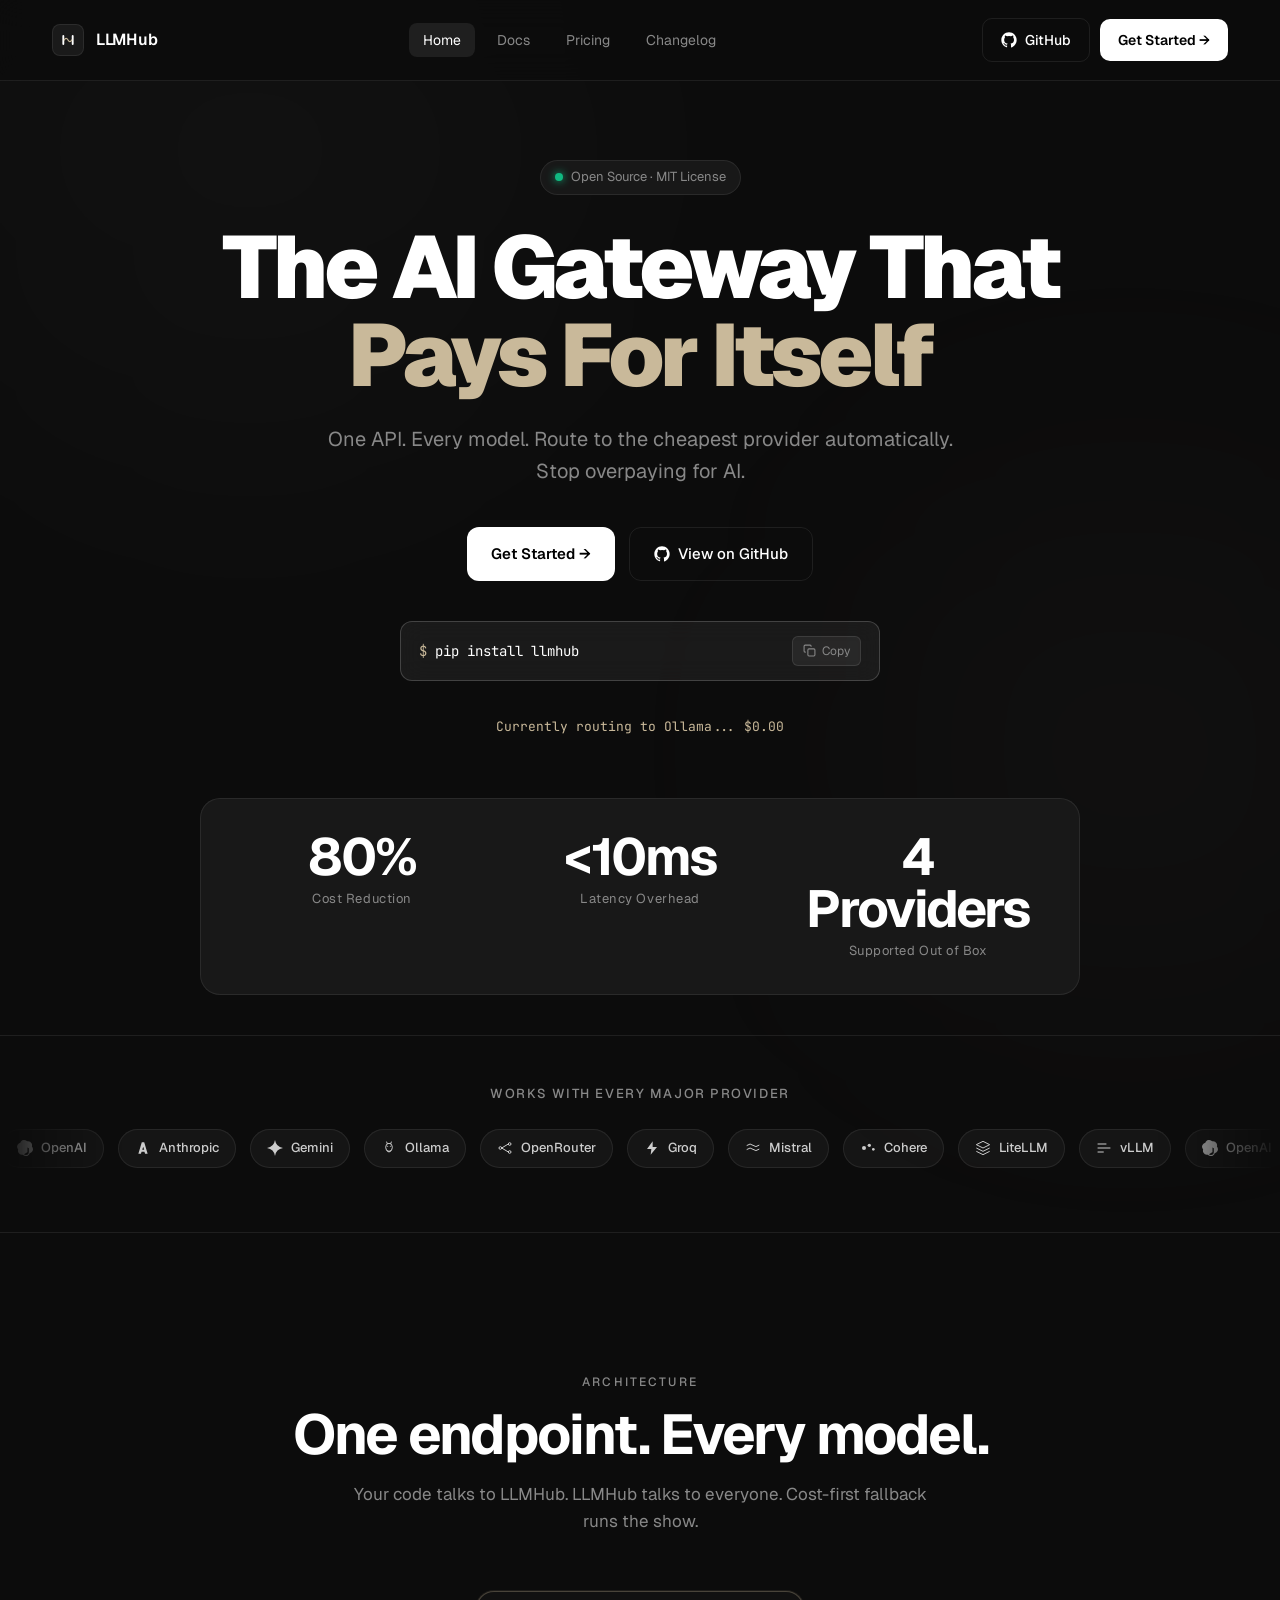
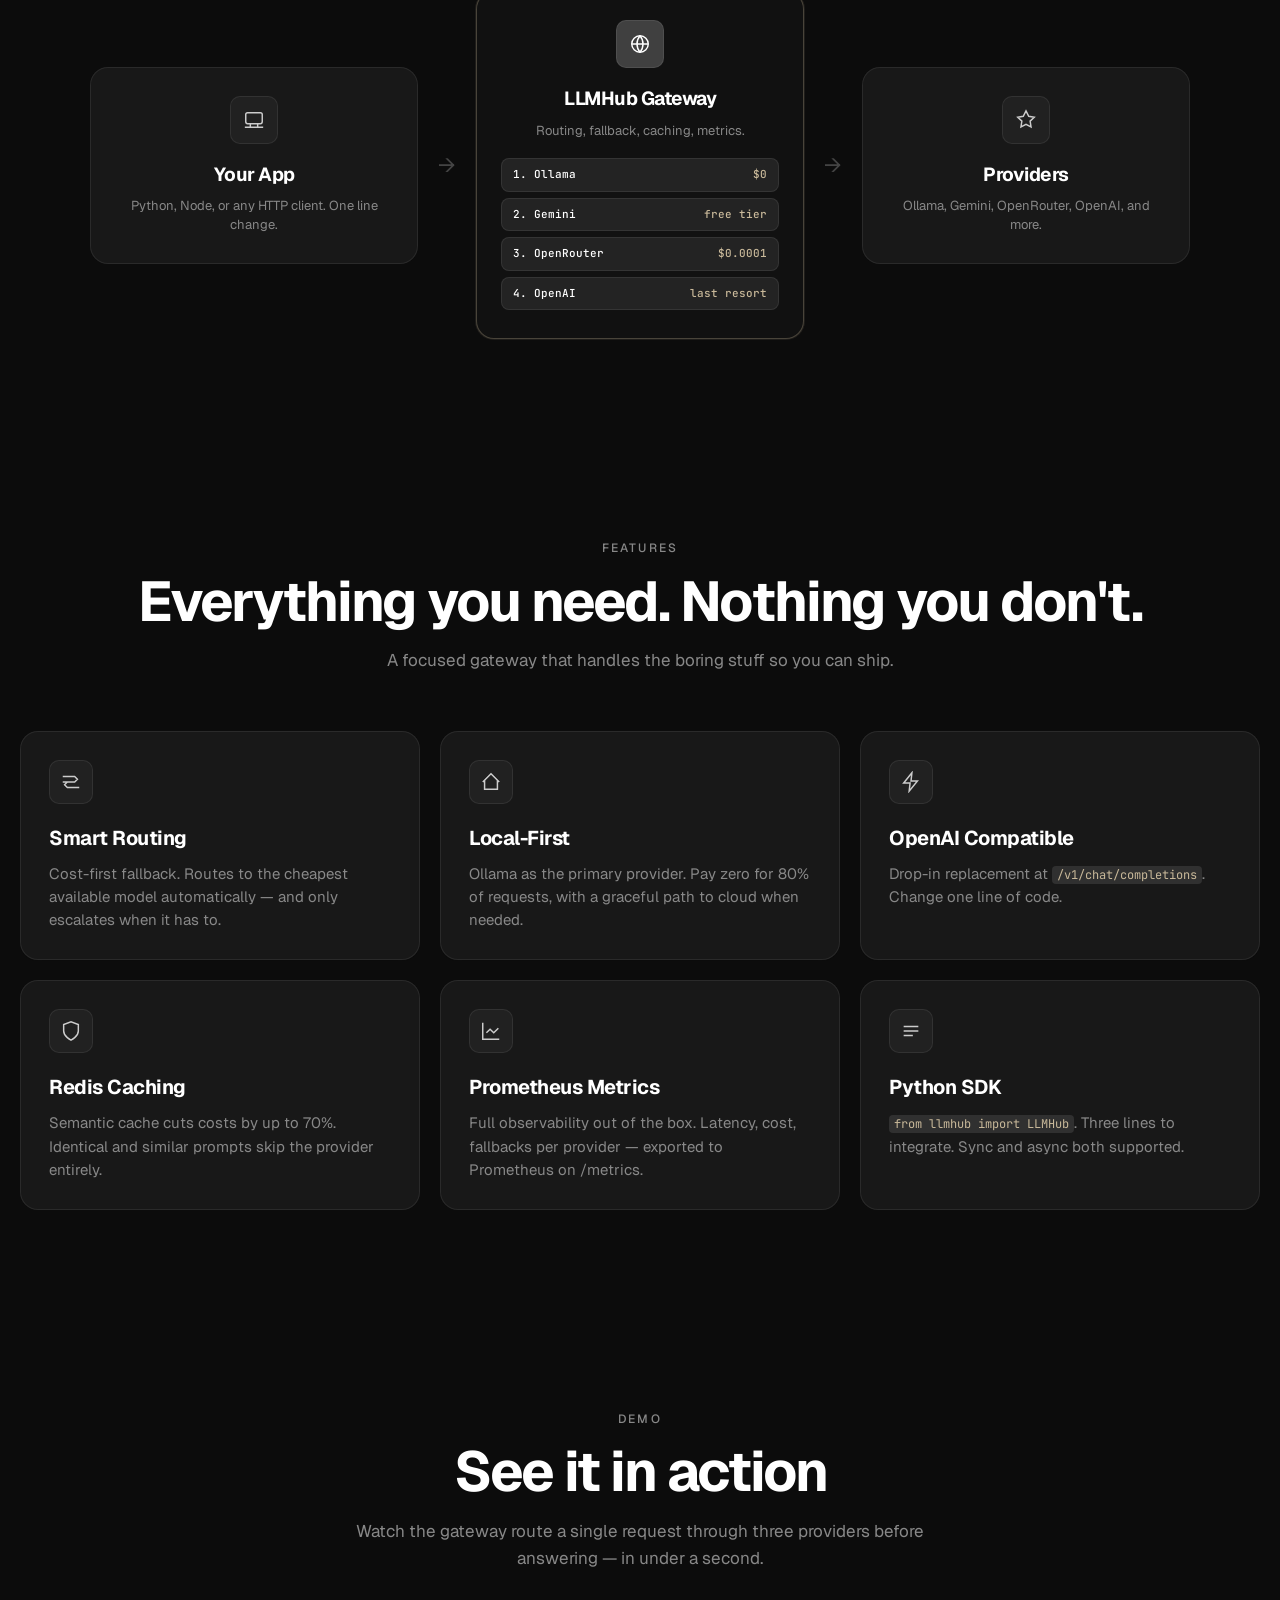
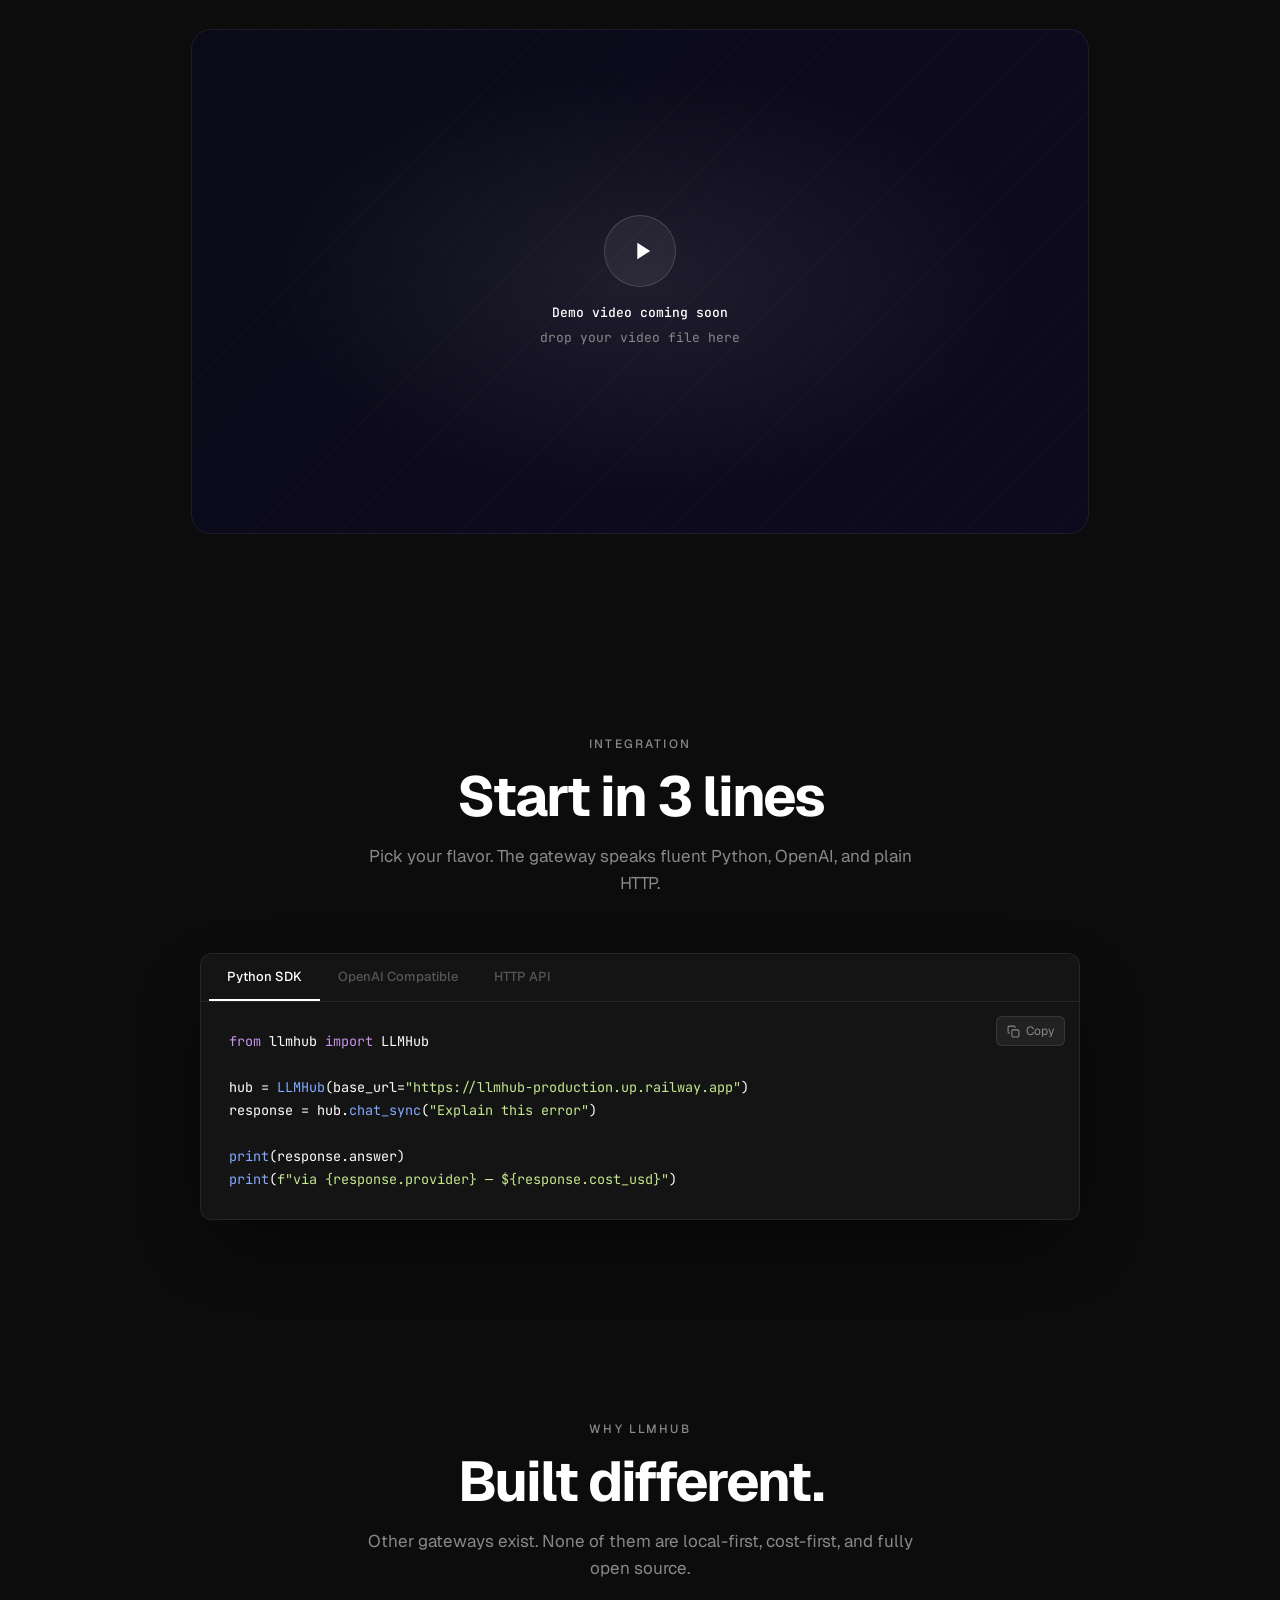
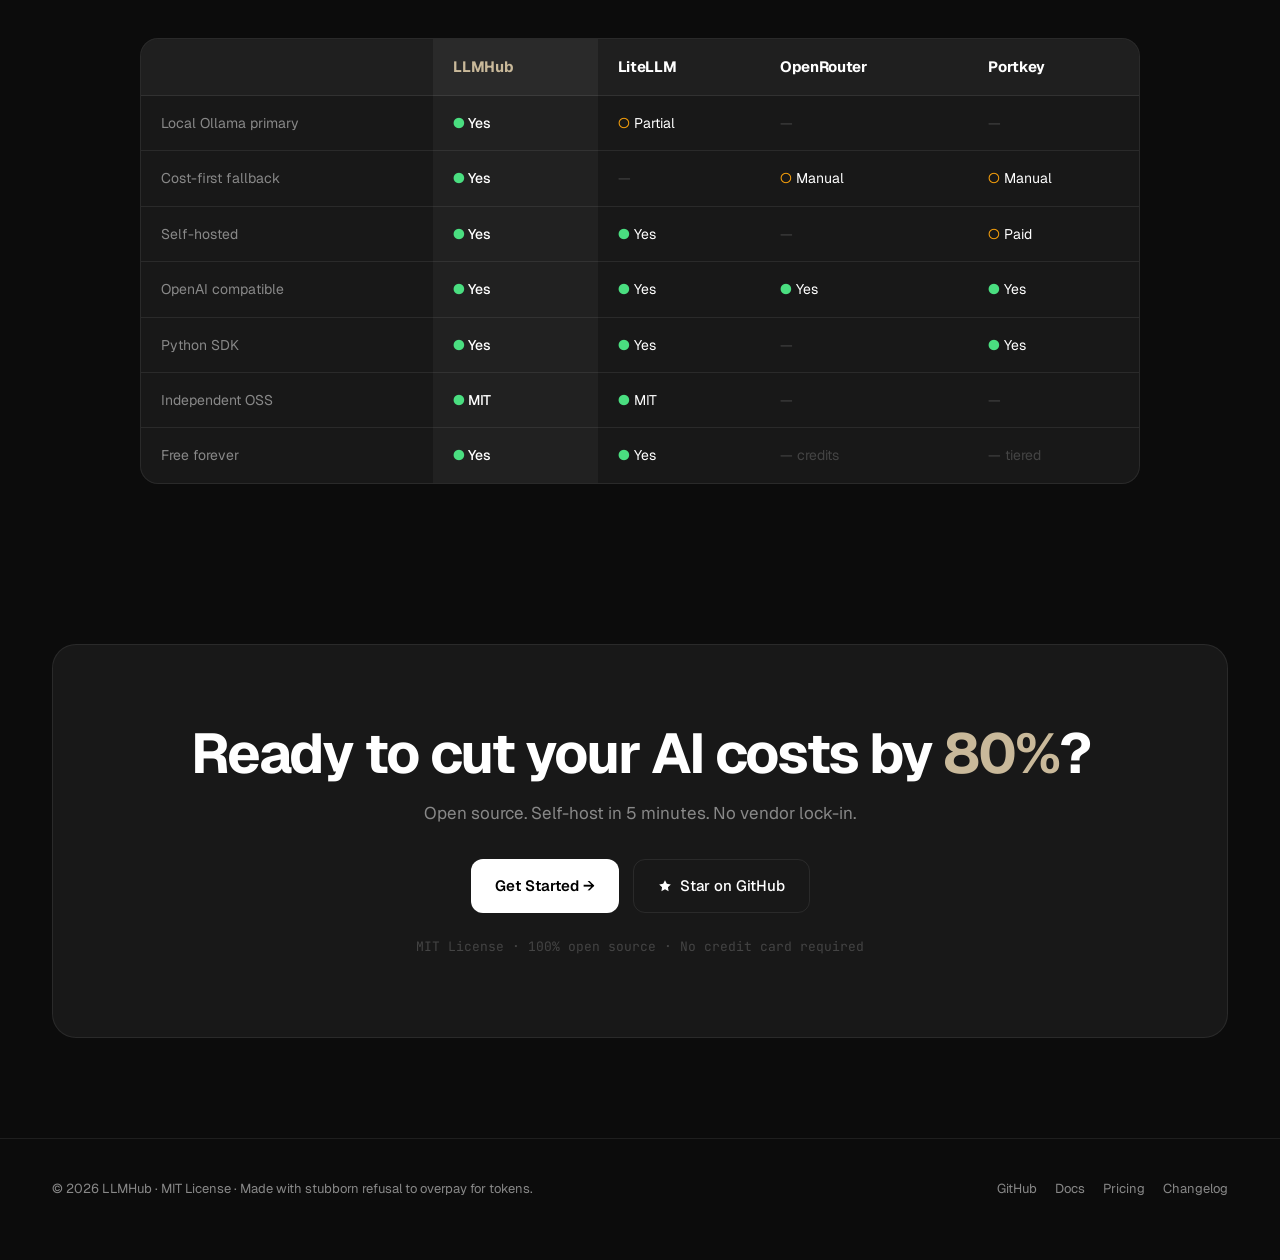
==== app/static/index.html @ 6d178367 "feat: serve LLMHub landing page at root route" ====
<!DOCTYPE html>
<html lang="en">
<head>
<meta charset="UTF-8" />
<meta name="viewport" content="width=device-width, initial-scale=1.0" />
<title>LLMHub — The AI Gateway That Pays For Itself</title>
<link rel="preconnect" href="https://fonts.googleapis.com">
<link rel="preconnect" href="https://fonts.gstatic.com" crossorigin>
<link href="https://fonts.googleapis.com/css2?family=Geist:wght@300;400;500;600;700;900&family=JetBrains+Mono:wght@400;500;600&display=swap" rel="stylesheet">
<style>
  :root {
    --bg: #0c0c0c;
    --bg-elev: #111111;
    --surface: #181818;
    --surface-2: #1f1f1f;
    --purple: #ffffff;
    --purple-light: #c9b99a;
    --purple-bright: #ffffff;
    --pink: #c9b99a;
    --text: #ffffff;
    --text-muted: #888888;
    --text-dim: #444444;
    --border: rgba(255, 255, 255, 0.08);
    --border-bright: rgba(255, 255, 255, 0.18);
    --gradient: linear-gradient(90deg, #d6c8aa 0%, #c9b99a 100%);
    --gradient-soft: linear-gradient(135deg, rgba(255,255,255,0.04) 0%, rgba(255,255,255,0.02) 100%);
    --beige: #c9b99a;
    --beige-dim: rgba(201,185,154,0.06);
  }

  * { box-sizing: border-box; margin: 0; padding: 0; }
  html { scroll-behavior: smooth; }
  body {
    background: var(--bg);
    color: var(--text);
    font-family: 'Geist', system-ui, sans-serif;
    font-weight: 400;
    line-height: 1.6;
    -webkit-font-smoothing: antialiased;
    overflow-x: hidden;
    min-height: 100vh;
    position: relative;
  }

  /* Background layers */
  .bg-layer {
    position: fixed;
    inset: 0;
    pointer-events: none;
    z-index: 0;
  }
  .bg-grid, .bg-noise, .orb, .bg-radial { display: none; }
  .bg-orb {
    position: fixed;
    border-radius: 50%;
    filter: blur(140px);
    pointer-events: none;
    z-index: 0;
  }
  .bg-orb-1 {
    width: 700px; height: 700px;
    background: rgba(255,255,255,0.025);
    top: -200px; left: -100px;
    animation: driftA 18s ease-in-out infinite;
  }
  .bg-orb-2 {
    width: 500px; height: 500px;
    background: rgba(200,190,175,0.03);
    bottom: -100px; right: -100px;
    animation: driftB 22s ease-in-out infinite;
  }
  @keyframes driftA {
    0%,100% { transform: translate(0,0); }
    50% { transform: translate(60px, 40px); }
  }
  @keyframes driftB {
    0%,100% { transform: translate(0,0); }
    50% { transform: translate(-40px, -60px); }
  }

  /* Layout */
  .container {
    max-width: 1240px;
    margin: 0 auto;
    padding: 0 32px;
    position: relative;
    z-index: 1;
  }

  /* Navigation */
  nav.topbar {
    position: fixed;
    top: 0; left: 0; right: 0;
    z-index: 100;
    backdrop-filter: blur(16px);
    -webkit-backdrop-filter: blur(16px);
    background: rgba(12, 12, 12, 0.85);
    border-bottom: 1px solid var(--border);
  }
  .nav-inner {
    max-width: 1240px;
    margin: 0 auto;
    padding: 18px 32px;
    display: flex;
    align-items: center;
    justify-content: space-between;
    gap: 32px;
  }
  .logo {
    font-family: 'Geist', sans-serif;
    font-weight: 600;
    font-size: 16px;
    letter-spacing: -0.3px;
    color: #ffffff;
    cursor: pointer;
    text-decoration: none;
    display: flex;
    align-items: center;
    gap: 12px;
  }
  .logo-mark {
    width: 32px; height: 32px;
    border-radius: 8px;
    background: #1a1a1a;
    border: 1px solid rgba(255,255,255,0.08);
    display: inline-flex;
    align-items: center;
    justify-content: center;
    box-sizing: border-box;
  }
  .nav-links {
    display: flex;
    gap: 8px;
    list-style: none;
    align-items: center;
  }
  .nav-links a {
    color: var(--text-muted);
    text-decoration: none;
    font-size: 14px;
    font-weight: 400;
    padding: 8px 14px;
    border-radius: 8px;
    transition: all 0.2s ease;
    cursor: pointer;
  }
  .nav-links a:hover { color: var(--text); background: var(--surface); }
  .nav-links a.active { color: var(--text); background: var(--surface-2); }
  .nav-actions { display: flex; gap: 10px; align-items: center; }

  .btn {
    display: inline-flex;
    align-items: center;
    gap: 8px;
    padding: 10px 18px;
    border-radius: 10px;
    font-family: inherit;
    font-size: 14px;
    font-weight: 500;
    text-decoration: none;
    cursor: pointer;
    border: none;
    transition: all 0.2s ease;
    white-space: nowrap;
  }
  .btn-ghost {
    background: transparent;
    color: var(--text);
    border: 1px solid var(--border);
  }
  .btn-ghost:hover { background: var(--surface); border-color: var(--border-bright); }
  .btn-gradient {
    background: #ffffff;
    color: #000000;
    font-weight: 600;
    position: relative;
    overflow: hidden;
  }
  .btn-gradient::before {
    content: '';
    position: absolute;
    inset: 0;
    background: #e8e0d0;
    opacity: 0;
    transition: opacity 0.2s ease;
  }
  .btn-gradient > * { position: relative; z-index: 1; }
  .btn-gradient:hover::before { opacity: 1; }
  .btn-gradient:active { transform: scale(0.98); }
  .btn-lg { padding: 14px 24px; font-size: 15px; border-radius: 12px; }

  .mobile-toggle {
    display: none;
    background: var(--surface);
    border: 1px solid var(--border);
    border-radius: 8px;
    width: 38px; height: 38px;
    align-items: center;
    justify-content: center;
    cursor: pointer;
    color: var(--text);
  }

  /* Page system */
  main {
    padding-top: 80px;
    position: relative;
    z-index: 1;
  }
  .page { display: none; animation: pageFade 0.25s ease; }
  .page.active { display: block; }
  @keyframes pageFade {
    from { opacity: 0; transform: translateY(6px); }
    to { opacity: 1; transform: translateY(0); }
  }

  /* HERO */
  .hero {
    padding: 80px 0 60px;
    text-align: center;
    position: relative;
  }
  .badge {
    display: inline-flex;
    align-items: center;
    gap: 8px;
    padding: 6px 14px;
    border-radius: 999px;
    background: var(--surface);
    border: 1px solid var(--border);
    backdrop-filter: blur(12px);
    -webkit-backdrop-filter: blur(12px);
    font-size: 13px;
    color: var(--text-muted);
    font-weight: 400;
    margin-bottom: 28px;
  }
  .badge .dot {
    width: 8px; height: 8px;
    border-radius: 50%;
    background: #10b981;
    box-shadow: 0 0 8px #10b981;
    animation: pulse-dot 2s ease-in-out infinite;
  }
  @keyframes pulse-dot {
    0%, 100% { opacity: 1; }
    50% { opacity: 0.5; }
  }

  h1.display {
    font-family: 'Geist', sans-serif;
    font-weight: 900;
    font-size: clamp(48px, 8vw, 88px);
    line-height: 1;
    letter-spacing: -4px;
    margin-bottom: 24px;
    max-width: 900px;
    margin-left: auto;
    margin-right: auto;
  }
  .gradient-text { color: #c9b99a; display: inline-block; }
  .hero-subtitle {
    font-size: clamp(17px, 2vw, 20px);
    color: var(--text-muted);
    max-width: 640px;
    margin: 0 auto 40px;
    font-weight: 400;
  }
  .hero-ctas {
    display: flex;
    gap: 14px;
    justify-content: center;
    flex-wrap: wrap;
    margin-bottom: 40px;
  }
  .install-box {
    max-width: 480px;
    margin: 0 auto;
    background: rgba(255, 255, 255, 0.06);
    border: 1px solid var(--border-bright);
    border-radius: 12px;
    padding: 14px 18px;
    display: flex;
    align-items: center;
    justify-content: space-between;
    gap: 16px;
    backdrop-filter: blur(12px);
    -webkit-backdrop-filter: blur(12px);
  }
  .install-box code {
    font-family: 'JetBrains Mono', monospace;
    font-size: 14px;
    color: var(--text);
    font-weight: 400;
  }
  .install-box code .prompt { color: var(--purple-light); margin-right: 8px; }
  .copy-btn {
    background: rgba(255,255,255,0.06);
    border: 1px solid rgba(255,255,255,0.1);
    color: #888888;
    border-radius: 6px;
    --_dummy: 0;
    color: var(--text-muted);
    padding: 6px 10px;
    border-radius: 6px;
    cursor: pointer;
    font-size: 12px;
    font-family: inherit;
    transition: all 0.2s;
    display: inline-flex;
    align-items: center;
    gap: 6px;
  }
  .copy-btn:hover { color: var(--text); border-color: var(--border-bright); background: var(--surface); }
  .copy-btn.copied { color: #10b981; border-color: #10b981; }

  /* Stagger */
  .stagger > * {
    opacity: 0;
    animation: fadeUp 0.7s ease forwards;
  }
  .stagger > *:nth-child(1) { animation-delay: 0.05s; }
  .stagger > *:nth-child(2) { animation-delay: 0.15s; }
  .stagger > *:nth-child(3) { animation-delay: 0.25s; }
  .stagger > *:nth-child(4) { animation-delay: 0.35s; }
  .stagger > *:nth-child(5) { animation-delay: 0.45s; }
  @keyframes fadeUp {
    from { opacity: 0; transform: translateY(20px); }
    to { opacity: 1; transform: translateY(0); }
  }

  /* Marquee */
  .marquee-section {
    padding: 48px 0 64px;
    border-top: 1px solid var(--border);
    border-bottom: 1px solid var(--border);
    background: transparent;
    margin: 40px 0;
  }
  .marquee-label {
    text-align: center;
    font-size: 13px;
    color: var(--text-muted);
    letter-spacing: 0.12em;
    text-transform: uppercase;
    margin-bottom: 24px;
    font-weight: 500;
  }
  .marquee {
    overflow: hidden;
    position: relative;
    mask-image: linear-gradient(90deg, transparent, black 10%, black 90%, transparent);
    -webkit-mask-image: linear-gradient(90deg, transparent, black 10%, black 90%, transparent);
  }
  .marquee-track {
    display: flex;
    gap: 14px;
    animation: scroll 30s linear infinite;
    width: max-content;
  }
  .marquee-item, .ticker-item {
    display: inline-flex;
    align-items: center;
    gap: 8px;
    background: rgba(255, 255, 255, 0.04);
    border: 1px solid rgba(255, 255, 255, 0.08);
    border-radius: 100px;
    padding: 8px 16px;
    font-family: 'Geist', sans-serif;
    font-size: 13px;
    font-weight: 500;
    color: #cccccc;
    letter-spacing: 0;
    white-space: nowrap;
    transition: border-color 0.2s ease, background 0.2s ease;
  }
  .marquee-item:hover, .ticker-item:hover {
    border-color: rgba(255, 255, 255, 0.18);
    background: rgba(255, 255, 255, 0.07);
  }
  .ticker-item svg { color: #cccccc; flex-shrink: 0; }
  .ticker-item .logo-badge { display: none; }
  .ticker-item svg { flex-shrink: 0; }
  .marquee-item .check {
    color: var(--purple-light);
    font-size: 18px;
  }
  @keyframes scroll {
    from { transform: translateX(0); }
    to { transform: translateX(-50%); }
  }

  /* Sections */
  section.block { padding: 100px 0; position: relative; }
  .section-label {
    font-size: 12px;
    letter-spacing: 0.18em;
    text-transform: uppercase;
    color: #888888;
    font-weight: 500;
    margin-bottom: 14px;
    display: block;
    text-align: center;
  }
  h2.section-title {
    font-family: 'Geist', sans-serif;
    font-weight: 700;
    font-size: clamp(36px, 5vw, 56px);
    letter-spacing: -2px;
    line-height: 1.05;
    text-align: center;
    margin-bottom: 16px;
  }
  .section-sub {
    text-align: center;
    color: var(--text-muted);
    font-size: 17px;
    margin-bottom: 56px;
    max-width: 580px;
    margin-left: auto;
    margin-right: auto;
  }

  /* How it works flow */
  .flow {
    display: grid;
    grid-template-columns: 1fr auto 1fr auto 1fr;
    gap: 20px;
    align-items: center;
    max-width: 1100px;
    margin: 0 auto;
  }
  .flow-node {
    background: var(--surface);
    border: 1px solid var(--border);
    border-radius: 18px;
    padding: 28px 24px;
    backdrop-filter: blur(12px);
    -webkit-backdrop-filter: blur(12px);
    text-align: center;
    position: relative;
    transition: all 0.3s ease;
  }
  .flow-node.featured {
    border: 1px solid rgba(201, 185, 154, 0.30);
    background: var(--bg-elev);
    box-shadow: 0 0 0 1px rgba(201, 185, 154, 0.10);
  }
  .flow-icon {
    width: 48px; height: 48px;
    border-radius: 10px;
    background: rgba(255, 255, 255, 0.04);
    border: 1px solid var(--border);
    display: inline-flex;
    align-items: center;
    justify-content: center;
    margin-bottom: 16px;
    color: #cccccc;
  }
  .flow-node h3 {
    font-family: 'Geist', sans-serif;
    font-size: 19px;
    font-weight: 700;
    margin-bottom: 6px;
    letter-spacing: -0.5px;
  }
  .flow-node p {
    font-size: 13px;
    color: var(--text-muted);
    line-height: 1.5;
  }
  .flow-arrow {
    color: var(--text-dim);
    font-size: 22px;
    display: flex;
    align-items: center;
    justify-content: center;
  }
  .fallback-chain {
    margin-top: 18px;
    display: flex;
    flex-direction: column;
    gap: 6px;
  }
  .fallback-row {
    display: flex;
    align-items: center;
    justify-content: space-between;
    background: rgba(255, 255, 255, 0.08);
    border: 1px solid var(--border);
    border-radius: 8px;
    padding: 7px 11px;
    font-family: 'JetBrains Mono', monospace;
    font-size: 11px;
  }
  .fallback-row .prov { color: var(--text); font-weight: 500; }
  .fallback-row .cost { color: var(--purple-light); font-weight: 500; }

  /* Features grid */
  .features-grid {
    display: grid;
    grid-template-columns: repeat(3, 1fr);
    gap: 20px;
  }
  .feature-card {
    background: var(--surface);
    border: 1px solid var(--border);
    border-radius: 18px;
    padding: 28px;
    backdrop-filter: blur(12px);
    -webkit-backdrop-filter: blur(12px);
    transition: all 0.3s ease;
    position: relative;
    overflow: hidden;
  }
  .feature-card::before { display: none; }
  .feature-card:hover {
    transform: translateY(-2px);
    border-color: rgba(255, 255, 255, 0.18);
  }
  .feature-card:hover::before { opacity: 0; }
  .feature-icon {
    width: 44px; height: 44px;
    border-radius: 10px;
    background: rgba(255, 255, 255, 0.04);
    border: 1px solid var(--border);
    display: inline-flex;
    align-items: center;
    justify-content: center;
    margin-bottom: 18px;
    color: #cccccc;
  }
  .feature-card h3 {
    font-family: 'Geist', sans-serif;
    font-size: 20px;
    font-weight: 700;
    letter-spacing: -0.5px;
    margin-bottom: 8px;
  }
  .feature-card p { color: var(--text-muted); font-size: 15px; line-height: 1.55; }

  /* Demo video */
  .video-frame {
    max-width: 900px;
    margin: 0 auto;
    aspect-ratio: 16 / 9;
    border-radius: 20px;
    background: linear-gradient(135deg, #0a0a18 0%, #0d0a1e 100%);
    border: 1px solid transparent;
    background-clip: padding-box;
    position: relative;
    overflow: hidden;
    display: flex;
    align-items: center;
    justify-content: center;
    flex-direction: column;
    gap: 16px;
  }
  .video-frame::before {
    content: '';
    position: absolute;
    inset: 0;
    border-radius: 20px;
    border: 1px solid rgba(255,255,255,0.08);
    pointer-events: none;
  }
  .video-frame::after {
    content: '';
    position: absolute;
    inset: 0;
    background:
      radial-gradient(ellipse at center, rgba(255,255,255,0.08), transparent 60%),
      repeating-linear-gradient(135deg, transparent 0 20px, rgba(255,255,255,0.015) 20px 21px);
    pointer-events: none;
  }
  .play-btn {
    width: 72px; height: 72px;
    border-radius: 50%;
    background: rgba(255,255,255,0.06);
    border: 1px solid rgba(255,255,255,0.15);
    display: inline-flex;
    align-items: center;
    justify-content: center;
    position: relative;
    z-index: 1;
    cursor: pointer;
    transition: transform 0.3s ease, background 0.3s ease;
  }
  .play-btn:hover { transform: scale(1.05); background: rgba(255,255,255,0.10); }
  .play-btn svg { margin-left: 4px; }
  .video-label {
    position: relative;
    z-index: 1;
    color: var(--text-muted);
    font-family: 'JetBrains Mono', monospace;
    font-size: 13px;
    text-align: center;
  }
  .video-label strong { color: var(--text); font-weight: 500; display: block; margin-bottom: 4px; }

  /* Code tabs */
  .code-tabs-wrap {
    max-width: 880px;
    margin: 0 auto;
    background: #141414;
    border: 1px solid rgba(255,255,255,0.08);
    border-radius: 12px;
    overflow: hidden;
    box-shadow: 0 30px 80px -30px rgba(0, 0, 0, 0.8);
  }
  .code-tabs {
    display: flex;
    border-bottom: 1px solid rgba(255,255,255,0.08);
    background: #141414;
    padding: 0 8px;
    overflow-x: auto;
  }
  .code-tab {
    background: transparent;
    border: none;
    color: #555555;
    padding: 14px 18px;
    cursor: pointer;
    font-family: inherit;
    font-size: 13px;
    font-weight: 500;
    border-bottom: 2px solid transparent;
    transition: all 0.2s ease;
    white-space: nowrap;
  }
  .code-tab:hover { color: #cccccc; }
  .code-tab.active {
    color: #ffffff;
    border-bottom-color: #ffffff;
  }
  .code-panel-wrap { position: relative; }
  .code-copy {
    position: absolute;
    top: 14px; right: 14px;
    z-index: 2;
  }
  .code-panel {
    display: none;
    padding: 28px;
    font-family: 'JetBrains Mono', monospace;
    font-size: 13.5px;
    line-height: 1.7;
    color: var(--text);
    overflow-x: auto;
    animation: codeFade 0.25s ease;
  }
  .code-panel.active { display: block; }
  @keyframes codeFade {
    from { opacity: 0; transform: translateY(4px); }
    to { opacity: 1; transform: translateY(0); }
  }
  .tok-kw { color: #c792ea; }
  .tok-fn { color: #82aaff; }
  .tok-str { color: #c3e88d; }
  .tok-com { color: #546e7a; font-style: italic; }
  .tok-num { color: #f78c6c; }
  .tok-var { color: #82aaff; }
  .tok-pun { color: #d4d4d4; }
  .tok-key { color: #82aaff; }

  /* Comparison */
  .compare-wrap {
    max-width: 1000px;
    margin: 0 auto;
    overflow-x: auto;
  }
  .compare {
    width: 100%;
    border-collapse: separate;
    border-spacing: 0;
    background: var(--surface);
    border: 1px solid var(--border);
    border-radius: 18px;
    overflow: hidden;
    backdrop-filter: blur(12px);
    -webkit-backdrop-filter: blur(12px);
  }
  .compare th, .compare td {
    padding: 16px 20px;
    text-align: left;
    font-size: 14px;
    border-bottom: 1px solid var(--border);
  }
  .compare tr:last-child td { border-bottom: none; }
  .compare th {
    font-family: 'Geist', sans-serif;
    font-size: 15px;
    font-weight: 700;
    letter-spacing: -0.3px;
    color: var(--text);
    background: rgba(255, 255, 255, 0.03);
  }
  .compare th.us {
    background: rgba(255, 255, 255, 0.08);
    color: var(--purple-light);
    position: relative;
  }
  .compare td.us {
    background: rgba(255, 255, 255, 0.04);
    color: var(--text);
    font-weight: 500;
  }
  .compare td:first-child {
    color: var(--text-muted);
    font-weight: 400;
  }
  .check-y { color: #4ade80; font-weight: 600; }
  .check-n { color: var(--text-dim); }
  .check-p { color: #f59e0b; }

  /* Final CTA */
  .final-cta {
    margin: 60px 0 100px;
    padding: 80px 40px;
    border-radius: 24px;
    background: var(--surface);
    border: 1px solid var(--border);
    text-align: center;
    position: relative;
    overflow: hidden;
  }
  .final-cta h2 {
    font-family: 'Geist', sans-serif;
    font-weight: 700;
    font-size: clamp(36px, 5vw, 56px);
    letter-spacing: -2px;
    line-height: 1.05;
    margin-bottom: 16px;
  }
  .final-cta .section-sub { color: var(--text-muted); margin-bottom: 32px; }
  .final-cta-ctas { display: flex; gap: 14px; justify-content: center; flex-wrap: wrap; margin-bottom: 24px; }
  .final-fine { font-size: 13px; color: var(--text-dim); font-family: 'JetBrains Mono', monospace; }

  /* Footer */
  footer {
    border-top: 1px solid var(--border);
    padding: 40px 0 60px;
    position: relative;
    z-index: 1;
  }
  .footer-inner {
    display: flex;
    align-items: center;
    justify-content: space-between;
    gap: 24px;
    flex-wrap: wrap;
  }
  .footer-meta { color: var(--text-muted); font-size: 13px; }
  .footer-links { display: flex; gap: 18px; }
  .footer-links a { color: var(--text-muted); font-size: 13px; text-decoration: none; transition: color 0.2s; }
  .footer-links a:hover { color: var(--text); }

  /* DOCS */
  .docs-shell {
    display: grid;
    grid-template-columns: 240px 1fr;
    gap: 60px;
    padding: 40px 0 100px;
  }
  .docs-side {
    position: sticky;
    top: 100px;
    align-self: start;
    height: max-content;
  }
  .docs-side-group { margin-bottom: 24px; }
  .docs-side-title {
    font-size: 11px;
    text-transform: uppercase;
    letter-spacing: 0.15em;
    color: var(--text-dim);
    margin-bottom: 10px;
    font-weight: 600;
  }
  .docs-side a {
    display: block;
    padding: 7px 12px;
    border-radius: 8px;
    color: var(--text-muted);
    text-decoration: none;
    font-size: 14px;
    margin-bottom: 2px;
    cursor: pointer;
    transition: all 0.15s;
  }
  .docs-side a:hover { color: var(--text); background: var(--surface); }
  .docs-side a.active {
    color: var(--purple-light);
    background: rgba(255, 255, 255, 0.10);
    font-weight: 500;
  }
  .docs-content { min-width: 0; max-width: 760px; }
  .docs-content h1 {
    font-family: 'Geist', sans-serif;
    font-weight: 700;
    font-size: 44px;
    letter-spacing: -2px;
    margin-bottom: 12px;
  }
  .docs-content h2 {
    font-family: 'Geist', sans-serif;
    font-weight: 700;
    font-size: 26px;
    letter-spacing: -1px;
    margin: 48px 0 16px;
  }
  .docs-content h3 {
    font-family: 'Geist', sans-serif;
    font-weight: 700;
    font-size: 18px;
    margin: 32px 0 10px;
  }
  .docs-content p { color: var(--text-muted); margin-bottom: 16px; font-size: 16px; }
  .docs-content p strong { color: var(--text); font-weight: 500; }
  .docs-content code:not(pre code) {
    font-family: 'JetBrains Mono', monospace;
    font-size: 13.5px;
    background: rgba(255, 255, 255, 0.10);
    color: var(--purple-light);
    padding: 2px 7px;
    border-radius: 5px;
  }
  .docs-content pre {
    background: #07070f;
    border: 1px solid var(--border);
    border-radius: 12px;
    padding: 20px 24px;
    overflow-x: auto;
    margin: 16px 0 24px;
    font-family: 'JetBrains Mono', monospace;
    font-size: 13.5px;
    line-height: 1.7;
    position: relative;
  }
  .docs-content pre.big {
    font-size: 18px;
    padding: 28px 32px;
  }
  .docs-content pre .code-copy {
    top: 12px; right: 12px;
  }
  .docs-content ul { color: var(--text-muted); margin: 0 0 16px 22px; }
  .docs-content ul li { margin-bottom: 6px; font-size: 16px; }
  .env-table {
    width: 100%;
    border-collapse: collapse;
    margin: 16px 0 24px;
    background: var(--surface);
    border: 1px solid var(--border);
    border-radius: 12px;
    overflow: hidden;
  }
  .env-table th, .env-table td {
    text-align: left;
    padding: 12px 16px;
    border-bottom: 1px solid var(--border);
    font-size: 14px;
  }
  .env-table th {
    background: rgba(255, 255, 255, 0.06);
    color: var(--text);
    font-family: 'Geist', sans-serif;
    font-weight: 700;
  }
  .env-table tr:last-child td { border-bottom: none; }
  .env-table td:first-child {
    font-family: 'JetBrains Mono', monospace;
    color: var(--purple-light);
    font-size: 13px;
  }
  .env-table td:nth-child(2) {
    font-family: 'JetBrains Mono', monospace;
    color: var(--text);
    font-size: 13px;
  }
  .env-table td:last-child { color: var(--text-muted); }

  /* PRICING */
  .pricing-grid {
    display: grid;
    grid-template-columns: repeat(3, 1fr);
    gap: 20px;
    max-width: 1100px;
    margin: 0 auto 80px;
  }
  .price-card {
    background: var(--surface);
    border: 1px solid var(--border);
    border-radius: 20px;
    padding: 32px;
    backdrop-filter: blur(12px);
    -webkit-backdrop-filter: blur(12px);
    position: relative;
    display: flex;
    flex-direction: column;
    transition: transform 0.3s ease;
  }
  .price-card:hover { transform: translateY(-4px); }
  .price-card.featured {
    border: 1px solid rgba(201, 185, 154, 0.30);
    background: var(--bg-elev);
    box-shadow: 0 0 0 1px rgba(201, 185, 154, 0.10);
  }
  .price-tag {
    display: inline-block;
    font-size: 11px;
    font-weight: 600;
    letter-spacing: 0.12em;
    text-transform: uppercase;
    color: var(--purple-light);
    background: rgba(255, 255, 255, 0.08);
    padding: 4px 10px;
    border-radius: 999px;
    margin-bottom: 14px;
    align-self: flex-start;
  }
  .price-card h3 {
    font-family: 'Geist', sans-serif;
    font-weight: 700;
    font-size: 26px;
    letter-spacing: -1px;
    margin-bottom: 8px;
  }
  .price-card .sub {
    color: var(--text-muted);
    font-size: 14px;
    margin-bottom: 24px;
  }
  .price-amount {
    font-family: 'Geist', sans-serif;
    font-weight: 700;
    font-size: 48px;
    letter-spacing: -2px;
    line-height: 1;
    margin-bottom: 4px;
  }
  .price-amount-sub { color: var(--text-muted); font-size: 13px; margin-bottom: 24px; }
  .price-list {
    list-style: none;
    margin-bottom: 28px;
    flex-grow: 1;
  }
  .price-list li {
    display: flex;
    align-items: flex-start;
    gap: 10px;
    padding: 8px 0;
    font-size: 14px;
    color: var(--text);
    border-bottom: 1px dashed var(--border);
  }
  .price-list li:last-child { border-bottom: none; }
  .price-list li::before {
    content: '';
    width: 16px; height: 16px;
    flex-shrink: 0;
    background: rgba(255, 255, 255, 0.15);
    border-radius: 4px;
    margin-top: 3px;
    position: relative;
  }
  .price-list li[data-check]::before {
    content: '✓';
    color: var(--purple-light);
    font-size: 11px;
    font-weight: 700;
    display: inline-flex;
    align-items: center;
    justify-content: center;
  }
  /* FAQ */
  .faq-wrap { max-width: 760px; margin: 0 auto; }
  .faq-item {
    border-bottom: 1px solid var(--border);
    padding: 4px 0;
  }
  .faq-q {
    width: 100%;
    background: transparent;
    border: none;
    color: var(--text);
    font-family: 'Geist', sans-serif;
    font-weight: 700;
    font-size: 18px;
    text-align: left;
    padding: 20px 0;
    cursor: pointer;
    display: flex;
    align-items: center;
    justify-content: space-between;
    gap: 16px;
    letter-spacing: -0.3px;
  }
  .faq-q .chev {
    color: var(--text-muted);
    transition: transform 0.2s ease;
    flex-shrink: 0;
  }
  .faq-item.open .faq-q .chev { transform: rotate(180deg); }
  .faq-a {
    max-height: 0;
    overflow: hidden;
    transition: max-height 0.3s ease;
    color: var(--text-muted);
    font-size: 15px;
    line-height: 1.65;
  }
  .faq-item.open .faq-a { max-height: 300px; padding-bottom: 20px; }

  /* CHANGELOG */
  .changelog-wrap {
    max-width: 720px;
    margin: 0 auto;
    padding-left: 32px;
    position: relative;
  }
  .changelog-wrap::before {
    content: '';
    position: absolute;
    left: 8px; top: 12px; bottom: 0;
    width: 1.5px;
    background: linear-gradient(to bottom, var(--purple-light), var(--border) 70%, transparent);
  }
  .changelog-entry {
    position: relative;
    padding: 16px 0 48px;
  }
  .changelog-entry::before {
    content: '';
    position: absolute;
    left: -32px; top: 28px;
    width: 17px; height: 17px;
    border-radius: 50%;
    background: var(--bg);
    border: 2px solid var(--purple-light);
    box-shadow: 0 0 12px rgba(255, 255, 255, 0.6);
  }
  .changelog-entry.latest::before {
    background: var(--purple);
  }
  .changelog-meta {
    display: flex;
    align-items: center;
    gap: 12px;
    margin-bottom: 14px;
    flex-wrap: wrap;
  }
  .version-tag {
    font-family: 'JetBrains Mono', monospace;
    font-size: 13px;
    font-weight: 600;
    color: var(--purple-light);
    background: rgba(255, 255, 255, 0.08);
    border: 1px solid var(--border);
    padding: 3px 10px;
    border-radius: 6px;
  }
  .version-date {
    font-size: 13px;
    color: var(--text-muted);
    font-family: 'JetBrains Mono', monospace;
  }
  .latest-pill {
    font-size: 10px;
    font-weight: 600;
    letter-spacing: 0.1em;
    text-transform: uppercase;
    background: #c9b99a;
    color: #0c0c0c;
    padding: 3px 10px;
    border-radius: 999px;
  }
  .changelog-entry h3 {
    font-family: 'Geist', sans-serif;
    font-weight: 700;
    font-size: 22px;
    letter-spacing: -0.5px;
    margin-bottom: 10px;
  }
  .changelog-entry p { color: var(--text-muted); font-size: 15px; line-height: 1.6; }
  .changelog-entry ul {
    margin-top: 12px;
    color: var(--text-muted);
    padding-left: 20px;
  }
  .changelog-entry ul li { margin-bottom: 6px; font-size: 14px; }

  /* Toast */
  .toast {
    position: fixed;
    bottom: 32px; left: 50%;
    transform: translateX(-50%) translateY(20px);
    background: rgba(18, 18, 18, 0.95);
    border: 1px solid var(--border-bright);
    color: var(--text);
    padding: 12px 20px;
    border-radius: 12px;
    backdrop-filter: blur(20px);
    -webkit-backdrop-filter: blur(20px);
    font-size: 14px;
    opacity: 0;
    pointer-events: none;
    transition: all 0.25s ease;
    z-index: 1000;
    display: flex;
    align-items: center;
    gap: 10px;
  }
  .toast.show { opacity: 1; transform: translateX(-50%) translateY(0); }

  /* Page hero shared */
  .page-hero {
    padding: 80px 0 40px;
    text-align: center;
  }
  .page-hero h1 {
    font-family: 'Geist', sans-serif;
    font-weight: 700;
    font-size: clamp(44px, 6vw, 72px);
    letter-spacing: -3px;
    line-height: 1;
    margin-bottom: 16px;
  }
  .page-hero p {
    color: var(--text-muted);
    font-size: 18px;
    max-width: 520px;
    margin: 0 auto;
  }

  /* Responsive */
  @media (max-width: 920px) {
    .features-grid { grid-template-columns: repeat(2, 1fr); }
    .flow {
      grid-template-columns: 1fr;
      max-width: 400px;
    }
    .flow-arrow { transform: rotate(90deg); margin: 0 auto; }
    .pricing-grid { grid-template-columns: 1fr; max-width: 480px; }
    .docs-shell { grid-template-columns: 1fr; gap: 32px; }
    .docs-side { position: static; }
  }
  @media (max-width: 680px) {
    .container { padding: 0 20px; }
    .nav-inner { padding: 14px 20px; }
    .nav-links, .nav-actions .btn-gradient { display: none; }
    .nav-actions .btn-ghost { display: none; }
    .mobile-toggle { display: inline-flex; }
    .nav-mobile-open .nav-links {
      display: flex;
      position: absolute;
      top: 100%;
      left: 0; right: 0;
      flex-direction: column;
      background: rgba(12, 12, 12, 0.98);
      backdrop-filter: blur(20px);
      padding: 16px 20px;
      border-bottom: 1px solid var(--border);
      gap: 4px;
    }
    .nav-mobile-open .nav-links a { padding: 12px 14px; font-size: 15px; }
    .features-grid { grid-template-columns: 1fr; }
    .final-cta { padding: 56px 24px; border-radius: 24px; }
    section.block { padding: 70px 0; }
    h1.display { font-size: 44px; letter-spacing: -2px; }
    .install-box code { font-size: 13px; }
    .compare { font-size: 13px; }
    .compare th, .compare td { padding: 12px 10px; }
  }

  /* ============= NEW: Reveal-on-scroll ============= */
  .reveal {
    opacity: 0;
    transform: translateY(32px);
    transition: opacity 0.7s cubic-bezier(0.2, 0.7, 0.2, 1), transform 0.7s cubic-bezier(0.2, 0.7, 0.2, 1);
  }
  .reveal.visible {
    opacity: 1;
    transform: translateY(0);
  }
  .reveal-stagger.visible > *:nth-child(1) { transition-delay: 0s; }
  .reveal-stagger.visible > *:nth-child(2) { transition-delay: 0.08s; }
  .reveal-stagger.visible > *:nth-child(3) { transition-delay: 0.16s; }
  .reveal-stagger.visible > *:nth-child(4) { transition-delay: 0.24s; }
  .reveal-stagger.visible > *:nth-child(5) { transition-delay: 0.32s; }
  .reveal-stagger.visible > *:nth-child(6) { transition-delay: 0.40s; }
  .reveal-stagger > * {
    opacity: 0;
    transform: translateY(24px);
    transition: opacity 0.6s ease, transform 0.6s ease;
  }
  .reveal-stagger.visible > * {
    opacity: 1;
    transform: translateY(0);
  }

  /* ============= NEW: Typing line ============= */
  .typing-wrap {
    margin: -28px auto 32px;
    min-height: 22px;
    text-align: center;
  }
  #typing-line {
    font-family: 'JetBrains Mono', monospace;
    font-size: 13px;
    color: var(--purple-light);
    letter-spacing: 0;
    display: inline-block;
    opacity: 1;
    transition: opacity 0.4s ease;
  }
  #typing-line.fade { opacity: 0; }

  /* ============= NEW: Stats row ============= */
  .stats-row {
    display: grid;
    grid-template-columns: repeat(3, 1fr);
    gap: 20px;
    max-width: 880px;
    margin: 60px auto 0;
    padding: 32px;
    background: var(--surface);
    border: 1px solid var(--border);
    border-radius: 20px;
    backdrop-filter: blur(12px);
    -webkit-backdrop-filter: blur(12px);
  }
  .stat-item { text-align: center; }
  .stat-value {
    font-family: 'Geist', sans-serif;
    font-weight: 700;
    font-size: clamp(36px, 5vw, 52px);
    letter-spacing: -2px;
    line-height: 1;
    color: #ffffff;
    margin-bottom: 6px;
  }
  .stat-label {
    font-size: 13px;
    color: var(--text-muted);
    letter-spacing: 0.04em;
  }
  @media (max-width: 680px) {
    .stats-row { grid-template-columns: 1fr; padding: 24px; gap: 24px; }
  }
</style>
</head>
<body>

<!-- Background layers -->
<div class="bg-orb bg-orb-1"></div>
<div class="bg-orb bg-orb-2"></div>


<!-- Nav -->
<nav class="topbar" id="topbar">
  <div class="nav-inner">
    <a class="logo" data-route="home" href="#home" data-comment-anchor="brand-logo">
      <span class="logo-mark">
        <svg width="20" height="20" viewBox="0 0 32 32" fill="none">
          <rect x="7" y="8" width="3" height="16" rx="1.5" fill="#ffffff"/>
          <rect x="22" y="8" width="3" height="16" rx="1.5" fill="#ffffff"/>
          <path d="M10 16 Q13 11 16 16 Q19 21 22 16" stroke="#c9b99a" stroke-width="2" stroke-linecap="round" fill="none"/>
        </svg>
      </span>
      LLMHub
    </a>
    <ul class="nav-links">
      <li><a data-route="home" href="#home">Home</a></li>
      <li><a data-route="docs" href="#docs">Docs</a></li>
      <li><a data-route="pricing" href="#pricing">Pricing</a></li>
      <li><a data-route="changelog" href="#changelog">Changelog</a></li>
    </ul>
    <div class="nav-actions">
      <a class="btn btn-ghost" href="https://github.com/NivaroCodes/LLMHub" target="_blank" rel="noopener">
        <svg width="16" height="16" viewBox="0 0 24 24" fill="currentColor"><path d="M12 .5C5.65.5.5 5.65.5 12c0 5.08 3.29 9.39 7.86 10.91.58.11.79-.25.79-.56v-2c-3.2.7-3.87-1.37-3.87-1.37-.53-1.34-1.3-1.7-1.3-1.7-1.06-.72.08-.71.08-.71 1.17.08 1.79 1.2 1.79 1.2 1.04 1.78 2.73 1.27 3.4.97.1-.76.41-1.27.74-1.56-2.55-.29-5.24-1.28-5.24-5.69 0-1.26.45-2.29 1.18-3.1-.12-.29-.51-1.46.11-3.04 0 0 .97-.31 3.18 1.18a11 11 0 015.8 0c2.2-1.49 3.17-1.18 3.17-1.18.63 1.58.23 2.75.12 3.04.74.81 1.18 1.84 1.18 3.1 0 4.42-2.69 5.39-5.26 5.68.42.36.79 1.07.79 2.16v3.2c0 .31.21.68.8.56C20.22 21.39 23.5 17.08 23.5 12 23.5 5.65 18.35.5 12 .5z"/></svg>
        GitHub
      </a>
      <a class="btn btn-gradient" data-route="docs" href="#docs">Get Started →</a>
      <button class="mobile-toggle" id="mobileToggle" aria-label="Menu">
        <svg width="18" height="18" viewBox="0 0 24 24" fill="none" stroke="currentColor" stroke-width="2"><line x1="3" y1="6" x2="21" y2="6"/><line x1="3" y1="12" x2="21" y2="12"/><line x1="3" y1="18" x2="21" y2="18"/></svg>
      </button>
    </div>
  </div>
</nav>

<main>

<!-- ====================== HOME ====================== -->
<div class="page" id="page-home" data-screen-label="01 Home">

  <section class="hero container stagger">
    <div class="badge">
      <span class="dot"></span>
      Open Source · MIT License
    </div>
    <h1 class="display">The AI Gateway That <span class="gradient-text">Pays For Itself</span></h1>
    <p class="hero-subtitle">One API. Every model. Route to the cheapest provider automatically. Stop overpaying for AI.</p>
    <div class="hero-ctas">
      <a class="btn btn-gradient btn-lg" data-route="docs" href="#docs">Get Started →</a>
      <a class="btn btn-ghost btn-lg" href="https://github.com/NivaroCodes/LLMHub" target="_blank" rel="noopener">
        <svg width="16" height="16" viewBox="0 0 24 24" fill="currentColor"><path d="M12 .5C5.65.5.5 5.65.5 12c0 5.08 3.29 9.39 7.86 10.91.58.11.79-.25.79-.56v-2c-3.2.7-3.87-1.37-3.87-1.37-.53-1.34-1.3-1.7-1.3-1.7-1.06-.72.08-.71.08-.71 1.17.08 1.79 1.2 1.79 1.2 1.04 1.78 2.73 1.27 3.4.97.1-.76.41-1.27.74-1.56-2.55-.29-5.24-1.28-5.24-5.69 0-1.26.45-2.29 1.18-3.1-.12-.29-.51-1.46.11-3.04 0 0 .97-.31 3.18 1.18a11 11 0 015.8 0c2.2-1.49 3.17-1.18 3.17-1.18.63 1.58.23 2.75.12 3.04.74.81 1.18 1.84 1.18 3.1 0 4.42-2.69 5.39-5.26 5.68.42.36.79 1.07.79 2.16v3.2c0 .31.21.68.8.56C20.22 21.39 23.5 17.08 23.5 12 23.5 5.65 18.35.5 12 .5z"/></svg>
        View on GitHub
      </a>
    </div>
    <div class="install-box">
      <code><span class="prompt">$</span>pip install llmhub</code>
      <button class="copy-btn" data-copy="pip install llmhub">
        <svg width="13" height="13" viewBox="0 0 24 24" fill="none" stroke="currentColor" stroke-width="2"><rect x="9" y="9" width="13" height="13" rx="2"/><path d="M5 15H4a2 2 0 01-2-2V4a2 2 0 012-2h9a2 2 0 012 2v1"/></svg>
        Copy
      </button>
    </div>
  </section>

  <div class="typing-wrap container">
    <span id="typing-line"></span>
  </div>

  <div class="container reveal">
    <div class="stats-row">
      <div class="stat-item">
        <div class="stat-value" data-counter="80" data-suffix="%">0%</div>
        <div class="stat-label">Cost Reduction</div>
      </div>
      <div class="stat-item">
        <div class="stat-value" data-counter="10" data-prefix="&lt;" data-suffix="ms">0ms</div>
        <div class="stat-label">Latency Overhead</div>
      </div>
      <div class="stat-item">
        <div class="stat-value" data-counter="4" data-suffix=" Providers">0</div>
        <div class="stat-label">Supported Out of Box</div>
      </div>
    </div>
  </div>

  <!-- Providers marquee -->
  <div class="marquee-section">
    <div class="marquee-label">Works with every major provider</div>
    <div class="marquee">
      <div class="marquee-track" id="providerTrack">
        <!-- duplicated for seamless scroll -->
      </div>
    </div>
  </div>

  <!-- How it works -->
  <section class="block container reveal">
    <span class="section-label">Architecture</span>
    <h2 class="section-title">One endpoint. Every model.</h2>
    <p class="section-sub">Your code talks to LLMHub. LLMHub talks to everyone. Cost-first fallback runs the show.</p>

    <div class="flow reveal reveal-stagger">
      <div class="flow-node">
        <div class="flow-icon">
          <svg width="22" height="22" viewBox="0 0 24 24" fill="none" stroke="currentColor" stroke-width="1.6"><rect x="3" y="4" width="18" height="12" rx="2"/><path d="M2 20h20M8 20v-4M16 20v-4"/></svg>
        </div>
        <h3>Your App</h3>
        <p>Python, Node, or any HTTP client. One line change.</p>
      </div>
      <div class="flow-arrow">→</div>
      <div class="flow-node featured">
        <div class="flow-icon" style="background:rgba(255,255,255,0.2); color: #fff;">
          <svg width="22" height="22" viewBox="0 0 24 24" fill="none" stroke="currentColor" stroke-width="1.6"><circle cx="12" cy="12" r="9"/><path d="M3 12h18M12 3a14 14 0 010 18M12 3a14 14 0 000 18"/></svg>
        </div>
        <h3>LLMHub Gateway</h3>
        <p>Routing, fallback, caching, metrics.</p>
        <div class="fallback-chain">
          <div class="fallback-row"><span class="prov">1. Ollama</span><span class="cost">$0</span></div>
          <div class="fallback-row"><span class="prov">2. Gemini</span><span class="cost">free tier</span></div>
          <div class="fallback-row"><span class="prov">3. OpenRouter</span><span class="cost">$0.0001</span></div>
          <div class="fallback-row"><span class="prov">4. OpenAI</span><span class="cost">last resort</span></div>
        </div>
      </div>
      <div class="flow-arrow">→</div>
      <div class="flow-node">
        <div class="flow-icon">
          <svg width="22" height="22" viewBox="0 0 24 24" fill="none" stroke="currentColor" stroke-width="1.6"><path d="M12 2l3 6 6 .9-4.5 4.3 1 6.3L12 16.8 6.5 19.5l1-6.3L3 8.9 9 8z"/></svg>
        </div>
        <h3>Providers</h3>
        <p>Ollama, Gemini, OpenRouter, OpenAI, and more.</p>
      </div>
    </div>
  </section>

  <!-- Features grid -->
  <section class="block container reveal">
    <span class="section-label">Features</span>
    <h2 class="section-title">Everything you need. Nothing you don't.</h2>
    <p class="section-sub">A focused gateway that handles the boring stuff so you can ship.</p>

    <div class="features-grid reveal reveal-stagger">
      <div class="feature-card">
        <div class="feature-icon"><svg width="22" height="22" viewBox="0 0 24 24" fill="none" stroke="currentColor" stroke-width="1.6"><path d="M3 6h13l3 3-3 3H3M21 18H8l-3-3 3-3"/></svg></div>
        <h3>Smart Routing</h3>
        <p>Cost-first fallback. Routes to the cheapest available model automatically — and only escalates when it has to.</p>
      </div>
      <div class="feature-card">
        <div class="feature-icon"><svg width="22" height="22" viewBox="0 0 24 24" fill="none" stroke="currentColor" stroke-width="1.6"><path d="M3 12l9-9 9 9M5 10v10h14V10"/></svg></div>
        <h3>Local-First</h3>
        <p>Ollama as the primary provider. Pay zero for 80% of requests, with a graceful path to cloud when needed.</p>
      </div>
      <div class="feature-card">
        <div class="feature-icon"><svg width="22" height="22" viewBox="0 0 24 24" fill="none" stroke="currentColor" stroke-width="1.6"><path d="M13 2L4 13h7l-1 9 9-11h-7z"/></svg></div>
        <h3>OpenAI Compatible</h3>
        <p>Drop-in replacement at <code style="color:var(--purple-light);background:rgba(255,255,255,0.1);padding:1px 5px;border-radius:4px;font-family:'JetBrains Mono',monospace;font-size:12px">/v1/chat/completions</code>. Change one line of code.</p>
      </div>
      <div class="feature-card">
        <div class="feature-icon"><svg width="22" height="22" viewBox="0 0 24 24" fill="none" stroke="currentColor" stroke-width="1.6"><path d="M12 22s8-4 8-10V5l-8-3-8 3v7c0 6 8 10 8 10z"/></svg></div>
        <h3>Redis Caching</h3>
        <p>Semantic cache cuts costs by up to 70%. Identical and similar prompts skip the provider entirely.</p>
      </div>
      <div class="feature-card">
        <div class="feature-icon"><svg width="22" height="22" viewBox="0 0 24 24" fill="none" stroke="currentColor" stroke-width="1.6"><path d="M3 3v18h18M7 14l4-4 4 4 5-5"/></svg></div>
        <h3>Prometheus Metrics</h3>
        <p>Full observability out of the box. Latency, cost, fallbacks per provider — exported to Prometheus on /metrics.</p>
      </div>
      <div class="feature-card">
        <div class="feature-icon"><svg width="22" height="22" viewBox="0 0 24 24" fill="none" stroke="currentColor" stroke-width="1.6"><path d="M4 7h16M4 12h16M4 17h10"/></svg></div>
        <h3>Python SDK</h3>
        <p><code style="color:var(--purple-light);background:rgba(255,255,255,0.1);padding:1px 5px;border-radius:4px;font-family:'JetBrains Mono',monospace;font-size:12px">from llmhub import LLMHub</code>. Three lines to integrate. Sync and async both supported.</p>
      </div>
    </div>
  </section>

  <!-- Demo video -->
  <section class="block container reveal">
    <span class="section-label">Demo</span>
    <h2 class="section-title">See it in action</h2>
    <p class="section-sub">Watch the gateway route a single request through three providers before answering — in under a second.</p>
    <div class="video-frame reveal">
      <div class="play-btn">
        <svg width="28" height="28" viewBox="0 0 24 24" fill="white"><path d="M8 5v14l11-7z"/></svg>
      </div>
      <div class="video-label">
        <strong>Demo video coming soon</strong>
        drop your video file here
      </div>
    </div>
  </section>

  <!-- Code tabs -->
  <section class="block container reveal">
    <span class="section-label">Integration</span>
    <h2 class="section-title">Start in 3 lines</h2>
    <p class="section-sub">Pick your flavor. The gateway speaks fluent Python, OpenAI, and plain HTTP.</p>

    <div class="code-tabs-wrap reveal">
      <div class="code-tabs" role="tablist">
        <button class="code-tab active" data-tab="py">Python SDK</button>
        <button class="code-tab" data-tab="oai">OpenAI Compatible</button>
        <button class="code-tab" data-tab="http">HTTP API</button>
      </div>
      <div class="code-panel-wrap">
        <button class="copy-btn code-copy" data-copy-target="#code-py">
          <svg width="13" height="13" viewBox="0 0 24 24" fill="none" stroke="currentColor" stroke-width="2"><rect x="9" y="9" width="13" height="13" rx="2"/><path d="M5 15H4a2 2 0 01-2-2V4a2 2 0 012-2h9a2 2 0 012 2v1"/></svg>
          Copy
        </button>
        <pre class="code-panel active" id="code-py"><span class="tok-kw">from</span> llmhub <span class="tok-kw">import</span> LLMHub

hub = <span class="tok-fn">LLMHub</span>(base_url=<span class="tok-str">"https://llmhub-production.up.railway.app"</span>)
response = hub.<span class="tok-fn">chat_sync</span>(<span class="tok-str">"Explain this error"</span>)

<span class="tok-fn">print</span>(response.answer)
<span class="tok-fn">print</span>(<span class="tok-str">f"via {response.provider} — ${response.cost_usd}"</span>)
</pre>
        <pre class="code-panel" id="code-oai"><span class="tok-kw">from</span> openai <span class="tok-kw">import</span> OpenAI

client = <span class="tok-fn">OpenAI</span>(
    base_url=<span class="tok-str">"https://llmhub-production.up.railway.app/v1"</span>,
    api_key=<span class="tok-str">"any"</span>
)

response = client.chat.completions.<span class="tok-fn">create</span>(
    model=<span class="tok-str">"gpt-4o-mini"</span>,
    messages=[{<span class="tok-str">"role"</span>: <span class="tok-str">"user"</span>, <span class="tok-str">"content"</span>: <span class="tok-str">"Hello"</span>}]
)
</pre>
        <pre class="code-panel" id="code-http"><span class="tok-com"># Send a chat request</span>
curl -X POST https://llmhub-production.up.railway.app/chat \
  -H <span class="tok-str">"Content-Type: application/json"</span> \
  -d <span class="tok-str">'{"message": "Hello!"}'</span>

<span class="tok-com"># Response:</span>
{
  <span class="tok-key">"answer"</span>: <span class="tok-str">"Hello! How can I help?"</span>,
  <span class="tok-key">"provider"</span>: <span class="tok-str">"openrouter"</span>,
  <span class="tok-key">"cost_usd"</span>: <span class="tok-num">0.00001155</span>,
  <span class="tok-key">"fallback_used"</span>: <span class="tok-num">true</span>
}
</pre>
      </div>
    </div>
  </section>

  <!-- Comparison -->
  <section class="block container reveal">
    <span class="section-label">Why LLMHub</span>
    <h2 class="section-title">Built different.</h2>
    <p class="section-sub">Other gateways exist. None of them are local-first, cost-first, and fully open source.</p>
    <div class="compare-wrap reveal">
      <table class="compare">
        <thead>
          <tr>
            <th></th>
            <th class="us">LLMHub</th>
            <th>LiteLLM</th>
            <th>OpenRouter</th>
            <th>Portkey</th>
          </tr>
        </thead>
        <tbody>
          <tr>
            <td>Local Ollama primary</td>
            <td class="us"><span class="check-y">●</span> Yes</td>
            <td><span class="check-p">○</span> Partial</td>
            <td><span class="check-n">—</span></td>
            <td><span class="check-n">—</span></td>
          </tr>
          <tr>
            <td>Cost-first fallback</td>
            <td class="us"><span class="check-y">●</span> Yes</td>
            <td><span class="check-n">—</span></td>
            <td><span class="check-p">○</span> Manual</td>
            <td><span class="check-p">○</span> Manual</td>
          </tr>
          <tr>
            <td>Self-hosted</td>
            <td class="us"><span class="check-y">●</span> Yes</td>
            <td><span class="check-y">●</span> Yes</td>
            <td><span class="check-n">—</span></td>
            <td><span class="check-p">○</span> Paid</td>
          </tr>
          <tr>
            <td>OpenAI compatible</td>
            <td class="us"><span class="check-y">●</span> Yes</td>
            <td><span class="check-y">●</span> Yes</td>
            <td><span class="check-y">●</span> Yes</td>
            <td><span class="check-y">●</span> Yes</td>
          </tr>
          <tr>
            <td>Python SDK</td>
            <td class="us"><span class="check-y">●</span> Yes</td>
            <td><span class="check-y">●</span> Yes</td>
            <td><span class="check-n">—</span></td>
            <td><span class="check-y">●</span> Yes</td>
          </tr>
          <tr>
            <td>Independent OSS</td>
            <td class="us"><span class="check-y">●</span> MIT</td>
            <td><span class="check-y">●</span> MIT</td>
            <td><span class="check-n">—</span></td>
            <td><span class="check-n">—</span></td>
          </tr>
          <tr>
            <td>Free forever</td>
            <td class="us"><span class="check-y">●</span> Yes</td>
            <td><span class="check-y">●</span> Yes</td>
            <td><span class="check-n">— credits</span></td>
            <td><span class="check-n">— tiered</span></td>
          </tr>
        </tbody>
      </table>
    </div>
  </section>

  <!-- Final CTA -->
  <div class="container">
    <div class="final-cta reveal">
      <h2>Ready to cut your AI costs by <span class="gradient-text">80%</span>?</h2>
      <p class="section-sub">Open source. Self-host in 5 minutes. No vendor lock-in.</p>
      <div class="final-cta-ctas">
        <a class="btn btn-gradient btn-lg" data-route="docs" href="#docs">Get Started →</a>
        <a class="btn btn-ghost btn-lg" href="https://github.com/NivaroCodes/LLMHub" target="_blank" rel="noopener">
          <svg width="14" height="14" viewBox="0 0 24 24" fill="currentColor"><path d="M12 2l3.09 6.26L22 9.27l-5 4.87 1.18 6.88L12 17.77l-6.18 3.25L7 14.14 2 9.27l6.91-1.01L12 2z"/></svg>
          Star on GitHub
        </a>
      </div>
      <p class="final-fine">MIT License · 100% open source · No credit card required</p>
    </div>
  </div>

</div>

<!-- ====================== DOCS ====================== -->
<div class="page" id="page-docs" data-screen-label="02 Docs">
  <div class="container docs-shell">
    <aside class="docs-side">
      <div class="docs-side-group">
        <div class="docs-side-title">Getting Started</div>
        <a data-doc="installation" class="active">Installation</a>
        <a data-doc="quickstart">Quick Start</a>
        <a data-doc="config">Configuration</a>
      </div>
      <div class="docs-side-group">
        <div class="docs-side-title">Providers</div>
        <a data-doc="providers">Provider Setup</a>
        <a data-doc="fallback">Fallback Logic</a>
      </div>
      <div class="docs-side-group">
        <div class="docs-side-title">Reference</div>
        <a data-doc="api">API Reference</a>
        <a data-doc="sdk">Python SDK</a>
      </div>
      <div class="docs-side-group">
        <div class="docs-side-title">Deployment</div>
        <a data-doc="docker">Docker</a>
        <a data-doc="monitoring">Monitoring</a>
      </div>
    </aside>
    <div class="docs-content">
      <h1>Installation</h1>
      <p>LLMHub installs from PyPI. Python 3.9+ is required. The gateway runs anywhere Python runs — your laptop, a Docker container, or Railway.</p>

      <pre class="big">$ pip install llmhub<button class="copy-btn code-copy" data-copy="pip install llmhub"><svg width="13" height="13" viewBox="0 0 24 24" fill="none" stroke="currentColor" stroke-width="2"><rect x="9" y="9" width="13" height="13" rx="2"/><path d="M5 15H4a2 2 0 01-2-2V4a2 2 0 012-2h9a2 2 0 012 2v1"/></svg>Copy</button></pre>

      <p>Or, if you prefer Poetry:</p>
      <pre>$ poetry add llmhub<button class="copy-btn code-copy" data-copy="poetry add llmhub"><svg width="13" height="13" viewBox="0 0 24 24" fill="none" stroke="currentColor" stroke-width="2"><rect x="9" y="9" width="13" height="13" rx="2"/><path d="M5 15H4a2 2 0 01-2-2V4a2 2 0 012-2h9a2 2 0 012 2v1"/></svg>Copy</button></pre>

      <h2>Quick Start</h2>
      <p>Three lines and you're routing requests. The hosted gateway at <code>llmhub-production.up.railway.app</code> is open for testing — for production, self-host.</p>

      <pre><span class="tok-kw">from</span> llmhub <span class="tok-kw">import</span> LLMHub

hub = <span class="tok-fn">LLMHub</span>(base_url=<span class="tok-str">"https://llmhub-production.up.railway.app"</span>)
response = hub.<span class="tok-fn">chat_sync</span>(<span class="tok-str">"What is the capital of France?"</span>)

<span class="tok-fn">print</span>(response.answer)       <span class="tok-com"># "Paris"</span>
<span class="tok-fn">print</span>(response.provider)     <span class="tok-com"># "ollama" or "gemini" or...</span>
<span class="tok-fn">print</span>(response.cost_usd)     <span class="tok-com"># 0.0 if local, &lt; $0.001 otherwise</span><button class="copy-btn code-copy" data-copy="from llmhub import LLMHub&#10;&#10;hub = LLMHub(base_url=&quot;https://llmhub-production.up.railway.app&quot;)&#10;response = hub.chat_sync(&quot;What is the capital of France?&quot;)&#10;print(response.answer)"><svg width="13" height="13" viewBox="0 0 24 24" fill="none" stroke="currentColor" stroke-width="2"><rect x="9" y="9" width="13" height="13" rx="2"/><path d="M5 15H4a2 2 0 01-2-2V4a2 2 0 012-2h9a2 2 0 012 2v1"/></svg>Copy</button></pre>

      <h2>Environment Variables</h2>
      <p>Configure providers via environment variables. Only set the ones you want to use — LLMHub skips unconfigured providers gracefully.</p>
      <table class="env-table">
        <thead>
          <tr><th>Variable</th><th>Default</th><th>Description</th></tr>
        </thead>
        <tbody>
          <tr>
            <td>OLLAMA_HOST</td>
            <td>http://localhost:11434</td>
            <td>Local Ollama endpoint. Used as the primary provider.</td>
          </tr>
          <tr>
            <td>OLLAMA_MODEL</td>
            <td>llama3.2</td>
            <td>Default model name passed to Ollama.</td>
          </tr>
          <tr>
            <td>GEMINI_API_KEY</td>
            <td>—</td>
            <td>Google AI Studio API key. Free tier is generous.</td>
          </tr>
          <tr>
            <td>OPENROUTER_API_KEY</td>
            <td>—</td>
            <td>OpenRouter key. Cheapest cloud fallback.</td>
          </tr>
          <tr>
            <td>OPENAI_API_KEY</td>
            <td>—</td>
            <td>OpenAI key. Last resort in the fallback chain.</td>
          </tr>
          <tr>
            <td>REDIS_URL</td>
            <td>—</td>
            <td>If set, enables semantic caching.</td>
          </tr>
          <tr>
            <td>LLMHUB_PORT</td>
            <td>8000</td>
            <td>HTTP port to bind on.</td>
          </tr>
        </tbody>
      </table>

      <h2>Run the Gateway</h2>
      <p>Once installed, you can run the gateway as a standalone HTTP server:</p>
      <pre>$ llmhub serve --port 8000<button class="copy-btn code-copy" data-copy="llmhub serve --port 8000"><svg width="13" height="13" viewBox="0 0 24 24" fill="none" stroke="currentColor" stroke-width="2"><rect x="9" y="9" width="13" height="13" rx="2"/><path d="M5 15H4a2 2 0 01-2-2V4a2 2 0 012-2h9a2 2 0 012 2v1"/></svg>Copy</button></pre>
      <p>Then point your existing OpenAI client at <code>http://localhost:8000/v1</code>. That's it. Everything else works the same.</p>

      <h3>Next steps</h3>
      <ul>
        <li>Configure providers — only the ones you need</li>
        <li>Enable Redis caching for a 50–70% cost reduction</li>
        <li>Wire up Prometheus to scrape <code>/metrics</code></li>
        <li>Deploy with Docker or to Railway in one click</li>
      </ul>
    </div>
  </div>
</div>

<!-- ====================== PRICING ====================== -->
<div class="page" id="page-pricing" data-screen-label="03 Pricing">
  <section class="page-hero container">
    <h1>Simple, honest <span class="gradient-text">pricing</span></h1>
    <p>Start free. Scale when ready. Pay for hosting, not for a wrapper.</p>
  </section>

  <div class="container">
    <div class="pricing-grid reveal reveal-stagger">
      <div class="price-card">
        <span class="price-tag">Most popular</span>
        <h3>OSS</h3>
        <p class="sub">Self-host. Forever free.</p>
        <div class="price-amount">$0</div>
        <p class="price-amount-sub">MIT License — no strings attached.</p>
        <ul class="price-list">
          <li data-check>All features included</li>
          <li data-check>Unlimited requests</li>
          <li data-check>All providers supported</li>
          <li data-check>Self-hosted on your infra</li>
          <li data-check>Community support</li>
          <li data-check>Forever free</li>
        </ul>
        <a class="btn btn-ghost btn-lg" data-route="docs" href="#docs">Get Started</a>
      </div>

      <div class="price-card featured">
        <span class="price-tag">Coming soon</span>
        <h3>Cloud</h3>
        <p class="sub">Managed hosting. We run it.</p>
        <div class="price-amount">$29<span style="font-size:18px;color:var(--text-muted);font-weight:400">/mo</span></div>
        <p class="price-amount-sub">Starts at; usage-based after.</p>
        <ul class="price-list">
          <li data-check>Everything in OSS</li>
          <li data-check>Managed hosting</li>
          <li data-check>Auto-scaling gateway</li>
          <li data-check>Dashboard &amp; analytics</li>
          <li data-check>Multi-region routing</li>
          <li data-check>Email support</li>
        </ul>
        <a class="btn btn-gradient btn-lg" href="#" onclick="event.preventDefault(); showToast('Waitlist coming soon — star us on GitHub!')">Join Waitlist</a>
      </div>

      <div class="price-card">
        <span class="price-tag">Talk to us</span>
        <h3>Enterprise</h3>
        <p class="sub">For teams shipping at scale.</p>
        <div class="price-amount">Custom</div>
        <p class="price-amount-sub">Annual contracts. SOC2 in progress.</p>
        <ul class="price-list">
          <li data-check>Everything in Cloud</li>
          <li data-check>SLA &amp; uptime guarantees</li>
          <li data-check>On-prem deployment</li>
          <li data-check>Custom integrations</li>
          <li data-check>Dedicated support</li>
          <li data-check>Security review</li>
        </ul>
        <a class="btn btn-ghost btn-lg" href="mailto:hello@llmhub.dev">Contact Us</a>
      </div>
    </div>

    <section class="block">
      <span class="section-label">FAQ</span>
      <h2 class="section-title">Questions, answered.</h2>
      <p class="section-sub">If you don't see your question here, open an issue on GitHub.</p>
      <div class="faq-wrap reveal">
        <div class="faq-item">
          <button class="faq-q">Is LLMHub really free? <span class="chev">▾</span></button>
          <div class="faq-a"><div style="padding-top:4px">Yes. The OSS version is MIT-licensed and includes every feature. You only pay if you choose the managed Cloud tier — which is just there to save you the operational work of running it yourself.</div></div>
        </div>
        <div class="faq-item">
          <button class="faq-q">How does cost-first fallback save me money? <span class="chev">▾</span></button>
          <div class="faq-a"><div style="padding-top:4px">LLMHub tries providers in order of cost. For most prompts, a local Ollama model answers — at $0. Only when local fails does it fall back to a cheap cloud provider, and only as a last resort does it hit OpenAI. In practice, teams see 60-80% cost reductions versus going straight to GPT-4.</div></div>
        </div>
        <div class="faq-item">
          <button class="faq-q">Can I use it as a drop-in for OpenAI? <span class="chev">▾</span></button>
          <div class="faq-a"><div style="padding-top:4px">Yes. The gateway exposes a <code>/v1/chat/completions</code> endpoint that matches the OpenAI spec. Change the <code>base_url</code> in your OpenAI client and you're done.</div></div>
        </div>
        <div class="faq-item">
          <button class="faq-q">Will my data ever leave my infrastructure? <span class="chev">▾</span></button>
          <div class="faq-a"><div style="padding-top:4px">When you self-host, no. Prompts route to whichever providers you configured — if that's just Ollama, traffic stays local. The Cloud tier is opt-in and clearly separated.</div></div>
        </div>
        <div class="faq-item">
          <button class="faq-q">Why not just use LiteLLM? <span class="chev">▾</span></button>
          <div class="faq-a"><div style="padding-top:4px">LiteLLM is great — we're complementary. LLMHub is local-first and cost-first by default. If you want the gateway to actively route you to the cheapest provider that works, that's the difference.</div></div>
        </div>
      </div>
    </section>
  </div>
</div>

<!-- ====================== CHANGELOG ====================== -->
<div class="page" id="page-changelog" data-screen-label="04 Changelog">
  <section class="page-hero container">
    <h1>Changelog</h1>
    <p>What shipped, when, and why.</p>
  </section>

  <div class="container" style="padding-bottom:100px">
    <div class="changelog-wrap">

      <div class="changelog-entry latest reveal">
        <div class="changelog-meta">
          <span class="version-tag">v0.1.2</span>
          <span class="version-date">May 8, 2026</span>
          <span class="latest-pill">Latest</span>
        </div>
        <h3>SVG README, CLI polish, packaging fixes</h3>
        <p>A maintenance release that mostly improves first-touch experience. The README now ships an SVG architecture diagram that renders inline on GitHub, the CLI has friendlier error messages, and a pyproject.toml mishap that blocked editable installs is fixed.</p>
        <ul>
          <li>New SVG diagram in README — renders correctly in dark mode</li>
          <li>CLI now shows fallback chain in <code>llmhub status</code></li>
          <li>Fixed <code>pyproject.toml</code> entrypoint declaration</li>
          <li>Better error when no providers are configured</li>
        </ul>
      </div>

      <div class="changelog-entry reveal">
        <div class="changelog-meta">
          <span class="version-tag">v0.1.1</span>
          <span class="version-date">May 3, 2026</span>
        </div>
        <h3>OpenAI-compatible endpoint</h3>
        <p>Added <code>/v1/chat/completions</code>, fully matching the OpenAI Chat Completions spec. You can now point any existing OpenAI client (Python, JS, Go) directly at LLMHub and have your requests routed through the gateway with zero code changes.</p>
        <ul>
          <li>New: <code>POST /v1/chat/completions</code> — OpenAI-spec compliant</li>
          <li>Streaming responses supported</li>
          <li>Model aliasing: <code>gpt-4o-mini</code> → routed to cheapest equivalent</li>
        </ul>
      </div>

      <div class="changelog-entry reveal">
        <div class="changelog-meta">
          <span class="version-tag">v0.1.0</span>
          <span class="version-date">May 1, 2026</span>
        </div>
        <h3>Initial release</h3>
        <p>LLMHub is now public on PyPI and GitHub. The first release includes the Python SDK, the OpenAI-compatible HTTP API, Redis-backed semantic caching, and Prometheus metrics out of the box. Cost-first fallback works across Ollama, Gemini, OpenRouter, and OpenAI.</p>
        <ul>
          <li>Python SDK: <code>from llmhub import LLMHub</code></li>
          <li>HTTP gateway with cost-first routing</li>
          <li>Redis semantic cache (opt-in via REDIS_URL)</li>
          <li>Prometheus metrics on <code>/metrics</code></li>
          <li>Docker image published to ghcr.io</li>
        </ul>
      </div>

    </div>
  </div>
</div>

</main>

<footer>
  <div class="container footer-inner">
    <div class="footer-meta">© 2026 LLMHub · MIT License · Made with stubborn refusal to overpay for tokens.</div>
    <div class="footer-links">
      <a href="https://github.com/NivaroCodes/LLMHub" target="_blank" rel="noopener">GitHub</a>
      <a data-route="docs" href="#docs">Docs</a>
      <a data-route="pricing" href="#pricing">Pricing</a>
      <a data-route="changelog" href="#changelog">Changelog</a>
    </div>
  </div>
</footer>

<div class="toast" id="toast">
  <svg width="16" height="16" viewBox="0 0 24 24" fill="none" stroke="#10b981" stroke-width="2.5"><polyline points="20 6 9 17 4 12"/></svg>
  <span id="toastMsg">Copied!</span>
</div>

<script>
  /* ============= Provider marquee ============= */
  (function () {
    const providers = [
      { name: 'OpenAI', logo: `<svg viewBox="0 0 24 24" width="16" height="16" fill="currentColor"><path d="M22.282 9.821a5.985 5.985 0 0 0-.516-4.91 6.046 6.046 0 0 0-6.51-2.9A6.065 6.065 0 0 0 4.981 4.18a5.985 5.985 0 0 0-3.998 2.9 6.046 6.046 0 0 0 .743 7.097 5.98 5.98 0 0 0 .51 4.911 6.051 6.051 0 0 0 6.515 2.9A5.985 5.985 0 0 0 13.26 24a6.056 6.056 0 0 0 5.772-4.206 5.99 5.99 0 0 0 3.997-2.9 6.056 6.056 0 0 0-.747-7.073zM13.26 22.43a4.476 4.476 0 0 1-2.876-1.04l.141-.081 4.779-2.758a.795.795 0 0 0 .392-.681v-6.737l2.02 1.168a.071.071 0 0 1 .038.052v5.583a4.504 4.504 0 0 1-4.494 4.494z"/></svg>` },
      { name: 'Anthropic', logo: `<svg viewBox="0 0 24 24" width="16" height="16" fill="currentColor"><path d="M13.827 3.52h-3.654L5.063 20.48h3.813l.981-2.894h4.287l.981 2.894h3.813L13.827 3.52zm-3.002 11.171 1.501-4.439 1.5 4.44h-3.001z"/></svg>` },
      { name: 'Gemini', logo: `<svg viewBox="0 0 24 24" width="16" height="16" fill="currentColor"><path d="M12 24A14.304 14.304 0 0 0 0 12 14.304 14.304 0 0 0 12 0a14.305 14.305 0 0 0 12 12 14.305 14.305 0 0 0-12 12"/></svg>` },
      { name: 'Ollama', logo: `<svg viewBox="0 0 24 24" width="16" height="16" fill="none" stroke="currentColor" stroke-width="1.5"><ellipse cx="12" cy="11" rx="5" ry="6"/><circle cx="10" cy="9.5" r="0.8" fill="currentColor" stroke="none"/><circle cx="14" cy="9.5" r="0.8" fill="currentColor" stroke="none"/><path d="M9 16.5 Q12 20 15 16.5" stroke-linecap="round"/><path d="M9.5 5.5 L8.5 3" stroke-linecap="round"/><path d="M14.5 5.5 L15.5 3" stroke-linecap="round"/></svg>` },
      { name: 'OpenRouter', logo: `<svg viewBox="0 0 24 24" width="16" height="16" fill="none" stroke="currentColor" stroke-width="1.5"><circle cx="5" cy="12" r="2"/><circle cx="19" cy="6" r="2"/><circle cx="19" cy="18" r="2"/><path d="M7 12 L17 6M7 12 L17 18" stroke-linecap="round"/></svg>` },
      { name: 'Groq', logo: `<svg viewBox="0 0 24 24" width="16" height="16" fill="currentColor"><path d="M13 2L4.5 13.5H11L10 22L19.5 10.5H13L13 2Z"/></svg>` },
      { name: 'Mistral', logo: `<svg viewBox="0 0 24 24" width="16" height="16" fill="none" stroke="currentColor" stroke-width="1.5"><path d="M3 8 Q8 4 12 8 Q16 12 21 8" stroke-linecap="round"/><path d="M3 14 Q8 10 12 14 Q16 18 21 14" stroke-linecap="round"/></svg>` },
      { name: 'Cohere', logo: `<svg viewBox="0 0 24 24" width="16" height="16" fill="currentColor"><circle cx="6" cy="12" r="3"/><circle cx="14" cy="8" r="2.5"/><circle cx="20" cy="14" r="2"/></svg>` },
      { name: 'LiteLLM', logo: `<svg viewBox="0 0 24 24" width="16" height="16" fill="none" stroke="currentColor" stroke-width="1.5"><path d="M12 2L2 7l10 5 10-5-10-5z"/><path d="M2 12l10 5 10-5"/><path d="M2 17l10 5 10-5"/></svg>` },
      { name: 'vLLM', logo: `<svg viewBox="0 0 24 24" width="16" height="16" fill="none" stroke="currentColor" stroke-width="1.5"><path d="M3 6h12M3 12h18M3 18h8" stroke-linecap="round"/></svg>` },
    ];
    const track = document.getElementById('providerTrack');
    const make = () => providers.map(p => `<div class="ticker-item">${p.logo}<span>${p.name}</span></div>`).join('');
    track.innerHTML = make() + make();
  })();

  /* ============= Scroll reveal ============= */
  (function () {
    const io = new IntersectionObserver((entries) => {
      entries.forEach(e => {
        if (e.isIntersecting) {
          e.target.classList.add('visible');
          io.unobserve(e.target);
        }
      });
    }, { threshold: 0.1 });
    function attach() {
      document.querySelectorAll('.reveal:not(.visible)').forEach(el => io.observe(el));
    }
    attach();
    // re-attach when route changes
    window.addEventListener('hashchange', () => setTimeout(attach, 50));
  })();

  /* ============= Typing animation ============= */
  (function () {
    const el = document.getElementById('typing-line');
    if (!el) return;
    const lines = [
      'Currently routing to Ollama... $0.00',
      'Falling back to Gemini... ~$0.00',
      'Escalating to OpenRouter... $0.00001',
      'Last resort: OpenAI... $0.002',
    ];
    let i = 0;
    async function loop() {
      while (true) {
        const line = lines[i % lines.length];
        el.classList.remove('fade');
        el.textContent = '';
        for (let c = 0; c < line.length; c++) {
          el.textContent = line.slice(0, c + 1) + '▌';
          await new Promise(r => setTimeout(r, 28));
        }
        el.textContent = line;
        await new Promise(r => setTimeout(r, 2000));
        el.classList.add('fade');
        await new Promise(r => setTimeout(r, 400));
        i++;
      }
    }
    loop();
  })();

  /* ============= Counter animation ============= */
  (function () {
    const counters = document.querySelectorAll('[data-counter]');
    const io = new IntersectionObserver((entries) => {
      entries.forEach(entry => {
        if (!entry.isIntersecting) return;
        const el = entry.target;
        const target = parseFloat(el.dataset.counter);
        const prefix = el.dataset.prefix || '';
        const suffix = el.dataset.suffix || '';
        const decimals = parseInt(el.dataset.decimals || '0', 10);
        const start = performance.now();
        const dur = 1500;
        function step(now) {
          const t = Math.min(1, (now - start) / dur);
          const eased = 1 - Math.pow(1 - t, 3);
          const v = target * eased;
          el.textContent = prefix + (decimals ? v.toFixed(decimals) : Math.round(v)) + suffix;
          if (t < 1) requestAnimationFrame(step);
          else el.textContent = prefix + (decimals ? target.toFixed(decimals) : target) + suffix;
        }
        requestAnimationFrame(step);
        io.unobserve(el);
      });
    }, { threshold: 0.4 });
    counters.forEach(c => io.observe(c));
  })();



  /* ============= Routing ============= */
  const routes = ['home','docs','pricing','changelog'];
  function navigate(route, opts = {}) {
    if (!routes.includes(route)) route = 'home';
    document.querySelectorAll('.page').forEach(p => p.classList.remove('active'));
    document.getElementById('page-' + route).classList.add('active');
    document.querySelectorAll('.nav-links a').forEach(a => {
      a.classList.toggle('active', a.dataset.route === route);
    });
    if (!opts.silent) {
      history.replaceState(null, '', '#' + route);
    }
    window.scrollTo({ top: 0, behavior: opts.smooth ? 'smooth' : 'auto' });
    // close mobile menu
    document.body.classList.remove('nav-mobile-open');
  }
  document.body.addEventListener('click', (e) => {
    const t = e.target.closest('[data-route]');
    if (t) {
      e.preventDefault();
      navigate(t.dataset.route, { smooth: true });
    }
  });
  // initial route from hash
  const initialRoute = (location.hash || '#home').replace('#','');
  navigate(routes.includes(initialRoute) ? initialRoute : 'home', { silent: true });
  window.addEventListener('hashchange', () => {
    const r = (location.hash || '#home').replace('#','');
    navigate(r, { silent: true });
  });

  /* ============= Mobile menu ============= */
  document.getElementById('mobileToggle').addEventListener('click', () => {
    document.body.classList.toggle('nav-mobile-open');
  });

  /* ============= Code tabs ============= */
  document.querySelectorAll('.code-tab').forEach(tab => {
    tab.addEventListener('click', () => {
      const wrap = tab.closest('.code-tabs-wrap');
      wrap.querySelectorAll('.code-tab').forEach(t => t.classList.remove('active'));
      wrap.querySelectorAll('.code-panel').forEach(p => p.classList.remove('active'));
      tab.classList.add('active');
      const panel = wrap.querySelector('#code-' + tab.dataset.tab);
      panel.classList.add('active');
      // update the copy button target
      const copyBtn = wrap.querySelector('.code-copy');
      copyBtn.dataset.copyTarget = '#code-' + tab.dataset.tab;
    });
  });

  /* ============= Copy ============= */
  function showToast(msg = 'Copied to clipboard') {
    const t = document.getElementById('toast');
    document.getElementById('toastMsg').textContent = msg;
    t.classList.add('show');
    clearTimeout(window.__toastTimer);
    window.__toastTimer = setTimeout(() => t.classList.remove('show'), 1800);
  }
  window.showToast = showToast;

  document.body.addEventListener('click', (e) => {
    const btn = e.target.closest('[data-copy], [data-copy-target]');
    if (!btn) return;
    let text;
    if (btn.dataset.copyTarget) {
      const el = document.querySelector(btn.dataset.copyTarget);
      text = el ? el.innerText : '';
    } else {
      text = btn.dataset.copy;
    }
    if (!text) return;
    navigator.clipboard.writeText(text).then(() => {
      const original = btn.innerHTML;
      btn.classList.add('copied');
      btn.innerHTML = '<svg width="13" height="13" viewBox="0 0 24 24" fill="none" stroke="currentColor" stroke-width="2.5"><polyline points="20 6 9 17 4 12"/></svg> Copied';
      showToast('Copied to clipboard');
      setTimeout(() => {
        btn.classList.remove('copied');
        btn.innerHTML = original;
      }, 1600);
    }).catch(() => showToast('Press ⌘+C to copy'));
  });

  /* ============= FAQ ============= */
  document.querySelectorAll('.faq-q').forEach(q => {
    q.addEventListener('click', () => {
      q.closest('.faq-item').classList.toggle('open');
    });
  });

  /* ============= Docs side nav ============= */
  const docsContent = document.querySelector('.docs-content');
  const docsPanels = {
    installation: docsContent ? docsContent.innerHTML : '',
    quickstart: `
      <h1>Quick Start</h1>
      <p>Three lines and you're routing requests through the gateway. Sync and async both supported.</p>
      <pre><span class="tok-kw">from</span> llmhub <span class="tok-kw">import</span> LLMHub

hub = <span class="tok-fn">LLMHub</span>(base_url=<span class="tok-str">"https://llmhub-production.up.railway.app"</span>)
response = hub.<span class="tok-fn">chat_sync</span>(<span class="tok-str">"What is the capital of France?"</span>)

<span class="tok-fn">print</span>(response.answer)</pre>
      <h2>Async</h2>
      <pre><span class="tok-kw">import</span> asyncio
<span class="tok-kw">from</span> llmhub <span class="tok-kw">import</span> LLMHub

<span class="tok-kw">async def</span> <span class="tok-fn">main</span>():
    hub = <span class="tok-fn">LLMHub</span>()
    response = <span class="tok-kw">await</span> hub.<span class="tok-fn">chat</span>(<span class="tok-str">"hello"</span>)
    <span class="tok-fn">print</span>(response.answer)

asyncio.<span class="tok-fn">run</span>(<span class="tok-fn">main</span>())</pre>
    `,
    config: `
      <h1>Configuration</h1>
      <p>LLMHub is configured entirely through environment variables. There's no config file to manage and no JSON to lint. Set the variables for the providers you care about — LLMHub skips the rest.</p>
      <pre>$ export OLLAMA_HOST=http://localhost:11434
$ export GEMINI_API_KEY=your_key
$ export OPENAI_API_KEY=your_key
$ llmhub serve</pre>
      <h2>Verifying setup</h2>
      <p>Run <code>llmhub status</code> to see which providers are configured and reachable.</p>
    `,
    providers: `
      <h1>Provider Setup</h1>
      <p>LLMHub supports four primary providers out of the box. Adding more is a single Python class.</p>
      <h2>Ollama (local)</h2>
      <p>The recommended primary provider. Free, fast, private. <code>brew install ollama</code> and you're done.</p>
      <h2>Google Gemini</h2>
      <p>Generous free tier — typically handles overflow when Ollama is unavailable.</p>
      <h2>OpenRouter</h2>
      <p>Cheapest cloud fallback. Pay-as-you-go with no commitment.</p>
      <h2>OpenAI</h2>
      <p>Last resort. Used only when everything else has failed.</p>
    `,
    fallback: `
      <h1>Fallback Logic</h1>
      <p>The gateway tries providers in order, cheapest first. If a provider returns an error, times out, or rate-limits, LLMHub moves to the next one — and records what happened.</p>
      <pre><span class="tok-com"># Default chain (configurable)</span>
1. Ollama        $0.00      (local)
2. Gemini        free tier
3. OpenRouter    cheapest cloud
4. OpenAI        last resort</pre>
      <p>The order is configurable via <code>LLMHUB_FALLBACK_ORDER</code>.</p>
    `,
    api: `
      <h1>API Reference</h1>
      <p>The HTTP gateway exposes a small surface area. All endpoints return JSON.</p>
      <h2>POST /chat</h2>
      <pre><span class="tok-kw">curl</span> -X POST $URL/chat \\
  -H <span class="tok-str">"Content-Type: application/json"</span> \\
  -d <span class="tok-str">'{"message": "hello"}'</span></pre>
      <h2>POST /v1/chat/completions</h2>
      <p>OpenAI-compatible. Drop-in.</p>
      <h2>GET /metrics</h2>
      <p>Prometheus-formatted metrics.</p>
      <h2>GET /health</h2>
      <p>Liveness check. Returns <code>{ "ok": true }</code> if the gateway is up.</p>
    `,
    sdk: `
      <h1>Python SDK</h1>
      <p>The Python SDK wraps the HTTP API with type hints, sync/async support, and a typed response object.</p>
      <pre><span class="tok-kw">from</span> llmhub <span class="tok-kw">import</span> LLMHub

hub = <span class="tok-fn">LLMHub</span>()
r = hub.<span class="tok-fn">chat_sync</span>(<span class="tok-str">"hello"</span>)

r.answer       <span class="tok-com"># str — the model's reply</span>
r.provider     <span class="tok-com"># str — which provider answered</span>
r.cost_usd     <span class="tok-com"># float — actual cost</span>
r.fallback_used <span class="tok-com"># bool — did we fall back?</span>
r.latency_ms   <span class="tok-com"># int — end-to-end latency</span></pre>
    `,
    docker: `
      <h1>Docker Deployment</h1>
      <p>The official image ships on GitHub Container Registry.</p>
      <pre>$ docker run -p 8000:8000 \\
  -e OLLAMA_HOST=http://host.docker.internal:11434 \\
  -e GEMINI_API_KEY=$GEMINI_API_KEY \\
  ghcr.io/nivarocodes/llmhub:latest</pre>
      <p>For docker-compose, see <code>docker-compose.yml</code> in the repo. Production deployments typically include a Redis sidecar for caching.</p>
    `,
    monitoring: `
      <h1>Monitoring</h1>
      <p>LLMHub exports Prometheus metrics on <code>/metrics</code>. Useful queries:</p>
      <pre><span class="tok-com"># Cost per request, last hour</span>
rate(llmhub_cost_usd_total[1h])

<span class="tok-com"># Fallback rate per provider</span>
rate(llmhub_fallback_total[5m]) by (provider)

<span class="tok-com"># p99 latency</span>
histogram_quantile(0.99, rate(llmhub_latency_seconds_bucket[5m]))</pre>
      <p>A reference Grafana dashboard is in <code>monitoring/grafana.json</code>.</p>
    `
  };

  document.querySelectorAll('.docs-side a[data-doc]').forEach(link => {
    link.addEventListener('click', () => {
      document.querySelectorAll('.docs-side a').forEach(a => a.classList.remove('active'));
      link.classList.add('active');
      const key = link.dataset.doc;
      if (docsPanels[key]) {
        docsContent.style.opacity = '0';
        docsContent.style.transform = 'translateY(6px)';
        setTimeout(() => {
          docsContent.innerHTML = docsPanels[key];
          docsContent.style.opacity = '1';
          docsContent.style.transform = 'translateY(0)';
        }, 150);
      }
    });
  });
  if (docsContent) {
    docsContent.style.transition = 'opacity 0.2s ease, transform 0.2s ease';
  }
</script>

</body>
</html>
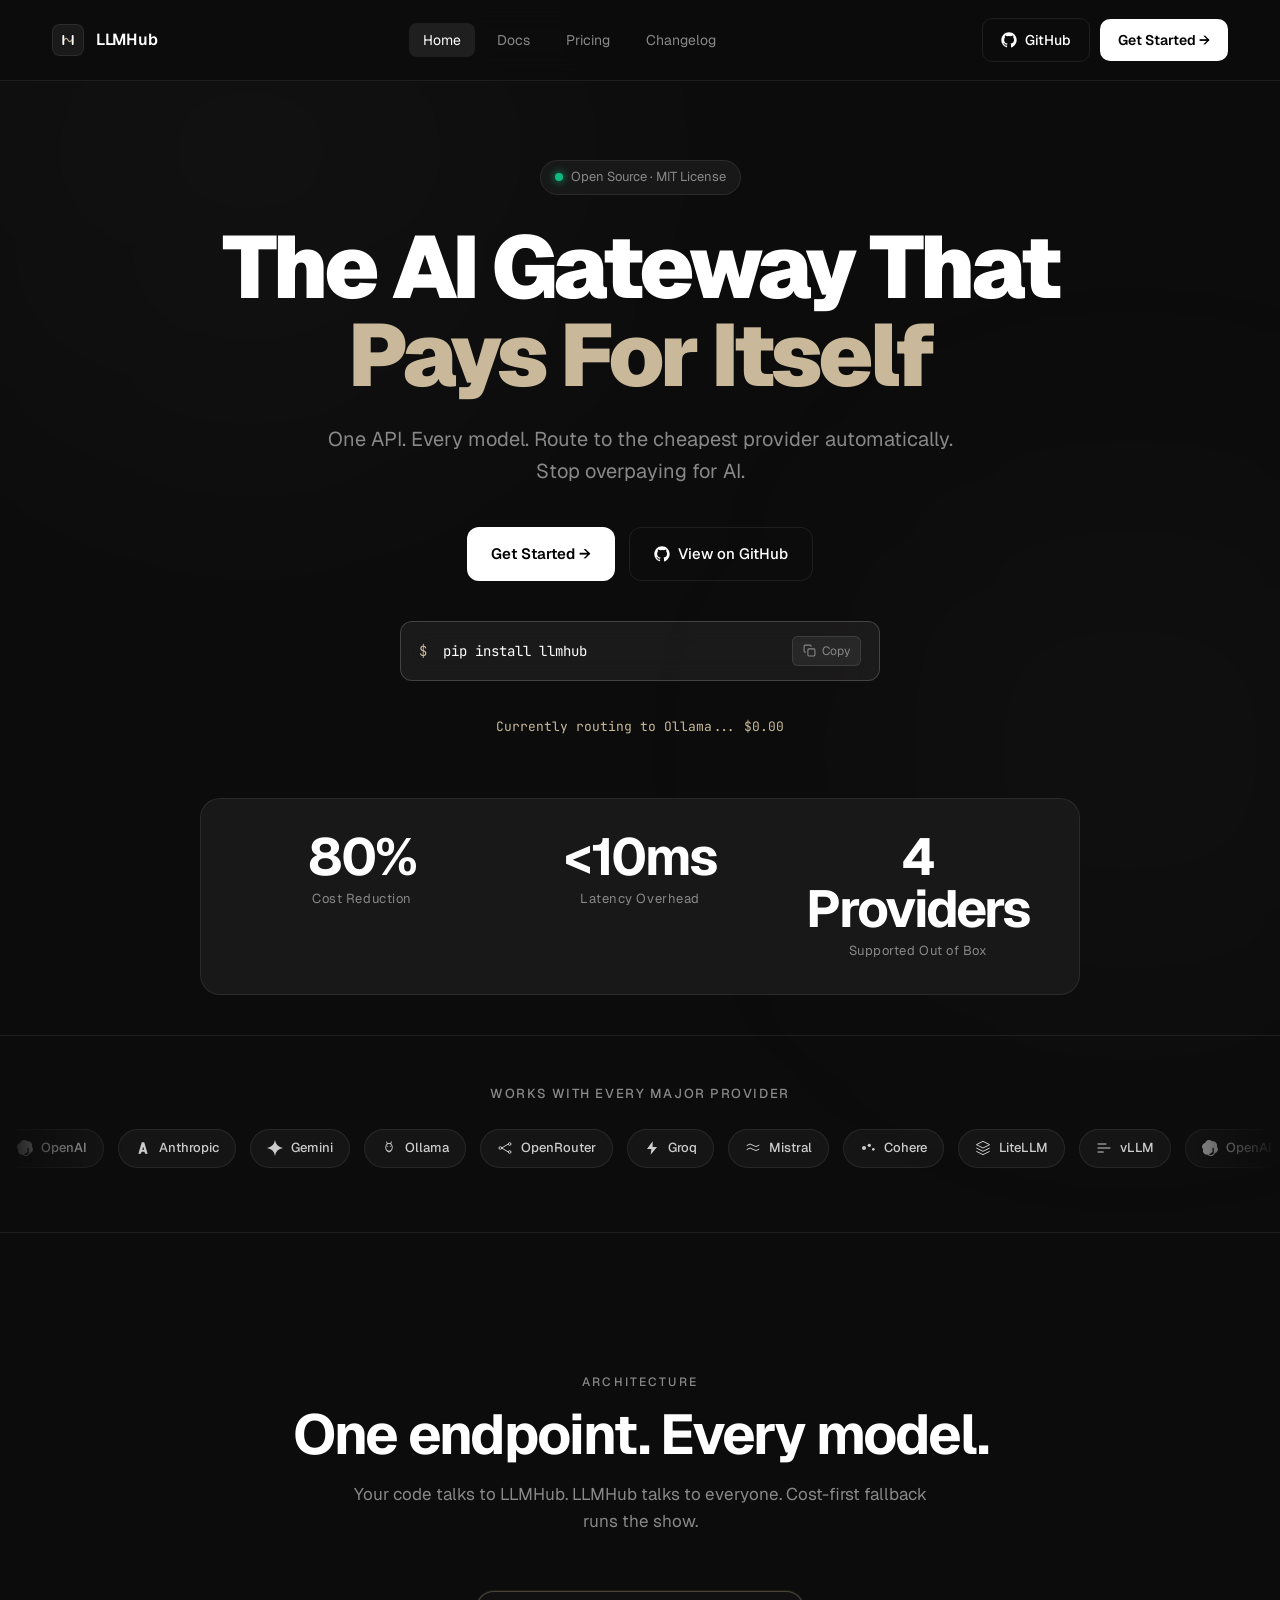
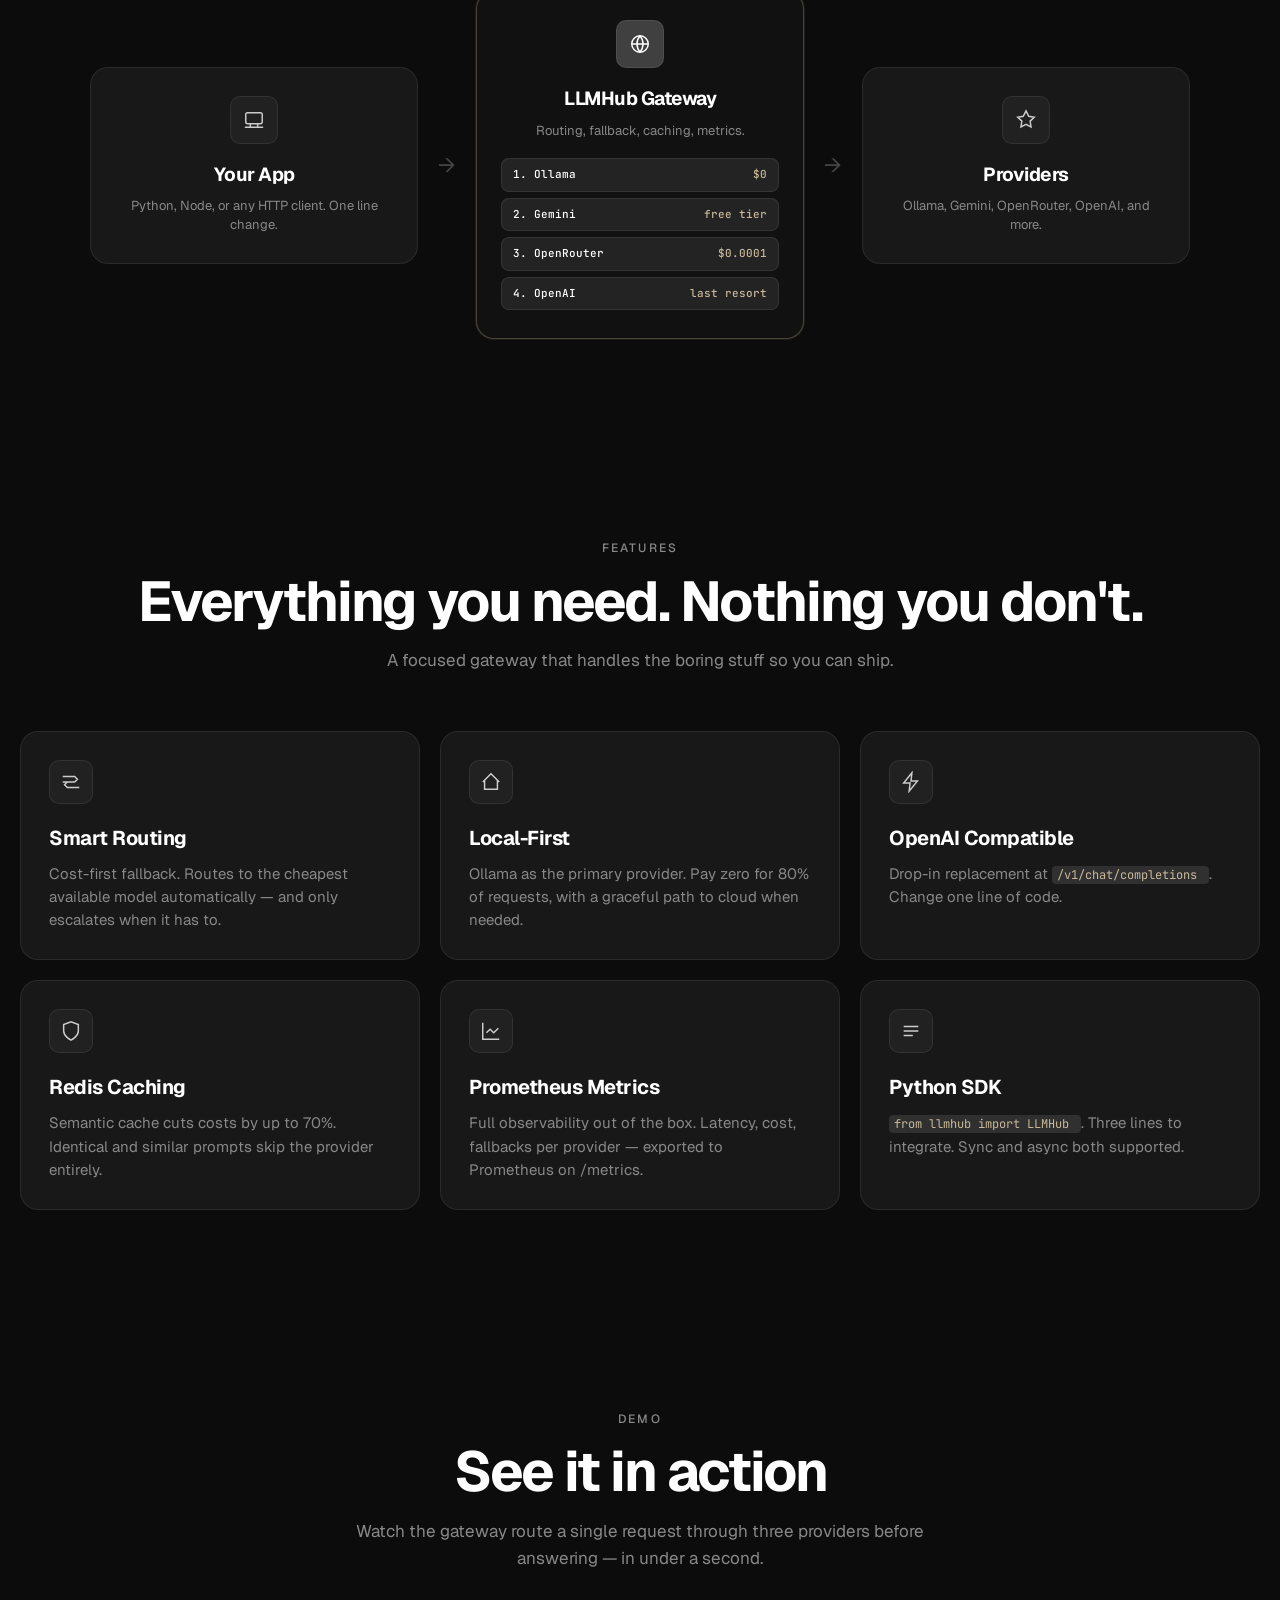
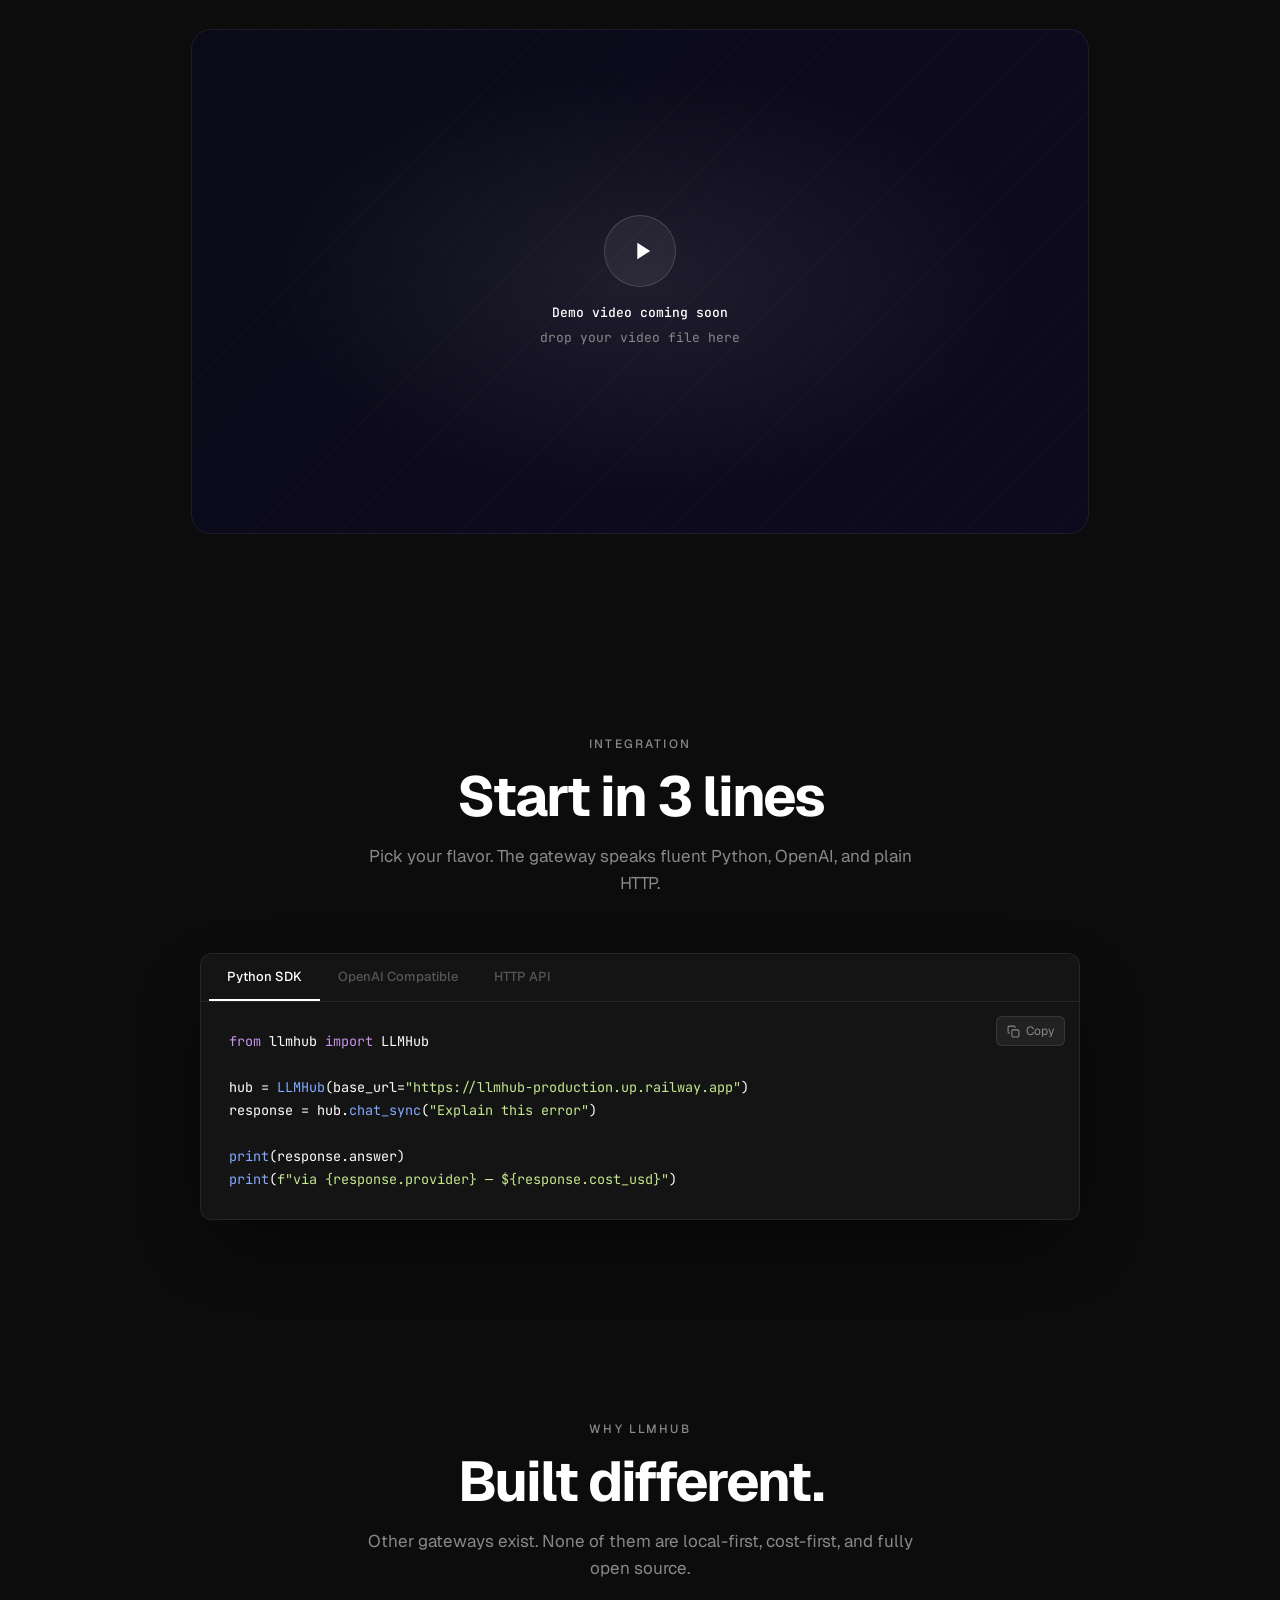
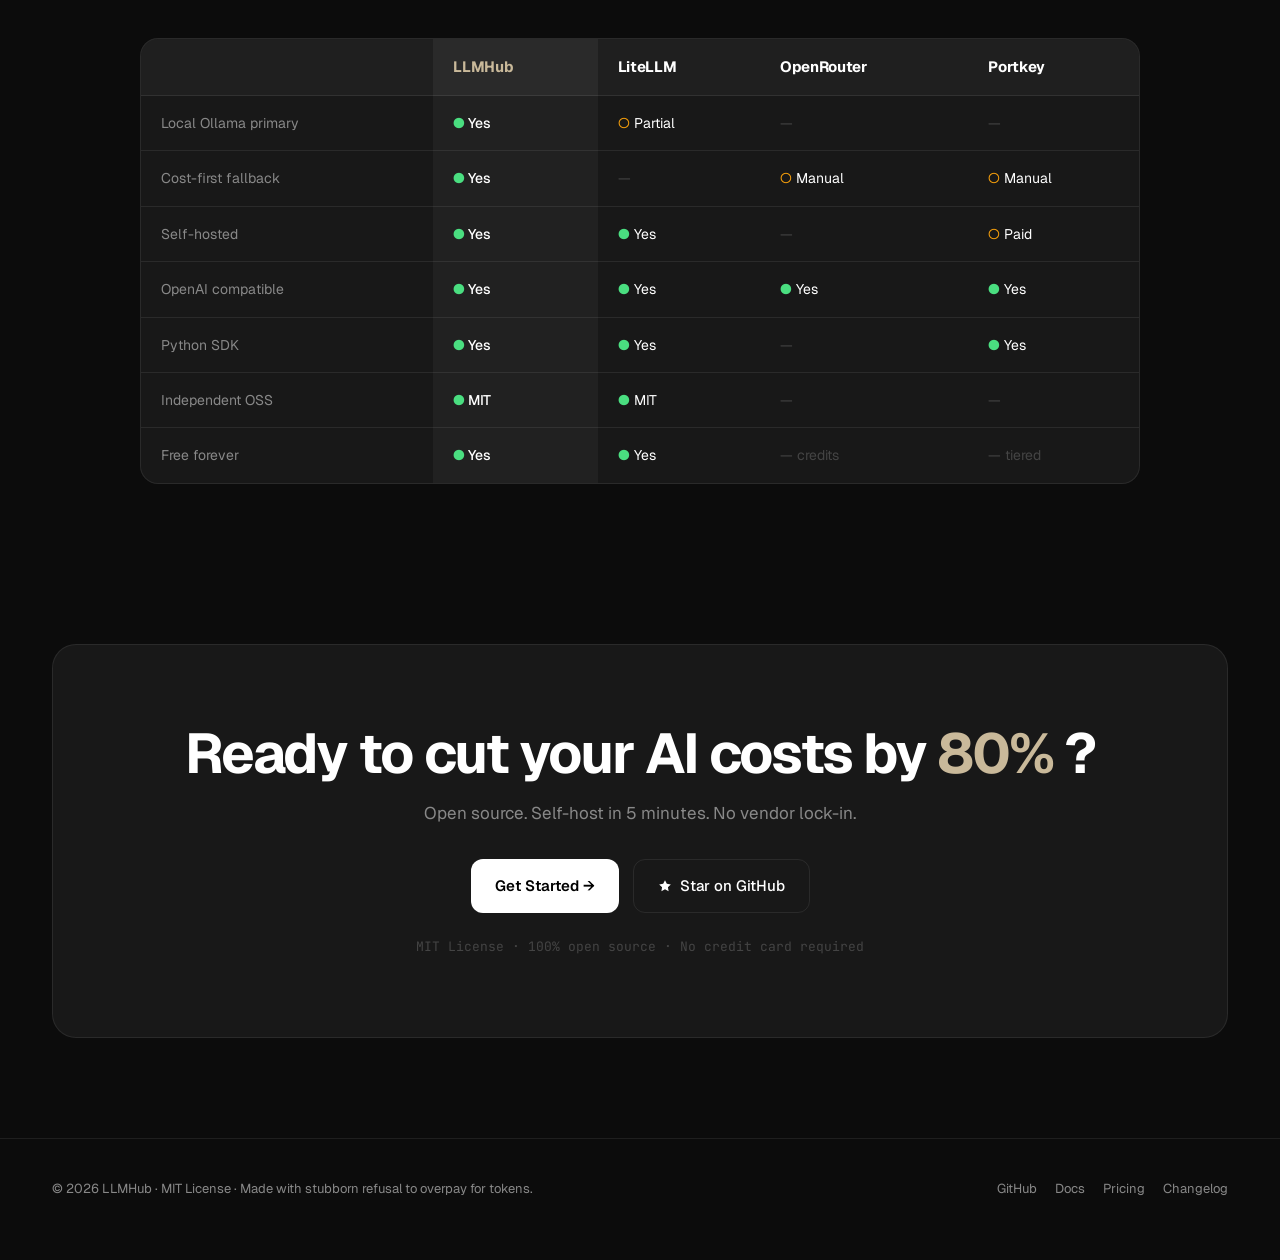
==== commit 58bd50ee: "fix: mobile responsiveness, burger menu spacing, typing animation position" ====
--- a/app/static/index.html
+++ b/app/static/index.html
@@ -1,1466 +1,2375 @@
-<!DOCTYPE html>
+<!doctype html>
 <html lang="en">
-<head>
-<meta charset="UTF-8" />
-<meta name="viewport" content="width=device-width, initial-scale=1.0" />
-<title>LLMHub — The AI Gateway That Pays For Itself</title>
-<link rel="preconnect" href="https://fonts.googleapis.com">
-<link rel="preconnect" href="https://fonts.gstatic.com" crossorigin>
-<link href="https://fonts.googleapis.com/css2?family=Geist:wght@300;400;500;600;700;900&family=JetBrains+Mono:wght@400;500;600&display=swap" rel="stylesheet">
-<style>
-  :root {
-    --bg: #0c0c0c;
-    --bg-elev: #111111;
-    --surface: #181818;
-    --surface-2: #1f1f1f;
-    --purple: #ffffff;
-    --purple-light: #c9b99a;
-    --purple-bright: #ffffff;
-    --pink: #c9b99a;
-    --text: #ffffff;
-    --text-muted: #888888;
-    --text-dim: #444444;
-    --border: rgba(255, 255, 255, 0.08);
-    --border-bright: rgba(255, 255, 255, 0.18);
-    --gradient: linear-gradient(90deg, #d6c8aa 0%, #c9b99a 100%);
-    --gradient-soft: linear-gradient(135deg, rgba(255,255,255,0.04) 0%, rgba(255,255,255,0.02) 100%);
-    --beige: #c9b99a;
-    --beige-dim: rgba(201,185,154,0.06);
-  }
-
-  * { box-sizing: border-box; margin: 0; padding: 0; }
-  html { scroll-behavior: smooth; }
-  body {
-    background: var(--bg);
-    color: var(--text);
-    font-family: 'Geist', system-ui, sans-serif;
-    font-weight: 400;
-    line-height: 1.6;
-    -webkit-font-smoothing: antialiased;
-    overflow-x: hidden;
-    min-height: 100vh;
-    position: relative;
-  }
-
-  /* Background layers */
-  .bg-layer {
-    position: fixed;
-    inset: 0;
-    pointer-events: none;
-    z-index: 0;
-  }
-  .bg-grid, .bg-noise, .orb, .bg-radial { display: none; }
-  .bg-orb {
-    position: fixed;
-    border-radius: 50%;
-    filter: blur(140px);
-    pointer-events: none;
-    z-index: 0;
-  }
-  .bg-orb-1 {
-    width: 700px; height: 700px;
-    background: rgba(255,255,255,0.025);
-    top: -200px; left: -100px;
-    animation: driftA 18s ease-in-out infinite;
-  }
-  .bg-orb-2 {
-    width: 500px; height: 500px;
-    background: rgba(200,190,175,0.03);
-    bottom: -100px; right: -100px;
-    animation: driftB 22s ease-in-out infinite;
-  }
-  @keyframes driftA {
-    0%,100% { transform: translate(0,0); }
-    50% { transform: translate(60px, 40px); }
-  }
-  @keyframes driftB {
-    0%,100% { transform: translate(0,0); }
-    50% { transform: translate(-40px, -60px); }
-  }
-
-  /* Layout */
-  .container {
-    max-width: 1240px;
-    margin: 0 auto;
-    padding: 0 32px;
-    position: relative;
-    z-index: 1;
-  }
-
-  /* Navigation */
-  nav.topbar {
-    position: fixed;
-    top: 0; left: 0; right: 0;
-    z-index: 100;
-    backdrop-filter: blur(16px);
-    -webkit-backdrop-filter: blur(16px);
-    background: rgba(12, 12, 12, 0.85);
-    border-bottom: 1px solid var(--border);
-  }
-  .nav-inner {
-    max-width: 1240px;
-    margin: 0 auto;
-    padding: 18px 32px;
-    display: flex;
-    align-items: center;
-    justify-content: space-between;
-    gap: 32px;
-  }
-  .logo {
-    font-family: 'Geist', sans-serif;
-    font-weight: 600;
-    font-size: 16px;
-    letter-spacing: -0.3px;
-    color: #ffffff;
-    cursor: pointer;
-    text-decoration: none;
-    display: flex;
-    align-items: center;
-    gap: 12px;
-  }
-  .logo-mark {
-    width: 32px; height: 32px;
-    border-radius: 8px;
-    background: #1a1a1a;
-    border: 1px solid rgba(255,255,255,0.08);
-    display: inline-flex;
-    align-items: center;
-    justify-content: center;
-    box-sizing: border-box;
-  }
-  .nav-links {
-    display: flex;
-    gap: 8px;
-    list-style: none;
-    align-items: center;
-  }
-  .nav-links a {
-    color: var(--text-muted);
-    text-decoration: none;
-    font-size: 14px;
-    font-weight: 400;
-    padding: 8px 14px;
-    border-radius: 8px;
-    transition: all 0.2s ease;
-    cursor: pointer;
-  }
-  .nav-links a:hover { color: var(--text); background: var(--surface); }
-  .nav-links a.active { color: var(--text); background: var(--surface-2); }
-  .nav-actions { display: flex; gap: 10px; align-items: center; }
-
-  .btn {
-    display: inline-flex;
-    align-items: center;
-    gap: 8px;
-    padding: 10px 18px;
-    border-radius: 10px;
-    font-family: inherit;
-    font-size: 14px;
-    font-weight: 500;
-    text-decoration: none;
-    cursor: pointer;
-    border: none;
-    transition: all 0.2s ease;
-    white-space: nowrap;
-  }
-  .btn-ghost {
-    background: transparent;
-    color: var(--text);
-    border: 1px solid var(--border);
-  }
-  .btn-ghost:hover { background: var(--surface); border-color: var(--border-bright); }
-  .btn-gradient {
-    background: #ffffff;
-    color: #000000;
-    font-weight: 600;
-    position: relative;
-    overflow: hidden;
-  }
-  .btn-gradient::before {
-    content: '';
-    position: absolute;
-    inset: 0;
-    background: #e8e0d0;
-    opacity: 0;
-    transition: opacity 0.2s ease;
-  }
-  .btn-gradient > * { position: relative; z-index: 1; }
-  .btn-gradient:hover::before { opacity: 1; }
-  .btn-gradient:active { transform: scale(0.98); }
-  .btn-lg { padding: 14px 24px; font-size: 15px; border-radius: 12px; }
-
-  .mobile-toggle {
-    display: none;
-    background: var(--surface);
-    border: 1px solid var(--border);
-    border-radius: 8px;
-    width: 38px; height: 38px;
-    align-items: center;
-    justify-content: center;
-    cursor: pointer;
-    color: var(--text);
-  }
-
-  /* Page system */
-  main {
-    padding-top: 80px;
-    position: relative;
-    z-index: 1;
-  }
-  .page { display: none; animation: pageFade 0.25s ease; }
-  .page.active { display: block; }
-  @keyframes pageFade {
-    from { opacity: 0; transform: translateY(6px); }
-    to { opacity: 1; transform: translateY(0); }
-  }
-
-  /* HERO */
-  .hero {
-    padding: 80px 0 60px;
-    text-align: center;
-    position: relative;
-  }
-  .badge {
-    display: inline-flex;
-    align-items: center;
-    gap: 8px;
-    padding: 6px 14px;
-    border-radius: 999px;
-    background: var(--surface);
-    border: 1px solid var(--border);
-    backdrop-filter: blur(12px);
-    -webkit-backdrop-filter: blur(12px);
-    font-size: 13px;
-    color: var(--text-muted);
-    font-weight: 400;
-    margin-bottom: 28px;
-  }
-  .badge .dot {
-    width: 8px; height: 8px;
-    border-radius: 50%;
-    background: #10b981;
-    box-shadow: 0 0 8px #10b981;
-    animation: pulse-dot 2s ease-in-out infinite;
-  }
-  @keyframes pulse-dot {
-    0%, 100% { opacity: 1; }
-    50% { opacity: 0.5; }
-  }
-
-  h1.display {
-    font-family: 'Geist', sans-serif;
-    font-weight: 900;
-    font-size: clamp(48px, 8vw, 88px);
-    line-height: 1;
-    letter-spacing: -4px;
-    margin-bottom: 24px;
-    max-width: 900px;
-    margin-left: auto;
-    margin-right: auto;
-  }
-  .gradient-text { color: #c9b99a; display: inline-block; }
-  .hero-subtitle {
-    font-size: clamp(17px, 2vw, 20px);
-    color: var(--text-muted);
-    max-width: 640px;
-    margin: 0 auto 40px;
-    font-weight: 400;
-  }
-  .hero-ctas {
-    display: flex;
-    gap: 14px;
-    justify-content: center;
-    flex-wrap: wrap;
-    margin-bottom: 40px;
-  }
-  .install-box {
-    max-width: 480px;
-    margin: 0 auto;
-    background: rgba(255, 255, 255, 0.06);
-    border: 1px solid var(--border-bright);
-    border-radius: 12px;
-    padding: 14px 18px;
-    display: flex;
-    align-items: center;
-    justify-content: space-between;
-    gap: 16px;
-    backdrop-filter: blur(12px);
-    -webkit-backdrop-filter: blur(12px);
-  }
-  .install-box code {
-    font-family: 'JetBrains Mono', monospace;
-    font-size: 14px;
-    color: var(--text);
-    font-weight: 400;
-  }
-  .install-box code .prompt { color: var(--purple-light); margin-right: 8px; }
-  .copy-btn {
-    background: rgba(255,255,255,0.06);
-    border: 1px solid rgba(255,255,255,0.1);
-    color: #888888;
-    border-radius: 6px;
-    --_dummy: 0;
-    color: var(--text-muted);
-    padding: 6px 10px;
-    border-radius: 6px;
-    cursor: pointer;
-    font-size: 12px;
-    font-family: inherit;
-    transition: all 0.2s;
-    display: inline-flex;
-    align-items: center;
-    gap: 6px;
-  }
-  .copy-btn:hover { color: var(--text); border-color: var(--border-bright); background: var(--surface); }
-  .copy-btn.copied { color: #10b981; border-color: #10b981; }
-
-  /* Stagger */
-  .stagger > * {
-    opacity: 0;
-    animation: fadeUp 0.7s ease forwards;
-  }
-  .stagger > *:nth-child(1) { animation-delay: 0.05s; }
-  .stagger > *:nth-child(2) { animation-delay: 0.15s; }
-  .stagger > *:nth-child(3) { animation-delay: 0.25s; }
-  .stagger > *:nth-child(4) { animation-delay: 0.35s; }
-  .stagger > *:nth-child(5) { animation-delay: 0.45s; }
-  @keyframes fadeUp {
-    from { opacity: 0; transform: translateY(20px); }
-    to { opacity: 1; transform: translateY(0); }
-  }
-
-  /* Marquee */
-  .marquee-section {
-    padding: 48px 0 64px;
-    border-top: 1px solid var(--border);
-    border-bottom: 1px solid var(--border);
-    background: transparent;
-    margin: 40px 0;
-  }
-  .marquee-label {
-    text-align: center;
-    font-size: 13px;
-    color: var(--text-muted);
-    letter-spacing: 0.12em;
-    text-transform: uppercase;
-    margin-bottom: 24px;
-    font-weight: 500;
-  }
-  .marquee {
-    overflow: hidden;
-    position: relative;
-    mask-image: linear-gradient(90deg, transparent, black 10%, black 90%, transparent);
-    -webkit-mask-image: linear-gradient(90deg, transparent, black 10%, black 90%, transparent);
-  }
-  .marquee-track {
-    display: flex;
-    gap: 14px;
-    animation: scroll 30s linear infinite;
-    width: max-content;
-  }
-  .marquee-item, .ticker-item {
-    display: inline-flex;
-    align-items: center;
-    gap: 8px;
-    background: rgba(255, 255, 255, 0.04);
-    border: 1px solid rgba(255, 255, 255, 0.08);
-    border-radius: 100px;
-    padding: 8px 16px;
-    font-family: 'Geist', sans-serif;
-    font-size: 13px;
-    font-weight: 500;
-    color: #cccccc;
-    letter-spacing: 0;
-    white-space: nowrap;
-    transition: border-color 0.2s ease, background 0.2s ease;
-  }
-  .marquee-item:hover, .ticker-item:hover {
-    border-color: rgba(255, 255, 255, 0.18);
-    background: rgba(255, 255, 255, 0.07);
-  }
-  .ticker-item svg { color: #cccccc; flex-shrink: 0; }
-  .ticker-item .logo-badge { display: none; }
-  .ticker-item svg { flex-shrink: 0; }
-  .marquee-item .check {
-    color: var(--purple-light);
-    font-size: 18px;
-  }
-  @keyframes scroll {
-    from { transform: translateX(0); }
-    to { transform: translateX(-50%); }
-  }
-
-  /* Sections */
-  section.block { padding: 100px 0; position: relative; }
-  .section-label {
-    font-size: 12px;
-    letter-spacing: 0.18em;
-    text-transform: uppercase;
-    color: #888888;
-    font-weight: 500;
-    margin-bottom: 14px;
-    display: block;
-    text-align: center;
-  }
-  h2.section-title {
-    font-family: 'Geist', sans-serif;
-    font-weight: 700;
-    font-size: clamp(36px, 5vw, 56px);
-    letter-spacing: -2px;
-    line-height: 1.05;
-    text-align: center;
-    margin-bottom: 16px;
-  }
-  .section-sub {
-    text-align: center;
-    color: var(--text-muted);
-    font-size: 17px;
-    margin-bottom: 56px;
-    max-width: 580px;
-    margin-left: auto;
-    margin-right: auto;
-  }
-
-  /* How it works flow */
-  .flow {
-    display: grid;
-    grid-template-columns: 1fr auto 1fr auto 1fr;
-    gap: 20px;
-    align-items: center;
-    max-width: 1100px;
-    margin: 0 auto;
-  }
-  .flow-node {
-    background: var(--surface);
-    border: 1px solid var(--border);
-    border-radius: 18px;
-    padding: 28px 24px;
-    backdrop-filter: blur(12px);
-    -webkit-backdrop-filter: blur(12px);
-    text-align: center;
-    position: relative;
-    transition: all 0.3s ease;
-  }
-  .flow-node.featured {
-    border: 1px solid rgba(201, 185, 154, 0.30);
-    background: var(--bg-elev);
-    box-shadow: 0 0 0 1px rgba(201, 185, 154, 0.10);
-  }
-  .flow-icon {
-    width: 48px; height: 48px;
-    border-radius: 10px;
-    background: rgba(255, 255, 255, 0.04);
-    border: 1px solid var(--border);
-    display: inline-flex;
-    align-items: center;
-    justify-content: center;
-    margin-bottom: 16px;
-    color: #cccccc;
-  }
-  .flow-node h3 {
-    font-family: 'Geist', sans-serif;
-    font-size: 19px;
-    font-weight: 700;
-    margin-bottom: 6px;
-    letter-spacing: -0.5px;
-  }
-  .flow-node p {
-    font-size: 13px;
-    color: var(--text-muted);
-    line-height: 1.5;
-  }
-  .flow-arrow {
-    color: var(--text-dim);
-    font-size: 22px;
-    display: flex;
-    align-items: center;
-    justify-content: center;
-  }
-  .fallback-chain {
-    margin-top: 18px;
-    display: flex;
-    flex-direction: column;
-    gap: 6px;
-  }
-  .fallback-row {
-    display: flex;
-    align-items: center;
-    justify-content: space-between;
-    background: rgba(255, 255, 255, 0.08);
-    border: 1px solid var(--border);
-    border-radius: 8px;
-    padding: 7px 11px;
-    font-family: 'JetBrains Mono', monospace;
-    font-size: 11px;
-  }
-  .fallback-row .prov { color: var(--text); font-weight: 500; }
-  .fallback-row .cost { color: var(--purple-light); font-weight: 500; }
-
-  /* Features grid */
-  .features-grid {
-    display: grid;
-    grid-template-columns: repeat(3, 1fr);
-    gap: 20px;
-  }
-  .feature-card {
-    background: var(--surface);
-    border: 1px solid var(--border);
-    border-radius: 18px;
-    padding: 28px;
-    backdrop-filter: blur(12px);
-    -webkit-backdrop-filter: blur(12px);
-    transition: all 0.3s ease;
-    position: relative;
-    overflow: hidden;
-  }
-  .feature-card::before { display: none; }
-  .feature-card:hover {
-    transform: translateY(-2px);
-    border-color: rgba(255, 255, 255, 0.18);
-  }
-  .feature-card:hover::before { opacity: 0; }
-  .feature-icon {
-    width: 44px; height: 44px;
-    border-radius: 10px;
-    background: rgba(255, 255, 255, 0.04);
-    border: 1px solid var(--border);
-    display: inline-flex;
-    align-items: center;
-    justify-content: center;
-    margin-bottom: 18px;
-    color: #cccccc;
-  }
-  .feature-card h3 {
-    font-family: 'Geist', sans-serif;
-    font-size: 20px;
-    font-weight: 700;
-    letter-spacing: -0.5px;
-    margin-bottom: 8px;
-  }
-  .feature-card p { color: var(--text-muted); font-size: 15px; line-height: 1.55; }
-
-  /* Demo video */
-  .video-frame {
-    max-width: 900px;
-    margin: 0 auto;
-    aspect-ratio: 16 / 9;
-    border-radius: 20px;
-    background: linear-gradient(135deg, #0a0a18 0%, #0d0a1e 100%);
-    border: 1px solid transparent;
-    background-clip: padding-box;
-    position: relative;
-    overflow: hidden;
-    display: flex;
-    align-items: center;
-    justify-content: center;
-    flex-direction: column;
-    gap: 16px;
-  }
-  .video-frame::before {
-    content: '';
-    position: absolute;
-    inset: 0;
-    border-radius: 20px;
-    border: 1px solid rgba(255,255,255,0.08);
-    pointer-events: none;
-  }
-  .video-frame::after {
-    content: '';
-    position: absolute;
-    inset: 0;
-    background:
-      radial-gradient(ellipse at center, rgba(255,255,255,0.08), transparent 60%),
-      repeating-linear-gradient(135deg, transparent 0 20px, rgba(255,255,255,0.015) 20px 21px);
-    pointer-events: none;
-  }
-  .play-btn {
-    width: 72px; height: 72px;
-    border-radius: 50%;
-    background: rgba(255,255,255,0.06);
-    border: 1px solid rgba(255,255,255,0.15);
-    display: inline-flex;
-    align-items: center;
-    justify-content: center;
-    position: relative;
-    z-index: 1;
-    cursor: pointer;
-    transition: transform 0.3s ease, background 0.3s ease;
-  }
-  .play-btn:hover { transform: scale(1.05); background: rgba(255,255,255,0.10); }
-  .play-btn svg { margin-left: 4px; }
-  .video-label {
-    position: relative;
-    z-index: 1;
-    color: var(--text-muted);
-    font-family: 'JetBrains Mono', monospace;
-    font-size: 13px;
-    text-align: center;
-  }
-  .video-label strong { color: var(--text); font-weight: 500; display: block; margin-bottom: 4px; }
-
-  /* Code tabs */
-  .code-tabs-wrap {
-    max-width: 880px;
-    margin: 0 auto;
-    background: #141414;
-    border: 1px solid rgba(255,255,255,0.08);
-    border-radius: 12px;
-    overflow: hidden;
-    box-shadow: 0 30px 80px -30px rgba(0, 0, 0, 0.8);
-  }
-  .code-tabs {
-    display: flex;
-    border-bottom: 1px solid rgba(255,255,255,0.08);
-    background: #141414;
-    padding: 0 8px;
-    overflow-x: auto;
-  }
-  .code-tab {
-    background: transparent;
-    border: none;
-    color: #555555;
-    padding: 14px 18px;
-    cursor: pointer;
-    font-family: inherit;
-    font-size: 13px;
-    font-weight: 500;
-    border-bottom: 2px solid transparent;
-    transition: all 0.2s ease;
-    white-space: nowrap;
-  }
-  .code-tab:hover { color: #cccccc; }
-  .code-tab.active {
-    color: #ffffff;
-    border-bottom-color: #ffffff;
-  }
-  .code-panel-wrap { position: relative; }
-  .code-copy {
-    position: absolute;
-    top: 14px; right: 14px;
-    z-index: 2;
-  }
-  .code-panel {
-    display: none;
-    padding: 28px;
-    font-family: 'JetBrains Mono', monospace;
-    font-size: 13.5px;
-    line-height: 1.7;
-    color: var(--text);
-    overflow-x: auto;
-    animation: codeFade 0.25s ease;
-  }
-  .code-panel.active { display: block; }
-  @keyframes codeFade {
-    from { opacity: 0; transform: translateY(4px); }
-    to { opacity: 1; transform: translateY(0); }
-  }
-  .tok-kw { color: #c792ea; }
-  .tok-fn { color: #82aaff; }
-  .tok-str { color: #c3e88d; }
-  .tok-com { color: #546e7a; font-style: italic; }
-  .tok-num { color: #f78c6c; }
-  .tok-var { color: #82aaff; }
-  .tok-pun { color: #d4d4d4; }
-  .tok-key { color: #82aaff; }
-
-  /* Comparison */
-  .compare-wrap {
-    max-width: 1000px;
-    margin: 0 auto;
-    overflow-x: auto;
-  }
-  .compare {
-    width: 100%;
-    border-collapse: separate;
-    border-spacing: 0;
-    background: var(--surface);
-    border: 1px solid var(--border);
-    border-radius: 18px;
-    overflow: hidden;
-    backdrop-filter: blur(12px);
-    -webkit-backdrop-filter: blur(12px);
-  }
-  .compare th, .compare td {
-    padding: 16px 20px;
-    text-align: left;
-    font-size: 14px;
-    border-bottom: 1px solid var(--border);
-  }
-  .compare tr:last-child td { border-bottom: none; }
-  .compare th {
-    font-family: 'Geist', sans-serif;
-    font-size: 15px;
-    font-weight: 700;
-    letter-spacing: -0.3px;
-    color: var(--text);
-    background: rgba(255, 255, 255, 0.03);
-  }
-  .compare th.us {
-    background: rgba(255, 255, 255, 0.08);
-    color: var(--purple-light);
-    position: relative;
-  }
-  .compare td.us {
-    background: rgba(255, 255, 255, 0.04);
-    color: var(--text);
-    font-weight: 500;
-  }
-  .compare td:first-child {
-    color: var(--text-muted);
-    font-weight: 400;
-  }
-  .check-y { color: #4ade80; font-weight: 600; }
-  .check-n { color: var(--text-dim); }
-  .check-p { color: #f59e0b; }
-
-  /* Final CTA */
-  .final-cta {
-    margin: 60px 0 100px;
-    padding: 80px 40px;
-    border-radius: 24px;
-    background: var(--surface);
-    border: 1px solid var(--border);
-    text-align: center;
-    position: relative;
-    overflow: hidden;
-  }
-  .final-cta h2 {
-    font-family: 'Geist', sans-serif;
-    font-weight: 700;
-    font-size: clamp(36px, 5vw, 56px);
-    letter-spacing: -2px;
-    line-height: 1.05;
-    margin-bottom: 16px;
-  }
-  .final-cta .section-sub { color: var(--text-muted); margin-bottom: 32px; }
-  .final-cta-ctas { display: flex; gap: 14px; justify-content: center; flex-wrap: wrap; margin-bottom: 24px; }
-  .final-fine { font-size: 13px; color: var(--text-dim); font-family: 'JetBrains Mono', monospace; }
-
-  /* Footer */
-  footer {
-    border-top: 1px solid var(--border);
-    padding: 40px 0 60px;
-    position: relative;
-    z-index: 1;
-  }
-  .footer-inner {
-    display: flex;
-    align-items: center;
-    justify-content: space-between;
-    gap: 24px;
-    flex-wrap: wrap;
-  }
-  .footer-meta { color: var(--text-muted); font-size: 13px; }
-  .footer-links { display: flex; gap: 18px; }
-  .footer-links a { color: var(--text-muted); font-size: 13px; text-decoration: none; transition: color 0.2s; }
-  .footer-links a:hover { color: var(--text); }
-
-  /* DOCS */
-  .docs-shell {
-    display: grid;
-    grid-template-columns: 240px 1fr;
-    gap: 60px;
-    padding: 40px 0 100px;
-  }
-  .docs-side {
-    position: sticky;
-    top: 100px;
-    align-self: start;
-    height: max-content;
-  }
-  .docs-side-group { margin-bottom: 24px; }
-  .docs-side-title {
-    font-size: 11px;
-    text-transform: uppercase;
-    letter-spacing: 0.15em;
-    color: var(--text-dim);
-    margin-bottom: 10px;
-    font-weight: 600;
-  }
-  .docs-side a {
-    display: block;
-    padding: 7px 12px;
-    border-radius: 8px;
-    color: var(--text-muted);
-    text-decoration: none;
-    font-size: 14px;
-    margin-bottom: 2px;
-    cursor: pointer;
-    transition: all 0.15s;
-  }
-  .docs-side a:hover { color: var(--text); background: var(--surface); }
-  .docs-side a.active {
-    color: var(--purple-light);
-    background: rgba(255, 255, 255, 0.10);
-    font-weight: 500;
-  }
-  .docs-content { min-width: 0; max-width: 760px; }
-  .docs-content h1 {
-    font-family: 'Geist', sans-serif;
-    font-weight: 700;
-    font-size: 44px;
-    letter-spacing: -2px;
-    margin-bottom: 12px;
-  }
-  .docs-content h2 {
-    font-family: 'Geist', sans-serif;
-    font-weight: 700;
-    font-size: 26px;
-    letter-spacing: -1px;
-    margin: 48px 0 16px;
-  }
-  .docs-content h3 {
-    font-family: 'Geist', sans-serif;
-    font-weight: 700;
-    font-size: 18px;
-    margin: 32px 0 10px;
-  }
-  .docs-content p { color: var(--text-muted); margin-bottom: 16px; font-size: 16px; }
-  .docs-content p strong { color: var(--text); font-weight: 500; }
-  .docs-content code:not(pre code) {
-    font-family: 'JetBrains Mono', monospace;
-    font-size: 13.5px;
-    background: rgba(255, 255, 255, 0.10);
-    color: var(--purple-light);
-    padding: 2px 7px;
-    border-radius: 5px;
-  }
-  .docs-content pre {
-    background: #07070f;
-    border: 1px solid var(--border);
-    border-radius: 12px;
-    padding: 20px 24px;
-    overflow-x: auto;
-    margin: 16px 0 24px;
-    font-family: 'JetBrains Mono', monospace;
-    font-size: 13.5px;
-    line-height: 1.7;
-    position: relative;
-  }
-  .docs-content pre.big {
-    font-size: 18px;
-    padding: 28px 32px;
-  }
-  .docs-content pre .code-copy {
-    top: 12px; right: 12px;
-  }
-  .docs-content ul { color: var(--text-muted); margin: 0 0 16px 22px; }
-  .docs-content ul li { margin-bottom: 6px; font-size: 16px; }
-  .env-table {
-    width: 100%;
-    border-collapse: collapse;
-    margin: 16px 0 24px;
-    background: var(--surface);
-    border: 1px solid var(--border);
-    border-radius: 12px;
-    overflow: hidden;
-  }
-  .env-table th, .env-table td {
-    text-align: left;
-    padding: 12px 16px;
-    border-bottom: 1px solid var(--border);
-    font-size: 14px;
-  }
-  .env-table th {
-    background: rgba(255, 255, 255, 0.06);
-    color: var(--text);
-    font-family: 'Geist', sans-serif;
-    font-weight: 700;
-  }
-  .env-table tr:last-child td { border-bottom: none; }
-  .env-table td:first-child {
-    font-family: 'JetBrains Mono', monospace;
-    color: var(--purple-light);
-    font-size: 13px;
-  }
-  .env-table td:nth-child(2) {
-    font-family: 'JetBrains Mono', monospace;
-    color: var(--text);
-    font-size: 13px;
-  }
-  .env-table td:last-child { color: var(--text-muted); }
-
-  /* PRICING */
-  .pricing-grid {
-    display: grid;
-    grid-template-columns: repeat(3, 1fr);
-    gap: 20px;
-    max-width: 1100px;
-    margin: 0 auto 80px;
-  }
-  .price-card {
-    background: var(--surface);
-    border: 1px solid var(--border);
-    border-radius: 20px;
-    padding: 32px;
-    backdrop-filter: blur(12px);
-    -webkit-backdrop-filter: blur(12px);
-    position: relative;
-    display: flex;
-    flex-direction: column;
-    transition: transform 0.3s ease;
-  }
-  .price-card:hover { transform: translateY(-4px); }
-  .price-card.featured {
-    border: 1px solid rgba(201, 185, 154, 0.30);
-    background: var(--bg-elev);
-    box-shadow: 0 0 0 1px rgba(201, 185, 154, 0.10);
-  }
-  .price-tag {
-    display: inline-block;
-    font-size: 11px;
-    font-weight: 600;
-    letter-spacing: 0.12em;
-    text-transform: uppercase;
-    color: var(--purple-light);
-    background: rgba(255, 255, 255, 0.08);
-    padding: 4px 10px;
-    border-radius: 999px;
-    margin-bottom: 14px;
-    align-self: flex-start;
-  }
-  .price-card h3 {
-    font-family: 'Geist', sans-serif;
-    font-weight: 700;
-    font-size: 26px;
-    letter-spacing: -1px;
-    margin-bottom: 8px;
-  }
-  .price-card .sub {
-    color: var(--text-muted);
-    font-size: 14px;
-    margin-bottom: 24px;
-  }
-  .price-amount {
-    font-family: 'Geist', sans-serif;
-    font-weight: 700;
-    font-size: 48px;
-    letter-spacing: -2px;
-    line-height: 1;
-    margin-bottom: 4px;
-  }
-  .price-amount-sub { color: var(--text-muted); font-size: 13px; margin-bottom: 24px; }
-  .price-list {
-    list-style: none;
-    margin-bottom: 28px;
-    flex-grow: 1;
-  }
-  .price-list li {
-    display: flex;
-    align-items: flex-start;
-    gap: 10px;
-    padding: 8px 0;
-    font-size: 14px;
-    color: var(--text);
-    border-bottom: 1px dashed var(--border);
-  }
-  .price-list li:last-child { border-bottom: none; }
-  .price-list li::before {
-    content: '';
-    width: 16px; height: 16px;
-    flex-shrink: 0;
-    background: rgba(255, 255, 255, 0.15);
-    border-radius: 4px;
-    margin-top: 3px;
-    position: relative;
-  }
-  .price-list li[data-check]::before {
-    content: '✓';
-    color: var(--purple-light);
-    font-size: 11px;
-    font-weight: 700;
-    display: inline-flex;
-    align-items: center;
-    justify-content: center;
-  }
-  /* FAQ */
-  .faq-wrap { max-width: 760px; margin: 0 auto; }
-  .faq-item {
-    border-bottom: 1px solid var(--border);
-    padding: 4px 0;
-  }
-  .faq-q {
-    width: 100%;
-    background: transparent;
-    border: none;
-    color: var(--text);
-    font-family: 'Geist', sans-serif;
-    font-weight: 700;
-    font-size: 18px;
-    text-align: left;
-    padding: 20px 0;
-    cursor: pointer;
-    display: flex;
-    align-items: center;
-    justify-content: space-between;
-    gap: 16px;
-    letter-spacing: -0.3px;
-  }
-  .faq-q .chev {
-    color: var(--text-muted);
-    transition: transform 0.2s ease;
-    flex-shrink: 0;
-  }
-  .faq-item.open .faq-q .chev { transform: rotate(180deg); }
-  .faq-a {
-    max-height: 0;
-    overflow: hidden;
-    transition: max-height 0.3s ease;
-    color: var(--text-muted);
-    font-size: 15px;
-    line-height: 1.65;
-  }
-  .faq-item.open .faq-a { max-height: 300px; padding-bottom: 20px; }
-
-  /* CHANGELOG */
-  .changelog-wrap {
-    max-width: 720px;
-    margin: 0 auto;
-    padding-left: 32px;
-    position: relative;
-  }
-  .changelog-wrap::before {
-    content: '';
-    position: absolute;
-    left: 8px; top: 12px; bottom: 0;
-    width: 1.5px;
-    background: linear-gradient(to bottom, var(--purple-light), var(--border) 70%, transparent);
-  }
-  .changelog-entry {
-    position: relative;
-    padding: 16px 0 48px;
-  }
-  .changelog-entry::before {
-    content: '';
-    position: absolute;
-    left: -32px; top: 28px;
-    width: 17px; height: 17px;
-    border-radius: 50%;
-    background: var(--bg);
-    border: 2px solid var(--purple-light);
-    box-shadow: 0 0 12px rgba(255, 255, 255, 0.6);
-  }
-  .changelog-entry.latest::before {
-    background: var(--purple);
-  }
-  .changelog-meta {
-    display: flex;
-    align-items: center;
-    gap: 12px;
-    margin-bottom: 14px;
-    flex-wrap: wrap;
-  }
-  .version-tag {
-    font-family: 'JetBrains Mono', monospace;
-    font-size: 13px;
-    font-weight: 600;
-    color: var(--purple-light);
-    background: rgba(255, 255, 255, 0.08);
-    border: 1px solid var(--border);
-    padding: 3px 10px;
-    border-radius: 6px;
-  }
-  .version-date {
-    font-size: 13px;
-    color: var(--text-muted);
-    font-family: 'JetBrains Mono', monospace;
-  }
-  .latest-pill {
-    font-size: 10px;
-    font-weight: 600;
-    letter-spacing: 0.1em;
-    text-transform: uppercase;
-    background: #c9b99a;
-    color: #0c0c0c;
-    padding: 3px 10px;
-    border-radius: 999px;
-  }
-  .changelog-entry h3 {
-    font-family: 'Geist', sans-serif;
-    font-weight: 700;
-    font-size: 22px;
-    letter-spacing: -0.5px;
-    margin-bottom: 10px;
-  }
-  .changelog-entry p { color: var(--text-muted); font-size: 15px; line-height: 1.6; }
-  .changelog-entry ul {
-    margin-top: 12px;
-    color: var(--text-muted);
-    padding-left: 20px;
-  }
-  .changelog-entry ul li { margin-bottom: 6px; font-size: 14px; }
-
-  /* Toast */
-  .toast {
-    position: fixed;
-    bottom: 32px; left: 50%;
-    transform: translateX(-50%) translateY(20px);
-    background: rgba(18, 18, 18, 0.95);
-    border: 1px solid var(--border-bright);
-    color: var(--text);
-    padding: 12px 20px;
-    border-radius: 12px;
-    backdrop-filter: blur(20px);
-    -webkit-backdrop-filter: blur(20px);
-    font-size: 14px;
-    opacity: 0;
-    pointer-events: none;
-    transition: all 0.25s ease;
-    z-index: 1000;
-    display: flex;
-    align-items: center;
-    gap: 10px;
-  }
-  .toast.show { opacity: 1; transform: translateX(-50%) translateY(0); }
-
-  /* Page hero shared */
-  .page-hero {
-    padding: 80px 0 40px;
-    text-align: center;
-  }
-  .page-hero h1 {
-    font-family: 'Geist', sans-serif;
-    font-weight: 700;
-    font-size: clamp(44px, 6vw, 72px);
-    letter-spacing: -3px;
-    line-height: 1;
-    margin-bottom: 16px;
-  }
-  .page-hero p {
-    color: var(--text-muted);
-    font-size: 18px;
-    max-width: 520px;
-    margin: 0 auto;
-  }
-
-  /* Responsive */
-  @media (max-width: 920px) {
-    .features-grid { grid-template-columns: repeat(2, 1fr); }
-    .flow {
-      grid-template-columns: 1fr;
-      max-width: 400px;
-    }
-    .flow-arrow { transform: rotate(90deg); margin: 0 auto; }
-    .pricing-grid { grid-template-columns: 1fr; max-width: 480px; }
-    .docs-shell { grid-template-columns: 1fr; gap: 32px; }
-    .docs-side { position: static; }
-  }
-  @media (max-width: 680px) {
-    .container { padding: 0 20px; }
-    .nav-inner { padding: 14px 20px; }
-    .nav-links, .nav-actions .btn-gradient { display: none; }
-    .nav-actions .btn-ghost { display: none; }
-    .mobile-toggle { display: inline-flex; }
-    .nav-mobile-open .nav-links {
-      display: flex;
-      position: absolute;
-      top: 100%;
-      left: 0; right: 0;
-      flex-direction: column;
-      background: rgba(12, 12, 12, 0.98);
-      backdrop-filter: blur(20px);
-      padding: 16px 20px;
-      border-bottom: 1px solid var(--border);
-      gap: 4px;
-    }
-    .nav-mobile-open .nav-links a { padding: 12px 14px; font-size: 15px; }
-    .features-grid { grid-template-columns: 1fr; }
-    .final-cta { padding: 56px 24px; border-radius: 24px; }
-    section.block { padding: 70px 0; }
-    h1.display { font-size: 44px; letter-spacing: -2px; }
-    .install-box code { font-size: 13px; }
-    .compare { font-size: 13px; }
-    .compare th, .compare td { padding: 12px 10px; }
-  }
-
-  /* ============= NEW: Reveal-on-scroll ============= */
-  .reveal {
-    opacity: 0;
-    transform: translateY(32px);
-    transition: opacity 0.7s cubic-bezier(0.2, 0.7, 0.2, 1), transform 0.7s cubic-bezier(0.2, 0.7, 0.2, 1);
-  }
-  .reveal.visible {
-    opacity: 1;
-    transform: translateY(0);
-  }
-  .reveal-stagger.visible > *:nth-child(1) { transition-delay: 0s; }
-  .reveal-stagger.visible > *:nth-child(2) { transition-delay: 0.08s; }
-  .reveal-stagger.visible > *:nth-child(3) { transition-delay: 0.16s; }
-  .reveal-stagger.visible > *:nth-child(4) { transition-delay: 0.24s; }
-  .reveal-stagger.visible > *:nth-child(5) { transition-delay: 0.32s; }
-  .reveal-stagger.visible > *:nth-child(6) { transition-delay: 0.40s; }
-  .reveal-stagger > * {
-    opacity: 0;
-    transform: translateY(24px);
-    transition: opacity 0.6s ease, transform 0.6s ease;
-  }
-  .reveal-stagger.visible > * {
-    opacity: 1;
-    transform: translateY(0);
-  }
-
-  /* ============= NEW: Typing line ============= */
-  .typing-wrap {
-    margin: -28px auto 32px;
-    min-height: 22px;
-    text-align: center;
-  }
-  #typing-line {
-    font-family: 'JetBrains Mono', monospace;
-    font-size: 13px;
-    color: var(--purple-light);
-    letter-spacing: 0;
-    display: inline-block;
-    opacity: 1;
-    transition: opacity 0.4s ease;
-  }
-  #typing-line.fade { opacity: 0; }
-
-  /* ============= NEW: Stats row ============= */
-  .stats-row {
-    display: grid;
-    grid-template-columns: repeat(3, 1fr);
-    gap: 20px;
-    max-width: 880px;
-    margin: 60px auto 0;
-    padding: 32px;
-    background: var(--surface);
-    border: 1px solid var(--border);
-    border-radius: 20px;
-    backdrop-filter: blur(12px);
-    -webkit-backdrop-filter: blur(12px);
-  }
-  .stat-item { text-align: center; }
-  .stat-value {
-    font-family: 'Geist', sans-serif;
-    font-weight: 700;
-    font-size: clamp(36px, 5vw, 52px);
-    letter-spacing: -2px;
-    line-height: 1;
-    color: #ffffff;
-    margin-bottom: 6px;
-  }
-  .stat-label {
-    font-size: 13px;
-    color: var(--text-muted);
-    letter-spacing: 0.04em;
-  }
-  @media (max-width: 680px) {
-    .stats-row { grid-template-columns: 1fr; padding: 24px; gap: 24px; }
-  }
-</style>
-</head>
-<body>
-
-<!-- Background layers -->
-<div class="bg-orb bg-orb-1"></div>
-<div class="bg-orb bg-orb-2"></div>
-
-
-<!-- Nav -->
-<nav class="topbar" id="topbar">
-  <div class="nav-inner">
-    <a class="logo" data-route="home" href="#home" data-comment-anchor="brand-logo">
-      <span class="logo-mark">
-        <svg width="20" height="20" viewBox="0 0 32 32" fill="none">
-          <rect x="7" y="8" width="3" height="16" rx="1.5" fill="#ffffff"/>
-          <rect x="22" y="8" width="3" height="16" rx="1.5" fill="#ffffff"/>
-          <path d="M10 16 Q13 11 16 16 Q19 21 22 16" stroke="#c9b99a" stroke-width="2" stroke-linecap="round" fill="none"/>
-        </svg>
-      </span>
-      LLMHub
-    </a>
-    <ul class="nav-links">
-      <li><a data-route="home" href="#home">Home</a></li>
-      <li><a data-route="docs" href="#docs">Docs</a></li>
-      <li><a data-route="pricing" href="#pricing">Pricing</a></li>
-      <li><a data-route="changelog" href="#changelog">Changelog</a></li>
-    </ul>
-    <div class="nav-actions">
-      <a class="btn btn-ghost" href="https://github.com/NivaroCodes/LLMHub" target="_blank" rel="noopener">
-        <svg width="16" height="16" viewBox="0 0 24 24" fill="currentColor"><path d="M12 .5C5.65.5.5 5.65.5 12c0 5.08 3.29 9.39 7.86 10.91.58.11.79-.25.79-.56v-2c-3.2.7-3.87-1.37-3.87-1.37-.53-1.34-1.3-1.7-1.3-1.7-1.06-.72.08-.71.08-.71 1.17.08 1.79 1.2 1.79 1.2 1.04 1.78 2.73 1.27 3.4.97.1-.76.41-1.27.74-1.56-2.55-.29-5.24-1.28-5.24-5.69 0-1.26.45-2.29 1.18-3.1-.12-.29-.51-1.46.11-3.04 0 0 .97-.31 3.18 1.18a11 11 0 015.8 0c2.2-1.49 3.17-1.18 3.17-1.18.63 1.58.23 2.75.12 3.04.74.81 1.18 1.84 1.18 3.1 0 4.42-2.69 5.39-5.26 5.68.42.36.79 1.07.79 2.16v3.2c0 .31.21.68.8.56C20.22 21.39 23.5 17.08 23.5 12 23.5 5.65 18.35.5 12 .5z"/></svg>
-        GitHub
-      </a>
-      <a class="btn btn-gradient" data-route="docs" href="#docs">Get Started →</a>
-      <button class="mobile-toggle" id="mobileToggle" aria-label="Menu">
-        <svg width="18" height="18" viewBox="0 0 24 24" fill="none" stroke="currentColor" stroke-width="2"><line x1="3" y1="6" x2="21" y2="6"/><line x1="3" y1="12" x2="21" y2="12"/><line x1="3" y1="18" x2="21" y2="18"/></svg>
-      </button>
-    </div>
-  </div>
-</nav>
-
-<main>
-
-<!-- ====================== HOME ====================== -->
-<div class="page" id="page-home" data-screen-label="01 Home">
-
-  <section class="hero container stagger">
-    <div class="badge">
-      <span class="dot"></span>
-      Open Source · MIT License
-    </div>
-    <h1 class="display">The AI Gateway That <span class="gradient-text">Pays For Itself</span></h1>
-    <p class="hero-subtitle">One API. Every model. Route to the cheapest provider automatically. Stop overpaying for AI.</p>
-    <div class="hero-ctas">
-      <a class="btn btn-gradient btn-lg" data-route="docs" href="#docs">Get Started →</a>
-      <a class="btn btn-ghost btn-lg" href="https://github.com/NivaroCodes/LLMHub" target="_blank" rel="noopener">
-        <svg width="16" height="16" viewBox="0 0 24 24" fill="currentColor"><path d="M12 .5C5.65.5.5 5.65.5 12c0 5.08 3.29 9.39 7.86 10.91.58.11.79-.25.79-.56v-2c-3.2.7-3.87-1.37-3.87-1.37-.53-1.34-1.3-1.7-1.3-1.7-1.06-.72.08-.71.08-.71 1.17.08 1.79 1.2 1.79 1.2 1.04 1.78 2.73 1.27 3.4.97.1-.76.41-1.27.74-1.56-2.55-.29-5.24-1.28-5.24-5.69 0-1.26.45-2.29 1.18-3.1-.12-.29-.51-1.46.11-3.04 0 0 .97-.31 3.18 1.18a11 11 0 015.8 0c2.2-1.49 3.17-1.18 3.17-1.18.63 1.58.23 2.75.12 3.04.74.81 1.18 1.84 1.18 3.1 0 4.42-2.69 5.39-5.26 5.68.42.36.79 1.07.79 2.16v3.2c0 .31.21.68.8.56C20.22 21.39 23.5 17.08 23.5 12 23.5 5.65 18.35.5 12 .5z"/></svg>
-        View on GitHub
-      </a>
-    </div>
-    <div class="install-box">
-      <code><span class="prompt">$</span>pip install llmhub</code>
-      <button class="copy-btn" data-copy="pip install llmhub">
-        <svg width="13" height="13" viewBox="0 0 24 24" fill="none" stroke="currentColor" stroke-width="2"><rect x="9" y="9" width="13" height="13" rx="2"/><path d="M5 15H4a2 2 0 01-2-2V4a2 2 0 012-2h9a2 2 0 012 2v1"/></svg>
-        Copy
-      </button>
-    </div>
-  </section>
-
-  <div class="typing-wrap container">
-    <span id="typing-line"></span>
-  </div>
-
-  <div class="container reveal">
-    <div class="stats-row">
-      <div class="stat-item">
-        <div class="stat-value" data-counter="80" data-suffix="%">0%</div>
-        <div class="stat-label">Cost Reduction</div>
-      </div>
-      <div class="stat-item">
-        <div class="stat-value" data-counter="10" data-prefix="&lt;" data-suffix="ms">0ms</div>
-        <div class="stat-label">Latency Overhead</div>
-      </div>
-      <div class="stat-item">
-        <div class="stat-value" data-counter="4" data-suffix=" Providers">0</div>
-        <div class="stat-label">Supported Out of Box</div>
-      </div>
-    </div>
-  </div>
-
-  <!-- Providers marquee -->
-  <div class="marquee-section">
-    <div class="marquee-label">Works with every major provider</div>
-    <div class="marquee">
-      <div class="marquee-track" id="providerTrack">
-        <!-- duplicated for seamless scroll -->
-      </div>
-    </div>
-  </div>
-
-  <!-- How it works -->
-  <section class="block container reveal">
-    <span class="section-label">Architecture</span>
-    <h2 class="section-title">One endpoint. Every model.</h2>
-    <p class="section-sub">Your code talks to LLMHub. LLMHub talks to everyone. Cost-first fallback runs the show.</p>
-
-    <div class="flow reveal reveal-stagger">
-      <div class="flow-node">
-        <div class="flow-icon">
-          <svg width="22" height="22" viewBox="0 0 24 24" fill="none" stroke="currentColor" stroke-width="1.6"><rect x="3" y="4" width="18" height="12" rx="2"/><path d="M2 20h20M8 20v-4M16 20v-4"/></svg>
-        </div>
-        <h3>Your App</h3>
-        <p>Python, Node, or any HTTP client. One line change.</p>
-      </div>
-      <div class="flow-arrow">→</div>
-      <div class="flow-node featured">
-        <div class="flow-icon" style="background:rgba(255,255,255,0.2); color: #fff;">
-          <svg width="22" height="22" viewBox="0 0 24 24" fill="none" stroke="currentColor" stroke-width="1.6"><circle cx="12" cy="12" r="9"/><path d="M3 12h18M12 3a14 14 0 010 18M12 3a14 14 0 000 18"/></svg>
-        </div>
-        <h3>LLMHub Gateway</h3>
-        <p>Routing, fallback, caching, metrics.</p>
-        <div class="fallback-chain">
-          <div class="fallback-row"><span class="prov">1. Ollama</span><span class="cost">$0</span></div>
-          <div class="fallback-row"><span class="prov">2. Gemini</span><span class="cost">free tier</span></div>
-          <div class="fallback-row"><span class="prov">3. OpenRouter</span><span class="cost">$0.0001</span></div>
-          <div class="fallback-row"><span class="prov">4. OpenAI</span><span class="cost">last resort</span></div>
-        </div>
-      </div>
-      <div class="flow-arrow">→</div>
-      <div class="flow-node">
-        <div class="flow-icon">
-          <svg width="22" height="22" viewBox="0 0 24 24" fill="none" stroke="currentColor" stroke-width="1.6"><path d="M12 2l3 6 6 .9-4.5 4.3 1 6.3L12 16.8 6.5 19.5l1-6.3L3 8.9 9 8z"/></svg>
-        </div>
-        <h3>Providers</h3>
-        <p>Ollama, Gemini, OpenRouter, OpenAI, and more.</p>
-      </div>
-    </div>
-  </section>
-
-  <!-- Features grid -->
-  <section class="block container reveal">
-    <span class="section-label">Features</span>
-    <h2 class="section-title">Everything you need. Nothing you don't.</h2>
-    <p class="section-sub">A focused gateway that handles the boring stuff so you can ship.</p>
-
-    <div class="features-grid reveal reveal-stagger">
-      <div class="feature-card">
-        <div class="feature-icon"><svg width="22" height="22" viewBox="0 0 24 24" fill="none" stroke="currentColor" stroke-width="1.6"><path d="M3 6h13l3 3-3 3H3M21 18H8l-3-3 3-3"/></svg></div>
-        <h3>Smart Routing</h3>
-        <p>Cost-first fallback. Routes to the cheapest available model automatically — and only escalates when it has to.</p>
-      </div>
-      <div class="feature-card">
-        <div class="feature-icon"><svg width="22" height="22" viewBox="0 0 24 24" fill="none" stroke="currentColor" stroke-width="1.6"><path d="M3 12l9-9 9 9M5 10v10h14V10"/></svg></div>
-        <h3>Local-First</h3>
-        <p>Ollama as the primary provider. Pay zero for 80% of requests, with a graceful path to cloud when needed.</p>
-      </div>
-      <div class="feature-card">
-        <div class="feature-icon"><svg width="22" height="22" viewBox="0 0 24 24" fill="none" stroke="currentColor" stroke-width="1.6"><path d="M13 2L4 13h7l-1 9 9-11h-7z"/></svg></div>
-        <h3>OpenAI Compatible</h3>
-        <p>Drop-in replacement at <code style="color:var(--purple-light);background:rgba(255,255,255,0.1);padding:1px 5px;border-radius:4px;font-family:'JetBrains Mono',monospace;font-size:12px">/v1/chat/completions</code>. Change one line of code.</p>
-      </div>
-      <div class="feature-card">
-        <div class="feature-icon"><svg width="22" height="22" viewBox="0 0 24 24" fill="none" stroke="currentColor" stroke-width="1.6"><path d="M12 22s8-4 8-10V5l-8-3-8 3v7c0 6 8 10 8 10z"/></svg></div>
-        <h3>Redis Caching</h3>
-        <p>Semantic cache cuts costs by up to 70%. Identical and similar prompts skip the provider entirely.</p>
-      </div>
-      <div class="feature-card">
-        <div class="feature-icon"><svg width="22" height="22" viewBox="0 0 24 24" fill="none" stroke="currentColor" stroke-width="1.6"><path d="M3 3v18h18M7 14l4-4 4 4 5-5"/></svg></div>
-        <h3>Prometheus Metrics</h3>
-        <p>Full observability out of the box. Latency, cost, fallbacks per provider — exported to Prometheus on /metrics.</p>
-      </div>
-      <div class="feature-card">
-        <div class="feature-icon"><svg width="22" height="22" viewBox="0 0 24 24" fill="none" stroke="currentColor" stroke-width="1.6"><path d="M4 7h16M4 12h16M4 17h10"/></svg></div>
-        <h3>Python SDK</h3>
-        <p><code style="color:var(--purple-light);background:rgba(255,255,255,0.1);padding:1px 5px;border-radius:4px;font-family:'JetBrains Mono',monospace;font-size:12px">from llmhub import LLMHub</code>. Three lines to integrate. Sync and async both supported.</p>
-      </div>
-    </div>
-  </section>
-
-  <!-- Demo video -->
-  <section class="block container reveal">
-    <span class="section-label">Demo</span>
-    <h2 class="section-title">See it in action</h2>
-    <p class="section-sub">Watch the gateway route a single request through three providers before answering — in under a second.</p>
-    <div class="video-frame reveal">
-      <div class="play-btn">
-        <svg width="28" height="28" viewBox="0 0 24 24" fill="white"><path d="M8 5v14l11-7z"/></svg>
-      </div>
-      <div class="video-label">
-        <strong>Demo video coming soon</strong>
-        drop your video file here
-      </div>
-    </div>
-  </section>
-
-  <!-- Code tabs -->
-  <section class="block container reveal">
-    <span class="section-label">Integration</span>
-    <h2 class="section-title">Start in 3 lines</h2>
-    <p class="section-sub">Pick your flavor. The gateway speaks fluent Python, OpenAI, and plain HTTP.</p>
-
-    <div class="code-tabs-wrap reveal">
-      <div class="code-tabs" role="tablist">
-        <button class="code-tab active" data-tab="py">Python SDK</button>
-        <button class="code-tab" data-tab="oai">OpenAI Compatible</button>
-        <button class="code-tab" data-tab="http">HTTP API</button>
-      </div>
-      <div class="code-panel-wrap">
-        <button class="copy-btn code-copy" data-copy-target="#code-py">
-          <svg width="13" height="13" viewBox="0 0 24 24" fill="none" stroke="currentColor" stroke-width="2"><rect x="9" y="9" width="13" height="13" rx="2"/><path d="M5 15H4a2 2 0 01-2-2V4a2 2 0 012-2h9a2 2 0 012 2v1"/></svg>
-          Copy
-        </button>
-        <pre class="code-panel active" id="code-py"><span class="tok-kw">from</span> llmhub <span class="tok-kw">import</span> LLMHub
+	<head>
+		<meta charset="UTF-8" />
+		<meta
+			name="viewport"
+			content="width=device-width, initial-scale=1.0"
+		/>
+		<title>LLMHub — The AI Gateway That Pays For Itself</title>
+		<link
+			rel="preconnect"
+			href="https://fonts.googleapis.com"
+		/>
+		<link
+			rel="preconnect"
+			href="https://fonts.gstatic.com"
+			crossorigin
+		/>
+		<link
+			href="https://fonts.googleapis.com/css2?family=Geist:wght@300;400;500;600;700;900&family=JetBrains+Mono:wght@400;500;600&display=swap"
+			rel="stylesheet"
+		/>
+		<style>
+			:root {
+				--bg: #0c0c0c;
+				--bg-elev: #111111;
+				--surface: #181818;
+				--surface-2: #1f1f1f;
+				--purple: #ffffff;
+				--purple-light: #c9b99a;
+				--purple-bright: #ffffff;
+				--pink: #c9b99a;
+				--text: #ffffff;
+				--text-muted: #888888;
+				--text-dim: #444444;
+				--border: rgba(255, 255, 255, 0.08);
+				--border-bright: rgba(255, 255, 255, 0.18);
+				--gradient: linear-gradient(90deg, #d6c8aa 0%, #c9b99a 100%);
+				--gradient-soft: linear-gradient(
+					135deg,
+					rgba(255, 255, 255, 0.04) 0%,
+					rgba(255, 255, 255, 0.02) 100%
+				);
+				--beige: #c9b99a;
+				--beige-dim: rgba(201, 185, 154, 0.06);
+			}
+
+			* {
+				box-sizing: border-box;
+				margin: 0;
+				padding: 0;
+			}
+			html {
+				scroll-behavior: smooth;
+			}
+			body {
+				background: var(--bg);
+				color: var(--text);
+				font-family: 'Geist', system-ui, sans-serif;
+				font-weight: 400;
+				line-height: 1.6;
+				-webkit-font-smoothing: antialiased;
+				overflow-x: hidden;
+				min-height: 100vh;
+				position: relative;
+			}
+
+			/* Background layers */
+			.bg-layer {
+				position: fixed;
+				inset: 0;
+				pointer-events: none;
+				z-index: 0;
+			}
+			.bg-grid,
+			.bg-noise,
+			.orb,
+			.bg-radial {
+				display: none;
+			}
+			.bg-orb {
+				position: fixed;
+				border-radius: 50%;
+				filter: blur(140px);
+				pointer-events: none;
+				z-index: 0;
+			}
+			.bg-orb-1 {
+				width: 700px;
+				height: 700px;
+				background: rgba(255, 255, 255, 0.025);
+				top: -200px;
+				left: -100px;
+				animation: driftA 18s ease-in-out infinite;
+			}
+			.bg-orb-2 {
+				width: 500px;
+				height: 500px;
+				background: rgba(200, 190, 175, 0.03);
+				bottom: -100px;
+				right: -100px;
+				animation: driftB 22s ease-in-out infinite;
+			}
+			@keyframes driftA {
+				0%,
+				100% {
+					transform: translate(0, 0);
+				}
+				50% {
+					transform: translate(60px, 40px);
+				}
+			}
+			@keyframes driftB {
+				0%,
+				100% {
+					transform: translate(0, 0);
+				}
+				50% {
+					transform: translate(-40px, -60px);
+				}
+			}
+
+			/* Layout */
+			.container {
+				max-width: 1240px;
+				margin: 0 auto;
+				padding: 0 32px;
+				position: relative;
+				z-index: 1;
+			}
+
+			/* Navigation */
+			nav.topbar {
+				position: fixed;
+				top: 0;
+				left: 0;
+				right: 0;
+				z-index: 100;
+				backdrop-filter: blur(16px);
+				-webkit-backdrop-filter: blur(16px);
+				background: rgba(12, 12, 12, 0.85);
+				border-bottom: 1px solid var(--border);
+			}
+			.nav-inner {
+				max-width: 1240px;
+				margin: 0 auto;
+				padding: 18px 32px;
+				display: flex;
+				align-items: center;
+				justify-content: space-between;
+				gap: 32px;
+			}
+			.logo {
+				font-family: 'Geist', sans-serif;
+				font-weight: 600;
+				font-size: 16px;
+				letter-spacing: -0.3px;
+				color: #ffffff;
+				cursor: pointer;
+				text-decoration: none;
+				display: flex;
+				align-items: center;
+				gap: 12px;
+			}
+			.logo-mark {
+				width: 32px;
+				height: 32px;
+				border-radius: 8px;
+				background: #1a1a1a;
+				border: 1px solid rgba(255, 255, 255, 0.08);
+				display: inline-flex;
+				align-items: center;
+				justify-content: center;
+				box-sizing: border-box;
+			}
+			.nav-links {
+				display: flex;
+				gap: 8px;
+				list-style: none;
+				align-items: center;
+			}
+			.nav-links a {
+				color: var(--text-muted);
+				text-decoration: none;
+				font-size: 14px;
+				font-weight: 400;
+				padding: 8px 14px;
+				border-radius: 8px;
+				transition: all 0.2s ease;
+				cursor: pointer;
+			}
+			.nav-links a:hover {
+				color: var(--text);
+				background: var(--surface);
+			}
+			.nav-links a.active {
+				color: var(--text);
+				background: var(--surface-2);
+			}
+			.nav-actions {
+				display: flex;
+				gap: 10px;
+				align-items: center;
+			}
+
+			.btn {
+				display: inline-flex;
+				align-items: center;
+				gap: 8px;
+				padding: 10px 18px;
+				border-radius: 10px;
+				font-family: inherit;
+				font-size: 14px;
+				font-weight: 500;
+				text-decoration: none;
+				cursor: pointer;
+				border: none;
+				transition: all 0.2s ease;
+				white-space: nowrap;
+			}
+			.btn-ghost {
+				background: transparent;
+				color: var(--text);
+				border: 1px solid var(--border);
+			}
+			.btn-ghost:hover {
+				background: var(--surface);
+				border-color: var(--border-bright);
+			}
+			.btn-gradient {
+				background: #ffffff;
+				color: #000000;
+				font-weight: 600;
+				position: relative;
+				overflow: hidden;
+			}
+			.btn-gradient::before {
+				content: '';
+				position: absolute;
+				inset: 0;
+				background: #e8e0d0;
+				opacity: 0;
+				transition: opacity 0.2s ease;
+			}
+			.btn-gradient > * {
+				position: relative;
+				z-index: 1;
+			}
+			.btn-gradient:hover::before {
+				opacity: 1;
+			}
+			.btn-gradient:active {
+				transform: scale(0.98);
+			}
+			.btn-lg {
+				padding: 14px 24px;
+				font-size: 15px;
+				border-radius: 12px;
+			}
+
+			.mobile-toggle {
+				display: none;
+				background: var(--surface);
+				border: 1px solid var(--border);
+				border-radius: 8px;
+				width: 38px;
+				height: 38px;
+				align-items: center;
+				justify-content: center;
+				cursor: pointer;
+				color: var(--text);
+			}
+
+			/* Page system */
+			main {
+				padding-top: 80px;
+				position: relative;
+				z-index: 1;
+			}
+			.page {
+				display: none;
+				animation: pageFade 0.25s ease;
+			}
+			.page.active {
+				display: block;
+			}
+			@keyframes pageFade {
+				from {
+					opacity: 0;
+					transform: translateY(6px);
+				}
+				to {
+					opacity: 1;
+					transform: translateY(0);
+				}
+			}
+
+			/* HERO */
+			.hero {
+				padding: 80px 0 60px;
+				text-align: center;
+				position: relative;
+			}
+			.badge {
+				display: inline-flex;
+				align-items: center;
+				gap: 8px;
+				padding: 6px 14px;
+				border-radius: 999px;
+				background: var(--surface);
+				border: 1px solid var(--border);
+				backdrop-filter: blur(12px);
+				-webkit-backdrop-filter: blur(12px);
+				font-size: 13px;
+				color: var(--text-muted);
+				font-weight: 400;
+				margin-bottom: 28px;
+			}
+			.badge .dot {
+				width: 8px;
+				height: 8px;
+				border-radius: 50%;
+				background: #10b981;
+				box-shadow: 0 0 8px #10b981;
+				animation: pulse-dot 2s ease-in-out infinite;
+			}
+			@keyframes pulse-dot {
+				0%,
+				100% {
+					opacity: 1;
+				}
+				50% {
+					opacity: 0.5;
+				}
+			}
+
+			h1.display {
+				font-family: 'Geist', sans-serif;
+				font-weight: 900;
+				font-size: clamp(48px, 8vw, 88px);
+				line-height: 1;
+				letter-spacing: -4px;
+				margin-bottom: 24px;
+				max-width: 900px;
+				margin-left: auto;
+				margin-right: auto;
+			}
+			.gradient-text {
+				color: #c9b99a;
+				display: inline-block;
+			}
+			.hero-subtitle {
+				font-size: clamp(17px, 2vw, 20px);
+				color: var(--text-muted);
+				max-width: 640px;
+				margin: 0 auto 40px;
+				font-weight: 400;
+			}
+			.hero-ctas {
+				display: flex;
+				gap: 14px;
+				justify-content: center;
+				flex-wrap: wrap;
+				margin-bottom: 40px;
+			}
+			.install-box {
+				max-width: 480px;
+				margin: 0 auto;
+				background: rgba(255, 255, 255, 0.06);
+				border: 1px solid var(--border-bright);
+				border-radius: 12px;
+				padding: 14px 18px;
+				display: flex;
+				align-items: center;
+				justify-content: space-between;
+				gap: 16px;
+				backdrop-filter: blur(12px);
+				-webkit-backdrop-filter: blur(12px);
+			}
+			.install-box code {
+				font-family: 'JetBrains Mono', monospace;
+				font-size: 14px;
+				color: var(--text);
+				font-weight: 400;
+			}
+			.install-box code .prompt {
+				color: var(--purple-light);
+				margin-right: 8px;
+			}
+			.copy-btn {
+				background: rgba(255, 255, 255, 0.06);
+				border: 1px solid rgba(255, 255, 255, 0.1);
+				color: #888888;
+				border-radius: 6px;
+				--_dummy: 0;
+				color: var(--text-muted);
+				padding: 6px 10px;
+				border-radius: 6px;
+				cursor: pointer;
+				font-size: 12px;
+				font-family: inherit;
+				transition: all 0.2s;
+				display: inline-flex;
+				align-items: center;
+				gap: 6px;
+			}
+			.copy-btn:hover {
+				color: var(--text);
+				border-color: var(--border-bright);
+				background: var(--surface);
+			}
+			.copy-btn.copied {
+				color: #10b981;
+				border-color: #10b981;
+			}
+
+			/* Stagger */
+			.stagger > * {
+				opacity: 0;
+				animation: fadeUp 0.7s ease forwards;
+			}
+			.stagger > *:nth-child(1) {
+				animation-delay: 0.05s;
+			}
+			.stagger > *:nth-child(2) {
+				animation-delay: 0.15s;
+			}
+			.stagger > *:nth-child(3) {
+				animation-delay: 0.25s;
+			}
+			.stagger > *:nth-child(4) {
+				animation-delay: 0.35s;
+			}
+			.stagger > *:nth-child(5) {
+				animation-delay: 0.45s;
+			}
+			@keyframes fadeUp {
+				from {
+					opacity: 0;
+					transform: translateY(20px);
+				}
+				to {
+					opacity: 1;
+					transform: translateY(0);
+				}
+			}
+
+			/* Marquee */
+			.marquee-section {
+				padding: 48px 0 64px;
+				border-top: 1px solid var(--border);
+				border-bottom: 1px solid var(--border);
+				background: transparent;
+				margin: 40px 0;
+			}
+			.marquee-label {
+				text-align: center;
+				font-size: 13px;
+				color: var(--text-muted);
+				letter-spacing: 0.12em;
+				text-transform: uppercase;
+				margin-bottom: 24px;
+				font-weight: 500;
+			}
+			.marquee {
+				overflow: hidden;
+				position: relative;
+				mask-image: linear-gradient(
+					90deg,
+					transparent,
+					black 10%,
+					black 90%,
+					transparent
+				);
+				-webkit-mask-image: linear-gradient(
+					90deg,
+					transparent,
+					black 10%,
+					black 90%,
+					transparent
+				);
+			}
+			.marquee-track {
+				display: flex;
+				gap: 14px;
+				animation: scroll 30s linear infinite;
+				width: max-content;
+			}
+			.marquee-item,
+			.ticker-item {
+				display: inline-flex;
+				align-items: center;
+				gap: 8px;
+				background: rgba(255, 255, 255, 0.04);
+				border: 1px solid rgba(255, 255, 255, 0.08);
+				border-radius: 100px;
+				padding: 8px 16px;
+				font-family: 'Geist', sans-serif;
+				font-size: 13px;
+				font-weight: 500;
+				color: #cccccc;
+				letter-spacing: 0;
+				white-space: nowrap;
+				transition:
+					border-color 0.2s ease,
+					background 0.2s ease;
+			}
+			.marquee-item:hover,
+			.ticker-item:hover {
+				border-color: rgba(255, 255, 255, 0.18);
+				background: rgba(255, 255, 255, 0.07);
+			}
+			.ticker-item svg {
+				color: #cccccc;
+				flex-shrink: 0;
+			}
+			.ticker-item .logo-badge {
+				display: none;
+			}
+			.ticker-item svg {
+				flex-shrink: 0;
+			}
+			.marquee-item .check {
+				color: var(--purple-light);
+				font-size: 18px;
+			}
+			@keyframes scroll {
+				from {
+					transform: translateX(0);
+				}
+				to {
+					transform: translateX(-50%);
+				}
+			}
+
+			/* Sections */
+			section.block {
+				padding: 100px 0;
+				position: relative;
+			}
+			.section-label {
+				font-size: 12px;
+				letter-spacing: 0.18em;
+				text-transform: uppercase;
+				color: #888888;
+				font-weight: 500;
+				margin-bottom: 14px;
+				display: block;
+				text-align: center;
+			}
+			h2.section-title {
+				font-family: 'Geist', sans-serif;
+				font-weight: 700;
+				font-size: clamp(36px, 5vw, 56px);
+				letter-spacing: -2px;
+				line-height: 1.05;
+				text-align: center;
+				margin-bottom: 16px;
+			}
+			.section-sub {
+				text-align: center;
+				color: var(--text-muted);
+				font-size: 17px;
+				margin-bottom: 56px;
+				max-width: 580px;
+				margin-left: auto;
+				margin-right: auto;
+			}
+
+			/* How it works flow */
+			.flow {
+				display: grid;
+				grid-template-columns: 1fr auto 1fr auto 1fr;
+				gap: 20px;
+				align-items: center;
+				max-width: 1100px;
+				margin: 0 auto;
+			}
+			.flow-node {
+				background: var(--surface);
+				border: 1px solid var(--border);
+				border-radius: 18px;
+				padding: 28px 24px;
+				backdrop-filter: blur(12px);
+				-webkit-backdrop-filter: blur(12px);
+				text-align: center;
+				position: relative;
+				transition: all 0.3s ease;
+			}
+			.flow-node.featured {
+				border: 1px solid rgba(201, 185, 154, 0.3);
+				background: var(--bg-elev);
+				box-shadow: 0 0 0 1px rgba(201, 185, 154, 0.1);
+			}
+			.flow-icon {
+				width: 48px;
+				height: 48px;
+				border-radius: 10px;
+				background: rgba(255, 255, 255, 0.04);
+				border: 1px solid var(--border);
+				display: inline-flex;
+				align-items: center;
+				justify-content: center;
+				margin-bottom: 16px;
+				color: #cccccc;
+			}
+			.flow-node h3 {
+				font-family: 'Geist', sans-serif;
+				font-size: 19px;
+				font-weight: 700;
+				margin-bottom: 6px;
+				letter-spacing: -0.5px;
+			}
+			.flow-node p {
+				font-size: 13px;
+				color: var(--text-muted);
+				line-height: 1.5;
+			}
+			.flow-arrow {
+				color: var(--text-dim);
+				font-size: 22px;
+				display: flex;
+				align-items: center;
+				justify-content: center;
+			}
+			.fallback-chain {
+				margin-top: 18px;
+				display: flex;
+				flex-direction: column;
+				gap: 6px;
+			}
+			.fallback-row {
+				display: flex;
+				align-items: center;
+				justify-content: space-between;
+				background: rgba(255, 255, 255, 0.08);
+				border: 1px solid var(--border);
+				border-radius: 8px;
+				padding: 7px 11px;
+				font-family: 'JetBrains Mono', monospace;
+				font-size: 11px;
+			}
+			.fallback-row .prov {
+				color: var(--text);
+				font-weight: 500;
+			}
+			.fallback-row .cost {
+				color: var(--purple-light);
+				font-weight: 500;
+			}
+
+			/* Features grid */
+			.features-grid {
+				display: grid;
+				grid-template-columns: repeat(3, 1fr);
+				gap: 20px;
+			}
+			.feature-card {
+				background: var(--surface);
+				border: 1px solid var(--border);
+				border-radius: 18px;
+				padding: 28px;
+				backdrop-filter: blur(12px);
+				-webkit-backdrop-filter: blur(12px);
+				transition: all 0.3s ease;
+				position: relative;
+				overflow: hidden;
+			}
+			.feature-card::before {
+				display: none;
+			}
+			.feature-card:hover {
+				transform: translateY(-2px);
+				border-color: rgba(255, 255, 255, 0.18);
+			}
+			.feature-card:hover::before {
+				opacity: 0;
+			}
+			.feature-icon {
+				width: 44px;
+				height: 44px;
+				border-radius: 10px;
+				background: rgba(255, 255, 255, 0.04);
+				border: 1px solid var(--border);
+				display: inline-flex;
+				align-items: center;
+				justify-content: center;
+				margin-bottom: 18px;
+				color: #cccccc;
+			}
+			.feature-card h3 {
+				font-family: 'Geist', sans-serif;
+				font-size: 20px;
+				font-weight: 700;
+				letter-spacing: -0.5px;
+				margin-bottom: 8px;
+			}
+			.feature-card p {
+				color: var(--text-muted);
+				font-size: 15px;
+				line-height: 1.55;
+			}
+
+			/* Demo video */
+			.video-frame {
+				max-width: 900px;
+				margin: 0 auto;
+				aspect-ratio: 16 / 9;
+				border-radius: 20px;
+				background: linear-gradient(135deg, #0a0a18 0%, #0d0a1e 100%);
+				border: 1px solid transparent;
+				background-clip: padding-box;
+				position: relative;
+				overflow: hidden;
+				display: flex;
+				align-items: center;
+				justify-content: center;
+				flex-direction: column;
+				gap: 16px;
+			}
+			.video-frame::before {
+				content: '';
+				position: absolute;
+				inset: 0;
+				border-radius: 20px;
+				border: 1px solid rgba(255, 255, 255, 0.08);
+				pointer-events: none;
+			}
+			.video-frame::after {
+				content: '';
+				position: absolute;
+				inset: 0;
+				background:
+					radial-gradient(
+						ellipse at center,
+						rgba(255, 255, 255, 0.08),
+						transparent 60%
+					),
+					repeating-linear-gradient(
+						135deg,
+						transparent 0 20px,
+						rgba(255, 255, 255, 0.015) 20px 21px
+					);
+				pointer-events: none;
+			}
+			.play-btn {
+				width: 72px;
+				height: 72px;
+				border-radius: 50%;
+				background: rgba(255, 255, 255, 0.06);
+				border: 1px solid rgba(255, 255, 255, 0.15);
+				display: inline-flex;
+				align-items: center;
+				justify-content: center;
+				position: relative;
+				z-index: 1;
+				cursor: pointer;
+				transition:
+					transform 0.3s ease,
+					background 0.3s ease;
+			}
+			.play-btn:hover {
+				transform: scale(1.05);
+				background: rgba(255, 255, 255, 0.1);
+			}
+			.play-btn svg {
+				margin-left: 4px;
+			}
+			.video-label {
+				position: relative;
+				z-index: 1;
+				color: var(--text-muted);
+				font-family: 'JetBrains Mono', monospace;
+				font-size: 13px;
+				text-align: center;
+			}
+			.video-label strong {
+				color: var(--text);
+				font-weight: 500;
+				display: block;
+				margin-bottom: 4px;
+			}
+
+			/* Code tabs */
+			.code-tabs-wrap {
+				max-width: 880px;
+				margin: 0 auto;
+				background: #141414;
+				border: 1px solid rgba(255, 255, 255, 0.08);
+				border-radius: 12px;
+				overflow: hidden;
+				box-shadow: 0 30px 80px -30px rgba(0, 0, 0, 0.8);
+			}
+			.code-tabs {
+				display: flex;
+				border-bottom: 1px solid rgba(255, 255, 255, 0.08);
+				background: #141414;
+				padding: 0 8px;
+				overflow-x: auto;
+			}
+			.code-tab {
+				background: transparent;
+				border: none;
+				color: #555555;
+				padding: 14px 18px;
+				cursor: pointer;
+				font-family: inherit;
+				font-size: 13px;
+				font-weight: 500;
+				border-bottom: 2px solid transparent;
+				transition: all 0.2s ease;
+				white-space: nowrap;
+			}
+			.code-tab:hover {
+				color: #cccccc;
+			}
+			.code-tab.active {
+				color: #ffffff;
+				border-bottom-color: #ffffff;
+			}
+			.code-panel-wrap {
+				position: relative;
+			}
+			.code-copy {
+				position: absolute;
+				top: 14px;
+				right: 14px;
+				z-index: 2;
+			}
+			.code-panel {
+				display: none;
+				padding: 28px;
+				font-family: 'JetBrains Mono', monospace;
+				font-size: 13.5px;
+				line-height: 1.7;
+				color: var(--text);
+				overflow-x: auto;
+				animation: codeFade 0.25s ease;
+			}
+			.code-panel.active {
+				display: block;
+			}
+			@keyframes codeFade {
+				from {
+					opacity: 0;
+					transform: translateY(4px);
+				}
+				to {
+					opacity: 1;
+					transform: translateY(0);
+				}
+			}
+			.tok-kw {
+				color: #c792ea;
+			}
+			.tok-fn {
+				color: #82aaff;
+			}
+			.tok-str {
+				color: #c3e88d;
+			}
+			.tok-com {
+				color: #546e7a;
+				font-style: italic;
+			}
+			.tok-num {
+				color: #f78c6c;
+			}
+			.tok-var {
+				color: #82aaff;
+			}
+			.tok-pun {
+				color: #d4d4d4;
+			}
+			.tok-key {
+				color: #82aaff;
+			}
+
+			/* Comparison */
+			.compare-wrap {
+				max-width: 1000px;
+				margin: 0 auto;
+				overflow-x: auto;
+			}
+			.compare {
+				width: 100%;
+				border-collapse: separate;
+				border-spacing: 0;
+				background: var(--surface);
+				border: 1px solid var(--border);
+				border-radius: 18px;
+				overflow: hidden;
+				backdrop-filter: blur(12px);
+				-webkit-backdrop-filter: blur(12px);
+			}
+			.compare th,
+			.compare td {
+				padding: 16px 20px;
+				text-align: left;
+				font-size: 14px;
+				border-bottom: 1px solid var(--border);
+			}
+			.compare tr:last-child td {
+				border-bottom: none;
+			}
+			.compare th {
+				font-family: 'Geist', sans-serif;
+				font-size: 15px;
+				font-weight: 700;
+				letter-spacing: -0.3px;
+				color: var(--text);
+				background: rgba(255, 255, 255, 0.03);
+			}
+			.compare th.us {
+				background: rgba(255, 255, 255, 0.08);
+				color: var(--purple-light);
+				position: relative;
+			}
+			.compare td.us {
+				background: rgba(255, 255, 255, 0.04);
+				color: var(--text);
+				font-weight: 500;
+			}
+			.compare td:first-child {
+				color: var(--text-muted);
+				font-weight: 400;
+			}
+			.check-y {
+				color: #4ade80;
+				font-weight: 600;
+			}
+			.check-n {
+				color: var(--text-dim);
+			}
+			.check-p {
+				color: #f59e0b;
+			}
+
+			/* Final CTA */
+			.final-cta {
+				margin: 60px 0 100px;
+				padding: 80px 40px;
+				border-radius: 24px;
+				background: var(--surface);
+				border: 1px solid var(--border);
+				text-align: center;
+				position: relative;
+				overflow: hidden;
+			}
+			.final-cta h2 {
+				font-family: 'Geist', sans-serif;
+				font-weight: 700;
+				font-size: clamp(36px, 5vw, 56px);
+				letter-spacing: -2px;
+				line-height: 1.05;
+				margin-bottom: 16px;
+			}
+			.final-cta .section-sub {
+				color: var(--text-muted);
+				margin-bottom: 32px;
+			}
+			.final-cta-ctas {
+				display: flex;
+				gap: 14px;
+				justify-content: center;
+				flex-wrap: wrap;
+				margin-bottom: 24px;
+			}
+			.final-fine {
+				font-size: 13px;
+				color: var(--text-dim);
+				font-family: 'JetBrains Mono', monospace;
+			}
+
+			/* Footer */
+			footer {
+				border-top: 1px solid var(--border);
+				padding: 40px 0 60px;
+				position: relative;
+				z-index: 1;
+			}
+			.footer-inner {
+				display: flex;
+				align-items: center;
+				justify-content: space-between;
+				gap: 24px;
+				flex-wrap: wrap;
+			}
+			.footer-meta {
+				color: var(--text-muted);
+				font-size: 13px;
+			}
+			.footer-links {
+				display: flex;
+				gap: 18px;
+			}
+			.footer-links a {
+				color: var(--text-muted);
+				font-size: 13px;
+				text-decoration: none;
+				transition: color 0.2s;
+			}
+			.footer-links a:hover {
+				color: var(--text);
+			}
+
+			/* DOCS */
+			.docs-shell {
+				display: grid;
+				grid-template-columns: 240px 1fr;
+				gap: 60px;
+				padding: 40px 0 100px;
+			}
+			.docs-side {
+				position: sticky;
+				top: 100px;
+				align-self: start;
+				height: max-content;
+			}
+			.docs-side-group {
+				margin-bottom: 24px;
+			}
+			.docs-side-title {
+				font-size: 11px;
+				text-transform: uppercase;
+				letter-spacing: 0.15em;
+				color: var(--text-dim);
+				margin-bottom: 10px;
+				font-weight: 600;
+			}
+			.docs-side a {
+				display: block;
+				padding: 7px 12px;
+				border-radius: 8px;
+				color: var(--text-muted);
+				text-decoration: none;
+				font-size: 14px;
+				margin-bottom: 2px;
+				cursor: pointer;
+				transition: all 0.15s;
+			}
+			.docs-side a:hover {
+				color: var(--text);
+				background: var(--surface);
+			}
+			.docs-side a.active {
+				color: var(--purple-light);
+				background: rgba(255, 255, 255, 0.1);
+				font-weight: 500;
+			}
+			.docs-content {
+				min-width: 0;
+				max-width: 760px;
+			}
+			.docs-content h1 {
+				font-family: 'Geist', sans-serif;
+				font-weight: 700;
+				font-size: 44px;
+				letter-spacing: -2px;
+				margin-bottom: 12px;
+			}
+			.docs-content h2 {
+				font-family: 'Geist', sans-serif;
+				font-weight: 700;
+				font-size: 26px;
+				letter-spacing: -1px;
+				margin: 48px 0 16px;
+			}
+			.docs-content h3 {
+				font-family: 'Geist', sans-serif;
+				font-weight: 700;
+				font-size: 18px;
+				margin: 32px 0 10px;
+			}
+			.docs-content p {
+				color: var(--text-muted);
+				margin-bottom: 16px;
+				font-size: 16px;
+			}
+			.docs-content p strong {
+				color: var(--text);
+				font-weight: 500;
+			}
+			.docs-content code:not(pre code) {
+				font-family: 'JetBrains Mono', monospace;
+				font-size: 13.5px;
+				background: rgba(255, 255, 255, 0.1);
+				color: var(--purple-light);
+				padding: 2px 7px;
+				border-radius: 5px;
+			}
+			.docs-content pre {
+				background: #07070f;
+				border: 1px solid var(--border);
+				border-radius: 12px;
+				padding: 20px 24px;
+				overflow-x: auto;
+				margin: 16px 0 24px;
+				font-family: 'JetBrains Mono', monospace;
+				font-size: 13.5px;
+				line-height: 1.7;
+				position: relative;
+			}
+			.docs-content pre.big {
+				font-size: 18px;
+				padding: 28px 32px;
+			}
+			.docs-content pre .code-copy {
+				top: 12px;
+				right: 12px;
+			}
+			.docs-content ul {
+				color: var(--text-muted);
+				margin: 0 0 16px 22px;
+			}
+			.docs-content ul li {
+				margin-bottom: 6px;
+				font-size: 16px;
+			}
+			.env-table {
+				width: 100%;
+				border-collapse: collapse;
+				margin: 16px 0 24px;
+				background: var(--surface);
+				border: 1px solid var(--border);
+				border-radius: 12px;
+				overflow: hidden;
+			}
+			.env-table th,
+			.env-table td {
+				text-align: left;
+				padding: 12px 16px;
+				border-bottom: 1px solid var(--border);
+				font-size: 14px;
+			}
+			.env-table th {
+				background: rgba(255, 255, 255, 0.06);
+				color: var(--text);
+				font-family: 'Geist', sans-serif;
+				font-weight: 700;
+			}
+			.env-table tr:last-child td {
+				border-bottom: none;
+			}
+			.env-table td:first-child {
+				font-family: 'JetBrains Mono', monospace;
+				color: var(--purple-light);
+				font-size: 13px;
+			}
+			.env-table td:nth-child(2) {
+				font-family: 'JetBrains Mono', monospace;
+				color: var(--text);
+				font-size: 13px;
+			}
+			.env-table td:last-child {
+				color: var(--text-muted);
+			}
+
+			/* PRICING */
+			.pricing-grid {
+				display: grid;
+				grid-template-columns: repeat(3, 1fr);
+				gap: 20px;
+				max-width: 1100px;
+				margin: 0 auto 80px;
+			}
+			.price-card {
+				background: var(--surface);
+				border: 1px solid var(--border);
+				border-radius: 20px;
+				padding: 32px;
+				backdrop-filter: blur(12px);
+				-webkit-backdrop-filter: blur(12px);
+				position: relative;
+				display: flex;
+				flex-direction: column;
+				transition: transform 0.3s ease;
+			}
+			.price-card:hover {
+				transform: translateY(-4px);
+			}
+			.price-card.featured {
+				border: 1px solid rgba(201, 185, 154, 0.3);
+				background: var(--bg-elev);
+				box-shadow: 0 0 0 1px rgba(201, 185, 154, 0.1);
+			}
+			.price-tag {
+				display: inline-block;
+				font-size: 11px;
+				font-weight: 600;
+				letter-spacing: 0.12em;
+				text-transform: uppercase;
+				color: var(--purple-light);
+				background: rgba(255, 255, 255, 0.08);
+				padding: 4px 10px;
+				border-radius: 999px;
+				margin-bottom: 14px;
+				align-self: flex-start;
+			}
+			.price-card h3 {
+				font-family: 'Geist', sans-serif;
+				font-weight: 700;
+				font-size: 26px;
+				letter-spacing: -1px;
+				margin-bottom: 8px;
+			}
+			.price-card .sub {
+				color: var(--text-muted);
+				font-size: 14px;
+				margin-bottom: 24px;
+			}
+			.price-amount {
+				font-family: 'Geist', sans-serif;
+				font-weight: 700;
+				font-size: 48px;
+				letter-spacing: -2px;
+				line-height: 1;
+				margin-bottom: 4px;
+			}
+			.price-amount-sub {
+				color: var(--text-muted);
+				font-size: 13px;
+				margin-bottom: 24px;
+			}
+			.price-list {
+				list-style: none;
+				margin-bottom: 28px;
+				flex-grow: 1;
+			}
+			.price-list li {
+				display: flex;
+				align-items: flex-start;
+				gap: 10px;
+				padding: 8px 0;
+				font-size: 14px;
+				color: var(--text);
+				border-bottom: 1px dashed var(--border);
+			}
+			.price-list li:last-child {
+				border-bottom: none;
+			}
+			.price-list li::before {
+				content: '';
+				width: 16px;
+				height: 16px;
+				flex-shrink: 0;
+				background: rgba(255, 255, 255, 0.15);
+				border-radius: 4px;
+				margin-top: 3px;
+				position: relative;
+			}
+			.price-list li[data-check]::before {
+				content: '✓';
+				color: var(--purple-light);
+				font-size: 11px;
+				font-weight: 700;
+				display: inline-flex;
+				align-items: center;
+				justify-content: center;
+			}
+			/* FAQ */
+			.faq-wrap {
+				max-width: 760px;
+				margin: 0 auto;
+			}
+			.faq-item {
+				border-bottom: 1px solid var(--border);
+				padding: 4px 0;
+			}
+			.faq-q {
+				width: 100%;
+				background: transparent;
+				border: none;
+				color: var(--text);
+				font-family: 'Geist', sans-serif;
+				font-weight: 700;
+				font-size: 18px;
+				text-align: left;
+				padding: 20px 0;
+				cursor: pointer;
+				display: flex;
+				align-items: center;
+				justify-content: space-between;
+				gap: 16px;
+				letter-spacing: -0.3px;
+			}
+			.faq-q .chev {
+				color: var(--text-muted);
+				transition: transform 0.2s ease;
+				flex-shrink: 0;
+			}
+			.faq-item.open .faq-q .chev {
+				transform: rotate(180deg);
+			}
+			.faq-a {
+				max-height: 0;
+				overflow: hidden;
+				transition: max-height 0.3s ease;
+				color: var(--text-muted);
+				font-size: 15px;
+				line-height: 1.65;
+			}
+			.faq-item.open .faq-a {
+				max-height: 300px;
+				padding-bottom: 20px;
+			}
+
+			/* CHANGELOG */
+			.changelog-wrap {
+				max-width: 720px;
+				margin: 0 auto;
+				padding-left: 32px;
+				position: relative;
+			}
+			.changelog-wrap::before {
+				content: '';
+				position: absolute;
+				left: 8px;
+				top: 12px;
+				bottom: 0;
+				width: 1.5px;
+				background: linear-gradient(
+					to bottom,
+					var(--purple-light),
+					var(--border) 70%,
+					transparent
+				);
+			}
+			.changelog-entry {
+				position: relative;
+				padding: 16px 0 48px;
+			}
+			.changelog-entry::before {
+				content: '';
+				position: absolute;
+				left: -32px;
+				top: 28px;
+				width: 17px;
+				height: 17px;
+				border-radius: 50%;
+				background: var(--bg);
+				border: 2px solid var(--purple-light);
+				box-shadow: 0 0 12px rgba(255, 255, 255, 0.6);
+			}
+			.changelog-entry.latest::before {
+				background: var(--purple);
+			}
+			.changelog-meta {
+				display: flex;
+				align-items: center;
+				gap: 12px;
+				margin-bottom: 14px;
+				flex-wrap: wrap;
+			}
+			.version-tag {
+				font-family: 'JetBrains Mono', monospace;
+				font-size: 13px;
+				font-weight: 600;
+				color: var(--purple-light);
+				background: rgba(255, 255, 255, 0.08);
+				border: 1px solid var(--border);
+				padding: 3px 10px;
+				border-radius: 6px;
+			}
+			.version-date {
+				font-size: 13px;
+				color: var(--text-muted);
+				font-family: 'JetBrains Mono', monospace;
+			}
+			.latest-pill {
+				font-size: 10px;
+				font-weight: 600;
+				letter-spacing: 0.1em;
+				text-transform: uppercase;
+				background: #c9b99a;
+				color: #0c0c0c;
+				padding: 3px 10px;
+				border-radius: 999px;
+			}
+			.changelog-entry h3 {
+				font-family: 'Geist', sans-serif;
+				font-weight: 700;
+				font-size: 22px;
+				letter-spacing: -0.5px;
+				margin-bottom: 10px;
+			}
+			.changelog-entry p {
+				color: var(--text-muted);
+				font-size: 15px;
+				line-height: 1.6;
+			}
+			.changelog-entry ul {
+				margin-top: 12px;
+				color: var(--text-muted);
+				padding-left: 20px;
+			}
+			.changelog-entry ul li {
+				margin-bottom: 6px;
+				font-size: 14px;
+			}
+
+			/* Toast */
+			.toast {
+				position: fixed;
+				bottom: 32px;
+				left: 50%;
+				transform: translateX(-50%) translateY(20px);
+				background: rgba(18, 18, 18, 0.95);
+				border: 1px solid var(--border-bright);
+				color: var(--text);
+				padding: 12px 20px;
+				border-radius: 12px;
+				backdrop-filter: blur(20px);
+				-webkit-backdrop-filter: blur(20px);
+				font-size: 14px;
+				opacity: 0;
+				pointer-events: none;
+				transition: all 0.25s ease;
+				z-index: 1000;
+				display: flex;
+				align-items: center;
+				gap: 10px;
+			}
+			.toast.show {
+				opacity: 1;
+				transform: translateX(-50%) translateY(0);
+			}
+
+			/* Page hero shared */
+			.page-hero {
+				padding: 80px 0 40px;
+				text-align: center;
+			}
+			.page-hero h1 {
+				font-family: 'Geist', sans-serif;
+				font-weight: 700;
+				font-size: clamp(44px, 6vw, 72px);
+				letter-spacing: -3px;
+				line-height: 1;
+				margin-bottom: 16px;
+			}
+			.page-hero p {
+				color: var(--text-muted);
+				font-size: 18px;
+				max-width: 520px;
+				margin: 0 auto;
+			}
+
+			/* Responsive */
+			@media (max-width: 920px) {
+				.features-grid {
+					grid-template-columns: repeat(2, 1fr);
+				}
+				.flow {
+					grid-template-columns: 1fr;
+					max-width: 400px;
+				}
+				.flow-arrow {
+					transform: rotate(90deg);
+					margin: 0 auto;
+				}
+				.pricing-grid {
+					grid-template-columns: 1fr;
+					max-width: 480px;
+				}
+				.docs-shell {
+					grid-template-columns: 1fr;
+					gap: 32px;
+				}
+				.docs-side {
+					position: static;
+				}
+			}
+			@media (max-width: 680px) {
+				.container {
+					padding: 0 20px;
+				}
+				.nav-inner {
+					padding: 14px 20px;
+				}
+				.nav-links,
+				.nav-actions .btn-gradient {
+					display: none;
+				}
+				.nav-actions .btn-ghost {
+					display: none;
+				}
+				.mobile-toggle {
+					display: inline-flex;
+				}
+				.nav-mobile-open .nav-links {
+					display: flex;
+					position: absolute;
+					top: 100%;
+					left: 0;
+					right: 0;
+					flex-direction: column;
+					background: rgba(12, 12, 12, 0.98);
+					backdrop-filter: blur(20px);
+					padding: 16px 20px;
+					border-bottom: 1px solid var(--border);
+					gap: 4px;
+				}
+				.nav-mobile-open .nav-links a {
+					padding: 12px 14px;
+					font-size: 15px;
+				}
+				.features-grid {
+					grid-template-columns: 1fr;
+				}
+				.final-cta {
+					padding: 56px 24px;
+					border-radius: 24px;
+				}
+				section.block {
+					padding: 70px 0;
+				}
+				h1.display {
+					font-size: 44px;
+					letter-spacing: -2px;
+				}
+				.install-box code {
+					font-size: 13px;
+				}
+				.compare {
+					font-size: 13px;
+				}
+				.compare th,
+				.compare td {
+					padding: 12px 10px;
+				}
+			}
+
+			/* ============= NEW: Reveal-on-scroll ============= */
+			.reveal {
+				opacity: 0;
+				transform: translateY(32px);
+				transition:
+					opacity 0.7s cubic-bezier(0.2, 0.7, 0.2, 1),
+					transform 0.7s cubic-bezier(0.2, 0.7, 0.2, 1);
+			}
+			.reveal.visible {
+				opacity: 1;
+				transform: translateY(0);
+			}
+			.reveal-stagger.visible > *:nth-child(1) {
+				transition-delay: 0s;
+			}
+			.reveal-stagger.visible > *:nth-child(2) {
+				transition-delay: 0.08s;
+			}
+			.reveal-stagger.visible > *:nth-child(3) {
+				transition-delay: 0.16s;
+			}
+			.reveal-stagger.visible > *:nth-child(4) {
+				transition-delay: 0.24s;
+			}
+			.reveal-stagger.visible > *:nth-child(5) {
+				transition-delay: 0.32s;
+			}
+			.reveal-stagger.visible > *:nth-child(6) {
+				transition-delay: 0.4s;
+			}
+			.reveal-stagger > * {
+				opacity: 0;
+				transform: translateY(24px);
+				transition:
+					opacity 0.6s ease,
+					transform 0.6s ease;
+			}
+			.reveal-stagger.visible > * {
+				opacity: 1;
+				transform: translateY(0);
+			}
+
+			/* ============= NEW: Typing line ============= */
+			.typing-wrap {
+				margin: -28px auto 32px;
+				min-height: 22px;
+				text-align: center;
+			}
+			#typing-line {
+				font-family: 'JetBrains Mono', monospace;
+				font-size: 13px;
+				color: var(--purple-light);
+				letter-spacing: 0;
+				display: inline-block;
+				opacity: 1;
+				transition: opacity 0.4s ease;
+			}
+			#typing-line.fade {
+				opacity: 0;
+			}
+
+			/* ============= NEW: Stats row ============= */
+			.stats-row {
+				display: grid;
+				grid-template-columns: repeat(3, 1fr);
+				gap: 20px;
+				max-width: 880px;
+				margin: 60px auto 0;
+				padding: 32px;
+				background: var(--surface);
+				border: 1px solid var(--border);
+				border-radius: 20px;
+				backdrop-filter: blur(12px);
+				-webkit-backdrop-filter: blur(12px);
+			}
+			.stat-item {
+				text-align: center;
+			}
+			.stat-value {
+				font-family: 'Geist', sans-serif;
+				font-weight: 700;
+				font-size: clamp(36px, 5vw, 52px);
+				letter-spacing: -2px;
+				line-height: 1;
+				color: #ffffff;
+				margin-bottom: 6px;
+			}
+			.stat-label {
+				font-size: 13px;
+				color: var(--text-muted);
+				letter-spacing: 0.04em;
+			}
+			@media (max-width: 680px) {
+				.stats-row {
+					grid-template-columns: 1fr;
+					padding: 24px;
+					gap: 24px;
+				}
+			}
+
+			/* ============= Mobile fixes (≤768px) ============= */
+			@media (max-width: 768px) {
+				/* BUG 2: Burger menu — override display:none with animated max-height */
+				.nav-actions .btn-ghost,
+				.nav-actions .btn-gradient {
+					display: none;
+				}
+				.mobile-toggle {
+					display: inline-flex;
+				}
+				.nav-links {
+					display: flex;
+					position: absolute;
+					top: 100%;
+					left: 8px;
+					right: 8px;
+					flex-direction: column;
+					background: #111111;
+					border: 1px solid rgba(255, 255, 255, 0.08);
+					border-radius: 12px;
+					margin-top: 8px;
+					padding: 0;
+					gap: 0;
+					max-height: 0;
+					overflow: hidden;
+					opacity: 0;
+					pointer-events: none;
+					transition:
+						max-height 0.3s ease,
+						opacity 0.3s ease;
+					z-index: 99;
+				}
+				.nav-links li {
+					border-bottom: 1px solid rgba(255, 255, 255, 0.06);
+				}
+				.nav-links li:last-child {
+					border-bottom: none;
+				}
+				.nav-links a {
+					padding: 16px 24px !important;
+					font-size: 16px !important;
+					border-radius: 0;
+				}
+				.nav-mobile-open .nav-links {
+					max-height: 300px;
+					opacity: 1;
+					pointer-events: auto;
+				}
+
+				/* BUG 1: Typing animation — remove negative margin, show below install box */
+				.typing-wrap {
+					margin: 0 auto 24px;
+				}
+				#typing-line {
+					font-size: 12px;
+				}
+
+				/* BUG 3: Hero */
+				h1.display {
+					font-size: clamp(36px, 8vw, 88px);
+					letter-spacing: -2px;
+				}
+				.hero-subtitle {
+					font-size: 16px;
+					padding: 0 16px;
+				}
+				.hero-ctas {
+					flex-direction: column;
+					align-items: center;
+				}
+				.hero-ctas .btn {
+					width: 100%;
+					justify-content: center;
+				}
+				.install-box {
+					width: 100%;
+				}
+
+				/* Stats row: keep 3-col but smaller numbers */
+				.stat-value {
+					font-size: clamp(28px, 6vw, 52px);
+				}
+
+				/* Feature cards: 1 column */
+				.features-grid {
+					grid-template-columns: 1fr;
+				}
+
+				/* Comparison table: horizontal scroll */
+				.compare-wrap {
+					overflow-x: auto;
+				}
+
+				/* Code tabs: smaller font */
+				.code-tab {
+					font-size: 12px;
+					padding: 12px 10px;
+				}
+				.code-panel {
+					font-size: 12px;
+					overflow-x: auto;
+				}
+
+				/* Pricing cards: 1 column */
+				.pricing-grid {
+					grid-template-columns: 1fr;
+					max-width: 100%;
+				}
+
+				/* Footer: stack vertically */
+				.footer-inner {
+					flex-direction: column;
+					align-items: center;
+					text-align: center;
+					gap: 16px;
+				}
+				.footer-links {
+					flex-direction: column;
+					align-items: center;
+					gap: 12px;
+				}
+			}
+		</style>
+	</head>
+	<body>
+		<!-- Background layers -->
+		<div class="bg-orb bg-orb-1"></div>
+		<div class="bg-orb bg-orb-2"></div>
+
+		<!-- Nav -->
+		<nav
+			class="topbar"
+			id="topbar"
+		>
+			<div class="nav-inner">
+				<a
+					class="logo"
+					data-route="home"
+					href="#home"
+					data-comment-anchor="brand-logo"
+				>
+					<span class="logo-mark">
+						<svg
+							width="20"
+							height="20"
+							viewBox="0 0 32 32"
+							fill="none"
+						>
+							<rect
+								x="7"
+								y="8"
+								width="3"
+								height="16"
+								rx="1.5"
+								fill="#ffffff"
+							/>
+							<rect
+								x="22"
+								y="8"
+								width="3"
+								height="16"
+								rx="1.5"
+								fill="#ffffff"
+							/>
+							<path
+								d="M10 16 Q13 11 16 16 Q19 21 22 16"
+								stroke="#c9b99a"
+								stroke-width="2"
+								stroke-linecap="round"
+								fill="none"
+							/>
+						</svg>
+					</span>
+					LLMHub
+				</a>
+				<ul class="nav-links">
+					<li>
+						<a
+							data-route="home"
+							href="#home"
+						>
+							Home
+						</a>
+					</li>
+					<li>
+						<a
+							data-route="docs"
+							href="#docs"
+						>
+							Docs
+						</a>
+					</li>
+					<li>
+						<a
+							data-route="pricing"
+							href="#pricing"
+						>
+							Pricing
+						</a>
+					</li>
+					<li>
+						<a
+							data-route="changelog"
+							href="#changelog"
+						>
+							Changelog
+						</a>
+					</li>
+				</ul>
+				<div class="nav-actions">
+					<a
+						class="btn btn-ghost"
+						href="https://github.com/NivaroCodes/LLMHub"
+						target="_blank"
+						rel="noopener"
+					>
+						<svg
+							width="16"
+							height="16"
+							viewBox="0 0 24 24"
+							fill="currentColor"
+						>
+							<path
+								d="M12 .5C5.65.5.5 5.65.5 12c0 5.08 3.29 9.39 7.86 10.91.58.11.79-.25.79-.56v-2c-3.2.7-3.87-1.37-3.87-1.37-.53-1.34-1.3-1.7-1.3-1.7-1.06-.72.08-.71.08-.71 1.17.08 1.79 1.2 1.79 1.2 1.04 1.78 2.73 1.27 3.4.97.1-.76.41-1.27.74-1.56-2.55-.29-5.24-1.28-5.24-5.69 0-1.26.45-2.29 1.18-3.1-.12-.29-.51-1.46.11-3.04 0 0 .97-.31 3.18 1.18a11 11 0 015.8 0c2.2-1.49 3.17-1.18 3.17-1.18.63 1.58.23 2.75.12 3.04.74.81 1.18 1.84 1.18 3.1 0 4.42-2.69 5.39-5.26 5.68.42.36.79 1.07.79 2.16v3.2c0 .31.21.68.8.56C20.22 21.39 23.5 17.08 23.5 12 23.5 5.65 18.35.5 12 .5z"
+							/>
+						</svg>
+						GitHub
+					</a>
+					<a
+						class="btn btn-gradient"
+						data-route="docs"
+						href="#docs"
+					>
+						Get Started →
+					</a>
+					<button
+						class="mobile-toggle"
+						id="mobileToggle"
+						aria-label="Menu"
+					>
+						<svg
+							width="18"
+							height="18"
+							viewBox="0 0 24 24"
+							fill="none"
+							stroke="currentColor"
+							stroke-width="2"
+						>
+							<line
+								x1="3"
+								y1="6"
+								x2="21"
+								y2="6"
+							/>
+							<line
+								x1="3"
+								y1="12"
+								x2="21"
+								y2="12"
+							/>
+							<line
+								x1="3"
+								y1="18"
+								x2="21"
+								y2="18"
+							/>
+						</svg>
+					</button>
+				</div>
+			</div>
+		</nav>
+
+		<main>
+			<!-- ====================== HOME ====================== -->
+			<div
+				class="page"
+				id="page-home"
+				data-screen-label="01 Home"
+			>
+				<section class="hero container stagger">
+					<div class="badge">
+						<span class="dot"></span>
+						Open Source · MIT License
+					</div>
+					<h1 class="display">
+						The AI Gateway That
+						<span class="gradient-text">Pays For Itself</span>
+					</h1>
+					<p class="hero-subtitle">
+						One API. Every model. Route to the cheapest provider automatically.
+						Stop overpaying for AI.
+					</p>
+					<div class="hero-ctas">
+						<a
+							class="btn btn-gradient btn-lg"
+							data-route="docs"
+							href="#docs"
+						>
+							Get Started →
+						</a>
+						<a
+							class="btn btn-ghost btn-lg"
+							href="https://github.com/NivaroCodes/LLMHub"
+							target="_blank"
+							rel="noopener"
+						>
+							<svg
+								width="16"
+								height="16"
+								viewBox="0 0 24 24"
+								fill="currentColor"
+							>
+								<path
+									d="M12 .5C5.65.5.5 5.65.5 12c0 5.08 3.29 9.39 7.86 10.91.58.11.79-.25.79-.56v-2c-3.2.7-3.87-1.37-3.87-1.37-.53-1.34-1.3-1.7-1.3-1.7-1.06-.72.08-.71.08-.71 1.17.08 1.79 1.2 1.79 1.2 1.04 1.78 2.73 1.27 3.4.97.1-.76.41-1.27.74-1.56-2.55-.29-5.24-1.28-5.24-5.69 0-1.26.45-2.29 1.18-3.1-.12-.29-.51-1.46.11-3.04 0 0 .97-.31 3.18 1.18a11 11 0 015.8 0c2.2-1.49 3.17-1.18 3.17-1.18.63 1.58.23 2.75.12 3.04.74.81 1.18 1.84 1.18 3.1 0 4.42-2.69 5.39-5.26 5.68.42.36.79 1.07.79 2.16v3.2c0 .31.21.68.8.56C20.22 21.39 23.5 17.08 23.5 12 23.5 5.65 18.35.5 12 .5z"
+								/>
+							</svg>
+							View on GitHub
+						</a>
+					</div>
+					<div class="install-box">
+						<code>
+							<span class="prompt">$</span>
+							pip install llmhub
+						</code>
+						<button
+							class="copy-btn"
+							data-copy="pip install llmhub"
+						>
+							<svg
+								width="13"
+								height="13"
+								viewBox="0 0 24 24"
+								fill="none"
+								stroke="currentColor"
+								stroke-width="2"
+							>
+								<rect
+									x="9"
+									y="9"
+									width="13"
+									height="13"
+									rx="2"
+								/>
+								<path d="M5 15H4a2 2 0 01-2-2V4a2 2 0 012-2h9a2 2 0 012 2v1" />
+							</svg>
+							Copy
+						</button>
+					</div>
+				</section>
+
+				<div class="typing-wrap container">
+					<span id="typing-line"></span>
+				</div>
+
+				<div class="container reveal">
+					<div class="stats-row">
+						<div class="stat-item">
+							<div
+								class="stat-value"
+								data-counter="80"
+								data-suffix="%"
+							>
+								0%
+							</div>
+							<div class="stat-label">Cost Reduction</div>
+						</div>
+						<div class="stat-item">
+							<div
+								class="stat-value"
+								data-counter="10"
+								data-prefix="&lt;"
+								data-suffix="ms"
+							>
+								0ms
+							</div>
+							<div class="stat-label">Latency Overhead</div>
+						</div>
+						<div class="stat-item">
+							<div
+								class="stat-value"
+								data-counter="4"
+								data-suffix=" Providers"
+							>
+								0
+							</div>
+							<div class="stat-label">Supported Out of Box</div>
+						</div>
+					</div>
+				</div>
+
+				<!-- Providers marquee -->
+				<div class="marquee-section">
+					<div class="marquee-label">Works with every major provider</div>
+					<div class="marquee">
+						<div
+							class="marquee-track"
+							id="providerTrack"
+						>
+							<!-- duplicated for seamless scroll -->
+						</div>
+					</div>
+				</div>
+
+				<!-- How it works -->
+				<section class="block container reveal">
+					<span class="section-label">Architecture</span>
+					<h2 class="section-title">One endpoint. Every model.</h2>
+					<p class="section-sub">
+						Your code talks to LLMHub. LLMHub talks to everyone. Cost-first
+						fallback runs the show.
+					</p>
+
+					<div class="flow reveal reveal-stagger">
+						<div class="flow-node">
+							<div class="flow-icon">
+								<svg
+									width="22"
+									height="22"
+									viewBox="0 0 24 24"
+									fill="none"
+									stroke="currentColor"
+									stroke-width="1.6"
+								>
+									<rect
+										x="3"
+										y="4"
+										width="18"
+										height="12"
+										rx="2"
+									/>
+									<path d="M2 20h20M8 20v-4M16 20v-4" />
+								</svg>
+							</div>
+							<h3>Your App</h3>
+							<p>Python, Node, or any HTTP client. One line change.</p>
+						</div>
+						<div class="flow-arrow">→</div>
+						<div class="flow-node featured">
+							<div
+								class="flow-icon"
+								style="background: rgba(255, 255, 255, 0.2); color: #fff"
+							>
+								<svg
+									width="22"
+									height="22"
+									viewBox="0 0 24 24"
+									fill="none"
+									stroke="currentColor"
+									stroke-width="1.6"
+								>
+									<circle
+										cx="12"
+										cy="12"
+										r="9"
+									/>
+									<path d="M3 12h18M12 3a14 14 0 010 18M12 3a14 14 0 000 18" />
+								</svg>
+							</div>
+							<h3>LLMHub Gateway</h3>
+							<p>Routing, fallback, caching, metrics.</p>
+							<div class="fallback-chain">
+								<div class="fallback-row">
+									<span class="prov">1. Ollama</span>
+									<span class="cost">$0</span>
+								</div>
+								<div class="fallback-row">
+									<span class="prov">2. Gemini</span>
+									<span class="cost">free tier</span>
+								</div>
+								<div class="fallback-row">
+									<span class="prov">3. OpenRouter</span>
+									<span class="cost">$0.0001</span>
+								</div>
+								<div class="fallback-row">
+									<span class="prov">4. OpenAI</span>
+									<span class="cost">last resort</span>
+								</div>
+							</div>
+						</div>
+						<div class="flow-arrow">→</div>
+						<div class="flow-node">
+							<div class="flow-icon">
+								<svg
+									width="22"
+									height="22"
+									viewBox="0 0 24 24"
+									fill="none"
+									stroke="currentColor"
+									stroke-width="1.6"
+								>
+									<path
+										d="M12 2l3 6 6 .9-4.5 4.3 1 6.3L12 16.8 6.5 19.5l1-6.3L3 8.9 9 8z"
+									/>
+								</svg>
+							</div>
+							<h3>Providers</h3>
+							<p>Ollama, Gemini, OpenRouter, OpenAI, and more.</p>
+						</div>
+					</div>
+				</section>
+
+				<!-- Features grid -->
+				<section class="block container reveal">
+					<span class="section-label">Features</span>
+					<h2 class="section-title">Everything you need. Nothing you don't.</h2>
+					<p class="section-sub">
+						A focused gateway that handles the boring stuff so you can ship.
+					</p>
+
+					<div class="features-grid reveal reveal-stagger">
+						<div class="feature-card">
+							<div class="feature-icon">
+								<svg
+									width="22"
+									height="22"
+									viewBox="0 0 24 24"
+									fill="none"
+									stroke="currentColor"
+									stroke-width="1.6"
+								>
+									<path d="M3 6h13l3 3-3 3H3M21 18H8l-3-3 3-3" />
+								</svg>
+							</div>
+							<h3>Smart Routing</h3>
+							<p>
+								Cost-first fallback. Routes to the cheapest available model
+								automatically — and only escalates when it has to.
+							</p>
+						</div>
+						<div class="feature-card">
+							<div class="feature-icon">
+								<svg
+									width="22"
+									height="22"
+									viewBox="0 0 24 24"
+									fill="none"
+									stroke="currentColor"
+									stroke-width="1.6"
+								>
+									<path d="M3 12l9-9 9 9M5 10v10h14V10" />
+								</svg>
+							</div>
+							<h3>Local-First</h3>
+							<p>
+								Ollama as the primary provider. Pay zero for 80% of requests,
+								with a graceful path to cloud when needed.
+							</p>
+						</div>
+						<div class="feature-card">
+							<div class="feature-icon">
+								<svg
+									width="22"
+									height="22"
+									viewBox="0 0 24 24"
+									fill="none"
+									stroke="currentColor"
+									stroke-width="1.6"
+								>
+									<path d="M13 2L4 13h7l-1 9 9-11h-7z" />
+								</svg>
+							</div>
+							<h3>OpenAI Compatible</h3>
+							<p>
+								Drop-in replacement at
+								<code
+									style="
+										color: var(--purple-light);
+										background: rgba(255, 255, 255, 0.1);
+										padding: 1px 5px;
+										border-radius: 4px;
+										font-family: 'JetBrains Mono', monospace;
+										font-size: 12px;
+									"
+								>
+									/v1/chat/completions
+								</code>
+								. Change one line of code.
+							</p>
+						</div>
+						<div class="feature-card">
+							<div class="feature-icon">
+								<svg
+									width="22"
+									height="22"
+									viewBox="0 0 24 24"
+									fill="none"
+									stroke="currentColor"
+									stroke-width="1.6"
+								>
+									<path d="M12 22s8-4 8-10V5l-8-3-8 3v7c0 6 8 10 8 10z" />
+								</svg>
+							</div>
+							<h3>Redis Caching</h3>
+							<p>
+								Semantic cache cuts costs by up to 70%. Identical and similar
+								prompts skip the provider entirely.
+							</p>
+						</div>
+						<div class="feature-card">
+							<div class="feature-icon">
+								<svg
+									width="22"
+									height="22"
+									viewBox="0 0 24 24"
+									fill="none"
+									stroke="currentColor"
+									stroke-width="1.6"
+								>
+									<path d="M3 3v18h18M7 14l4-4 4 4 5-5" />
+								</svg>
+							</div>
+							<h3>Prometheus Metrics</h3>
+							<p>
+								Full observability out of the box. Latency, cost, fallbacks per
+								provider — exported to Prometheus on /metrics.
+							</p>
+						</div>
+						<div class="feature-card">
+							<div class="feature-icon">
+								<svg
+									width="22"
+									height="22"
+									viewBox="0 0 24 24"
+									fill="none"
+									stroke="currentColor"
+									stroke-width="1.6"
+								>
+									<path d="M4 7h16M4 12h16M4 17h10" />
+								</svg>
+							</div>
+							<h3>Python SDK</h3>
+							<p>
+								<code
+									style="
+										color: var(--purple-light);
+										background: rgba(255, 255, 255, 0.1);
+										padding: 1px 5px;
+										border-radius: 4px;
+										font-family: 'JetBrains Mono', monospace;
+										font-size: 12px;
+									"
+								>
+									from llmhub import LLMHub
+								</code>
+								. Three lines to integrate. Sync and async both supported.
+							</p>
+						</div>
+					</div>
+				</section>
+
+				<!-- Demo video -->
+				<section class="block container reveal">
+					<span class="section-label">Demo</span>
+					<h2 class="section-title">See it in action</h2>
+					<p class="section-sub">
+						Watch the gateway route a single request through three providers
+						before answering — in under a second.
+					</p>
+					<div class="video-frame reveal">
+						<div class="play-btn">
+							<svg
+								width="28"
+								height="28"
+								viewBox="0 0 24 24"
+								fill="white"
+							>
+								<path d="M8 5v14l11-7z" />
+							</svg>
+						</div>
+						<div class="video-label">
+							<strong>Demo video coming soon</strong>
+							drop your video file here
+						</div>
+					</div>
+				</section>
+
+				<!-- Code tabs -->
+				<section class="block container reveal">
+					<span class="section-label">Integration</span>
+					<h2 class="section-title">Start in 3 lines</h2>
+					<p class="section-sub">
+						Pick your flavor. The gateway speaks fluent Python, OpenAI, and
+						plain HTTP.
+					</p>
+
+					<div class="code-tabs-wrap reveal">
+						<div
+							class="code-tabs"
+							role="tablist"
+						>
+							<button
+								class="code-tab active"
+								data-tab="py"
+							>
+								Python SDK
+							</button>
+							<button
+								class="code-tab"
+								data-tab="oai"
+							>
+								OpenAI Compatible
+							</button>
+							<button
+								class="code-tab"
+								data-tab="http"
+							>
+								HTTP API
+							</button>
+						</div>
+						<div class="code-panel-wrap">
+							<button
+								class="copy-btn code-copy"
+								data-copy-target="#code-py"
+							>
+								<svg
+									width="13"
+									height="13"
+									viewBox="0 0 24 24"
+									fill="none"
+									stroke="currentColor"
+									stroke-width="2"
+								>
+									<rect
+										x="9"
+										y="9"
+										width="13"
+										height="13"
+										rx="2"
+									/>
+									<path
+										d="M5 15H4a2 2 0 01-2-2V4a2 2 0 012-2h9a2 2 0 012 2v1"
+									/>
+								</svg>
+								Copy
+							</button>
+							<pre
+								class="code-panel active"
+								id="code-py"
+							><span class="tok-kw">from</span> llmhub <span class="tok-kw">import</span> LLMHub
 
 hub = <span class="tok-fn">LLMHub</span>(base_url=<span class="tok-str">"https://llmhub-production.up.railway.app"</span>)
 response = hub.<span class="tok-fn">chat_sync</span>(<span class="tok-str">"Explain this error"</span>)
@@ -1468,7 +2377,10 @@
 <span class="tok-fn">print</span>(response.answer)
 <span class="tok-fn">print</span>(<span class="tok-str">f"via {response.provider} — ${response.cost_usd}"</span>)
 </pre>
-        <pre class="code-panel" id="code-oai"><span class="tok-kw">from</span> openai <span class="tok-kw">import</span> OpenAI
+							<pre
+								class="code-panel"
+								id="code-oai"
+							><span class="tok-kw">from</span> openai <span class="tok-kw">import</span> OpenAI
 
 client = <span class="tok-fn">OpenAI</span>(
     base_url=<span class="tok-str">"https://llmhub-production.up.railway.app/v1"</span>,
@@ -1480,7 +2392,10 @@
     messages=[{<span class="tok-str">"role"</span>: <span class="tok-str">"user"</span>, <span class="tok-str">"content"</span>: <span class="tok-str">"Hello"</span>}]
 )
 </pre>
-        <pre class="code-panel" id="code-http"><span class="tok-com"># Send a chat request</span>
+							<pre
+								class="code-panel"
+								id="code-http"
+							><span class="tok-com"># Send a chat request</span>
 curl -X POST https://llmhub-production.up.railway.app/chat \
   -H <span class="tok-str">"Content-Type: application/json"</span> \
   -d <span class="tok-str">'{"message": "Hello!"}'</span>
@@ -1493,138 +2408,244 @@
   <span class="tok-key">"fallback_used"</span>: <span class="tok-num">true</span>
 }
 </pre>
-      </div>
-    </div>
-  </section>
-
-  <!-- Comparison -->
-  <section class="block container reveal">
-    <span class="section-label">Why LLMHub</span>
-    <h2 class="section-title">Built different.</h2>
-    <p class="section-sub">Other gateways exist. None of them are local-first, cost-first, and fully open source.</p>
-    <div class="compare-wrap reveal">
-      <table class="compare">
-        <thead>
-          <tr>
-            <th></th>
-            <th class="us">LLMHub</th>
-            <th>LiteLLM</th>
-            <th>OpenRouter</th>
-            <th>Portkey</th>
-          </tr>
-        </thead>
-        <tbody>
-          <tr>
-            <td>Local Ollama primary</td>
-            <td class="us"><span class="check-y">●</span> Yes</td>
-            <td><span class="check-p">○</span> Partial</td>
-            <td><span class="check-n">—</span></td>
-            <td><span class="check-n">—</span></td>
-          </tr>
-          <tr>
-            <td>Cost-first fallback</td>
-            <td class="us"><span class="check-y">●</span> Yes</td>
-            <td><span class="check-n">—</span></td>
-            <td><span class="check-p">○</span> Manual</td>
-            <td><span class="check-p">○</span> Manual</td>
-          </tr>
-          <tr>
-            <td>Self-hosted</td>
-            <td class="us"><span class="check-y">●</span> Yes</td>
-            <td><span class="check-y">●</span> Yes</td>
-            <td><span class="check-n">—</span></td>
-            <td><span class="check-p">○</span> Paid</td>
-          </tr>
-          <tr>
-            <td>OpenAI compatible</td>
-            <td class="us"><span class="check-y">●</span> Yes</td>
-            <td><span class="check-y">●</span> Yes</td>
-            <td><span class="check-y">●</span> Yes</td>
-            <td><span class="check-y">●</span> Yes</td>
-          </tr>
-          <tr>
-            <td>Python SDK</td>
-            <td class="us"><span class="check-y">●</span> Yes</td>
-            <td><span class="check-y">●</span> Yes</td>
-            <td><span class="check-n">—</span></td>
-            <td><span class="check-y">●</span> Yes</td>
-          </tr>
-          <tr>
-            <td>Independent OSS</td>
-            <td class="us"><span class="check-y">●</span> MIT</td>
-            <td><span class="check-y">●</span> MIT</td>
-            <td><span class="check-n">—</span></td>
-            <td><span class="check-n">—</span></td>
-          </tr>
-          <tr>
-            <td>Free forever</td>
-            <td class="us"><span class="check-y">●</span> Yes</td>
-            <td><span class="check-y">●</span> Yes</td>
-            <td><span class="check-n">— credits</span></td>
-            <td><span class="check-n">— tiered</span></td>
-          </tr>
-        </tbody>
-      </table>
-    </div>
-  </section>
-
-  <!-- Final CTA -->
-  <div class="container">
-    <div class="final-cta reveal">
-      <h2>Ready to cut your AI costs by <span class="gradient-text">80%</span>?</h2>
-      <p class="section-sub">Open source. Self-host in 5 minutes. No vendor lock-in.</p>
-      <div class="final-cta-ctas">
-        <a class="btn btn-gradient btn-lg" data-route="docs" href="#docs">Get Started →</a>
-        <a class="btn btn-ghost btn-lg" href="https://github.com/NivaroCodes/LLMHub" target="_blank" rel="noopener">
-          <svg width="14" height="14" viewBox="0 0 24 24" fill="currentColor"><path d="M12 2l3.09 6.26L22 9.27l-5 4.87 1.18 6.88L12 17.77l-6.18 3.25L7 14.14 2 9.27l6.91-1.01L12 2z"/></svg>
-          Star on GitHub
-        </a>
-      </div>
-      <p class="final-fine">MIT License · 100% open source · No credit card required</p>
-    </div>
-  </div>
-
-</div>
-
-<!-- ====================== DOCS ====================== -->
-<div class="page" id="page-docs" data-screen-label="02 Docs">
-  <div class="container docs-shell">
-    <aside class="docs-side">
-      <div class="docs-side-group">
-        <div class="docs-side-title">Getting Started</div>
-        <a data-doc="installation" class="active">Installation</a>
-        <a data-doc="quickstart">Quick Start</a>
-        <a data-doc="config">Configuration</a>
-      </div>
-      <div class="docs-side-group">
-        <div class="docs-side-title">Providers</div>
-        <a data-doc="providers">Provider Setup</a>
-        <a data-doc="fallback">Fallback Logic</a>
-      </div>
-      <div class="docs-side-group">
-        <div class="docs-side-title">Reference</div>
-        <a data-doc="api">API Reference</a>
-        <a data-doc="sdk">Python SDK</a>
-      </div>
-      <div class="docs-side-group">
-        <div class="docs-side-title">Deployment</div>
-        <a data-doc="docker">Docker</a>
-        <a data-doc="monitoring">Monitoring</a>
-      </div>
-    </aside>
-    <div class="docs-content">
-      <h1>Installation</h1>
-      <p>LLMHub installs from PyPI. Python 3.9+ is required. The gateway runs anywhere Python runs — your laptop, a Docker container, or Railway.</p>
-
-      <pre class="big">$ pip install llmhub<button class="copy-btn code-copy" data-copy="pip install llmhub"><svg width="13" height="13" viewBox="0 0 24 24" fill="none" stroke="currentColor" stroke-width="2"><rect x="9" y="9" width="13" height="13" rx="2"/><path d="M5 15H4a2 2 0 01-2-2V4a2 2 0 012-2h9a2 2 0 012 2v1"/></svg>Copy</button></pre>
-
-      <p>Or, if you prefer Poetry:</p>
-      <pre>$ poetry add llmhub<button class="copy-btn code-copy" data-copy="poetry add llmhub"><svg width="13" height="13" viewBox="0 0 24 24" fill="none" stroke="currentColor" stroke-width="2"><rect x="9" y="9" width="13" height="13" rx="2"/><path d="M5 15H4a2 2 0 01-2-2V4a2 2 0 012-2h9a2 2 0 012 2v1"/></svg>Copy</button></pre>
-
-      <h2>Quick Start</h2>
-      <p>Three lines and you're routing requests. The hosted gateway at <code>llmhub-production.up.railway.app</code> is open for testing — for production, self-host.</p>
-
-      <pre><span class="tok-kw">from</span> llmhub <span class="tok-kw">import</span> LLMHub
+						</div>
+					</div>
+				</section>
+
+				<!-- Comparison -->
+				<section class="block container reveal">
+					<span class="section-label">Why LLMHub</span>
+					<h2 class="section-title">Built different.</h2>
+					<p class="section-sub">
+						Other gateways exist. None of them are local-first, cost-first, and
+						fully open source.
+					</p>
+					<div class="compare-wrap reveal">
+						<table class="compare">
+							<thead>
+								<tr>
+									<th></th>
+									<th class="us">LLMHub</th>
+									<th>LiteLLM</th>
+									<th>OpenRouter</th>
+									<th>Portkey</th>
+								</tr>
+							</thead>
+							<tbody>
+								<tr>
+									<td>Local Ollama primary</td>
+									<td class="us">
+										<span class="check-y">●</span>
+										Yes
+									</td>
+									<td>
+										<span class="check-p">○</span>
+										Partial
+									</td>
+									<td><span class="check-n">—</span></td>
+									<td><span class="check-n">—</span></td>
+								</tr>
+								<tr>
+									<td>Cost-first fallback</td>
+									<td class="us">
+										<span class="check-y">●</span>
+										Yes
+									</td>
+									<td><span class="check-n">—</span></td>
+									<td>
+										<span class="check-p">○</span>
+										Manual
+									</td>
+									<td>
+										<span class="check-p">○</span>
+										Manual
+									</td>
+								</tr>
+								<tr>
+									<td>Self-hosted</td>
+									<td class="us">
+										<span class="check-y">●</span>
+										Yes
+									</td>
+									<td>
+										<span class="check-y">●</span>
+										Yes
+									</td>
+									<td><span class="check-n">—</span></td>
+									<td>
+										<span class="check-p">○</span>
+										Paid
+									</td>
+								</tr>
+								<tr>
+									<td>OpenAI compatible</td>
+									<td class="us">
+										<span class="check-y">●</span>
+										Yes
+									</td>
+									<td>
+										<span class="check-y">●</span>
+										Yes
+									</td>
+									<td>
+										<span class="check-y">●</span>
+										Yes
+									</td>
+									<td>
+										<span class="check-y">●</span>
+										Yes
+									</td>
+								</tr>
+								<tr>
+									<td>Python SDK</td>
+									<td class="us">
+										<span class="check-y">●</span>
+										Yes
+									</td>
+									<td>
+										<span class="check-y">●</span>
+										Yes
+									</td>
+									<td><span class="check-n">—</span></td>
+									<td>
+										<span class="check-y">●</span>
+										Yes
+									</td>
+								</tr>
+								<tr>
+									<td>Independent OSS</td>
+									<td class="us">
+										<span class="check-y">●</span>
+										MIT
+									</td>
+									<td>
+										<span class="check-y">●</span>
+										MIT
+									</td>
+									<td><span class="check-n">—</span></td>
+									<td><span class="check-n">—</span></td>
+								</tr>
+								<tr>
+									<td>Free forever</td>
+									<td class="us">
+										<span class="check-y">●</span>
+										Yes
+									</td>
+									<td>
+										<span class="check-y">●</span>
+										Yes
+									</td>
+									<td><span class="check-n">— credits</span></td>
+									<td><span class="check-n">— tiered</span></td>
+								</tr>
+							</tbody>
+						</table>
+					</div>
+				</section>
+
+				<!-- Final CTA -->
+				<div class="container">
+					<div class="final-cta reveal">
+						<h2>
+							Ready to cut your AI costs by
+							<span class="gradient-text">80%</span>
+							?
+						</h2>
+						<p class="section-sub">
+							Open source. Self-host in 5 minutes. No vendor lock-in.
+						</p>
+						<div class="final-cta-ctas">
+							<a
+								class="btn btn-gradient btn-lg"
+								data-route="docs"
+								href="#docs"
+							>
+								Get Started →
+							</a>
+							<a
+								class="btn btn-ghost btn-lg"
+								href="https://github.com/NivaroCodes/LLMHub"
+								target="_blank"
+								rel="noopener"
+							>
+								<svg
+									width="14"
+									height="14"
+									viewBox="0 0 24 24"
+									fill="currentColor"
+								>
+									<path
+										d="M12 2l3.09 6.26L22 9.27l-5 4.87 1.18 6.88L12 17.77l-6.18 3.25L7 14.14 2 9.27l6.91-1.01L12 2z"
+									/>
+								</svg>
+								Star on GitHub
+							</a>
+						</div>
+						<p class="final-fine">
+							MIT License · 100% open source · No credit card required
+						</p>
+					</div>
+				</div>
+			</div>
+
+			<!-- ====================== DOCS ====================== -->
+			<div
+				class="page"
+				id="page-docs"
+				data-screen-label="02 Docs"
+			>
+				<div class="container docs-shell">
+					<aside class="docs-side">
+						<div class="docs-side-group">
+							<div class="docs-side-title">Getting Started</div>
+							<a
+								data-doc="installation"
+								class="active"
+							>
+								Installation
+							</a>
+							<a data-doc="quickstart">Quick Start</a>
+							<a data-doc="config">Configuration</a>
+						</div>
+						<div class="docs-side-group">
+							<div class="docs-side-title">Providers</div>
+							<a data-doc="providers">Provider Setup</a>
+							<a data-doc="fallback">Fallback Logic</a>
+						</div>
+						<div class="docs-side-group">
+							<div class="docs-side-title">Reference</div>
+							<a data-doc="api">API Reference</a>
+							<a data-doc="sdk">Python SDK</a>
+						</div>
+						<div class="docs-side-group">
+							<div class="docs-side-title">Deployment</div>
+							<a data-doc="docker">Docker</a>
+							<a data-doc="monitoring">Monitoring</a>
+						</div>
+					</aside>
+					<div class="docs-content">
+						<h1>Installation</h1>
+						<p>
+							LLMHub installs from PyPI. Python 3.9+ is required. The gateway
+							runs anywhere Python runs — your laptop, a Docker container, or
+							Railway.
+						</p>
+
+						<pre
+							class="big"
+						>$ pip install llmhub<button class="copy-btn code-copy" data-copy="pip install llmhub"><svg width="13" height="13" viewBox="0 0 24 24" fill="none" stroke="currentColor" stroke-width="2"><rect x="9" y="9" width="13" height="13" rx="2"/><path d="M5 15H4a2 2 0 01-2-2V4a2 2 0 012-2h9a2 2 0 012 2v1"/></svg>Copy</button></pre>
+
+						<p>Or, if you prefer Poetry:</p>
+						<pre>$ poetry add llmhub<button class="copy-btn code-copy" data-copy="poetry add llmhub"><svg width="13" height="13" viewBox="0 0 24 24" fill="none" stroke="currentColor" stroke-width="2"><rect x="9" y="9" width="13" height="13" rx="2"/><path d="M5 15H4a2 2 0 01-2-2V4a2 2 0 012-2h9a2 2 0 012 2v1"/></svg>Copy</button></pre>
+
+						<h2>Quick Start</h2>
+						<p>
+							Three lines and you're routing requests. The hosted gateway at
+							<code>llmhub-production.up.railway.app</code>
+							is open for testing — for production, self-host.
+						</p>
+
+						<pre><span class="tok-kw">from</span> llmhub <span class="tok-kw">import</span> LLMHub
 
 hub = <span class="tok-fn">LLMHub</span>(base_url=<span class="tok-str">"https://llmhub-production.up.railway.app"</span>)
 response = hub.<span class="tok-fn">chat_sync</span>(<span class="tok-str">"What is the capital of France?"</span>)
@@ -1633,431 +2654,686 @@
 <span class="tok-fn">print</span>(response.provider)     <span class="tok-com"># "ollama" or "gemini" or...</span>
 <span class="tok-fn">print</span>(response.cost_usd)     <span class="tok-com"># 0.0 if local, &lt; $0.001 otherwise</span><button class="copy-btn code-copy" data-copy="from llmhub import LLMHub&#10;&#10;hub = LLMHub(base_url=&quot;https://llmhub-production.up.railway.app&quot;)&#10;response = hub.chat_sync(&quot;What is the capital of France?&quot;)&#10;print(response.answer)"><svg width="13" height="13" viewBox="0 0 24 24" fill="none" stroke="currentColor" stroke-width="2"><rect x="9" y="9" width="13" height="13" rx="2"/><path d="M5 15H4a2 2 0 01-2-2V4a2 2 0 012-2h9a2 2 0 012 2v1"/></svg>Copy</button></pre>
 
-      <h2>Environment Variables</h2>
-      <p>Configure providers via environment variables. Only set the ones you want to use — LLMHub skips unconfigured providers gracefully.</p>
-      <table class="env-table">
-        <thead>
-          <tr><th>Variable</th><th>Default</th><th>Description</th></tr>
-        </thead>
-        <tbody>
-          <tr>
-            <td>OLLAMA_HOST</td>
-            <td>http://localhost:11434</td>
-            <td>Local Ollama endpoint. Used as the primary provider.</td>
-          </tr>
-          <tr>
-            <td>OLLAMA_MODEL</td>
-            <td>llama3.2</td>
-            <td>Default model name passed to Ollama.</td>
-          </tr>
-          <tr>
-            <td>GEMINI_API_KEY</td>
-            <td>—</td>
-            <td>Google AI Studio API key. Free tier is generous.</td>
-          </tr>
-          <tr>
-            <td>OPENROUTER_API_KEY</td>
-            <td>—</td>
-            <td>OpenRouter key. Cheapest cloud fallback.</td>
-          </tr>
-          <tr>
-            <td>OPENAI_API_KEY</td>
-            <td>—</td>
-            <td>OpenAI key. Last resort in the fallback chain.</td>
-          </tr>
-          <tr>
-            <td>REDIS_URL</td>
-            <td>—</td>
-            <td>If set, enables semantic caching.</td>
-          </tr>
-          <tr>
-            <td>LLMHUB_PORT</td>
-            <td>8000</td>
-            <td>HTTP port to bind on.</td>
-          </tr>
-        </tbody>
-      </table>
-
-      <h2>Run the Gateway</h2>
-      <p>Once installed, you can run the gateway as a standalone HTTP server:</p>
-      <pre>$ llmhub serve --port 8000<button class="copy-btn code-copy" data-copy="llmhub serve --port 8000"><svg width="13" height="13" viewBox="0 0 24 24" fill="none" stroke="currentColor" stroke-width="2"><rect x="9" y="9" width="13" height="13" rx="2"/><path d="M5 15H4a2 2 0 01-2-2V4a2 2 0 012-2h9a2 2 0 012 2v1"/></svg>Copy</button></pre>
-      <p>Then point your existing OpenAI client at <code>http://localhost:8000/v1</code>. That's it. Everything else works the same.</p>
-
-      <h3>Next steps</h3>
-      <ul>
-        <li>Configure providers — only the ones you need</li>
-        <li>Enable Redis caching for a 50–70% cost reduction</li>
-        <li>Wire up Prometheus to scrape <code>/metrics</code></li>
-        <li>Deploy with Docker or to Railway in one click</li>
-      </ul>
-    </div>
-  </div>
-</div>
-
-<!-- ====================== PRICING ====================== -->
-<div class="page" id="page-pricing" data-screen-label="03 Pricing">
-  <section class="page-hero container">
-    <h1>Simple, honest <span class="gradient-text">pricing</span></h1>
-    <p>Start free. Scale when ready. Pay for hosting, not for a wrapper.</p>
-  </section>
-
-  <div class="container">
-    <div class="pricing-grid reveal reveal-stagger">
-      <div class="price-card">
-        <span class="price-tag">Most popular</span>
-        <h3>OSS</h3>
-        <p class="sub">Self-host. Forever free.</p>
-        <div class="price-amount">$0</div>
-        <p class="price-amount-sub">MIT License — no strings attached.</p>
-        <ul class="price-list">
-          <li data-check>All features included</li>
-          <li data-check>Unlimited requests</li>
-          <li data-check>All providers supported</li>
-          <li data-check>Self-hosted on your infra</li>
-          <li data-check>Community support</li>
-          <li data-check>Forever free</li>
-        </ul>
-        <a class="btn btn-ghost btn-lg" data-route="docs" href="#docs">Get Started</a>
-      </div>
-
-      <div class="price-card featured">
-        <span class="price-tag">Coming soon</span>
-        <h3>Cloud</h3>
-        <p class="sub">Managed hosting. We run it.</p>
-        <div class="price-amount">$29<span style="font-size:18px;color:var(--text-muted);font-weight:400">/mo</span></div>
-        <p class="price-amount-sub">Starts at; usage-based after.</p>
-        <ul class="price-list">
-          <li data-check>Everything in OSS</li>
-          <li data-check>Managed hosting</li>
-          <li data-check>Auto-scaling gateway</li>
-          <li data-check>Dashboard &amp; analytics</li>
-          <li data-check>Multi-region routing</li>
-          <li data-check>Email support</li>
-        </ul>
-        <a class="btn btn-gradient btn-lg" href="#" onclick="event.preventDefault(); showToast('Waitlist coming soon — star us on GitHub!')">Join Waitlist</a>
-      </div>
-
-      <div class="price-card">
-        <span class="price-tag">Talk to us</span>
-        <h3>Enterprise</h3>
-        <p class="sub">For teams shipping at scale.</p>
-        <div class="price-amount">Custom</div>
-        <p class="price-amount-sub">Annual contracts. SOC2 in progress.</p>
-        <ul class="price-list">
-          <li data-check>Everything in Cloud</li>
-          <li data-check>SLA &amp; uptime guarantees</li>
-          <li data-check>On-prem deployment</li>
-          <li data-check>Custom integrations</li>
-          <li data-check>Dedicated support</li>
-          <li data-check>Security review</li>
-        </ul>
-        <a class="btn btn-ghost btn-lg" href="mailto:hello@llmhub.dev">Contact Us</a>
-      </div>
-    </div>
-
-    <section class="block">
-      <span class="section-label">FAQ</span>
-      <h2 class="section-title">Questions, answered.</h2>
-      <p class="section-sub">If you don't see your question here, open an issue on GitHub.</p>
-      <div class="faq-wrap reveal">
-        <div class="faq-item">
-          <button class="faq-q">Is LLMHub really free? <span class="chev">▾</span></button>
-          <div class="faq-a"><div style="padding-top:4px">Yes. The OSS version is MIT-licensed and includes every feature. You only pay if you choose the managed Cloud tier — which is just there to save you the operational work of running it yourself.</div></div>
-        </div>
-        <div class="faq-item">
-          <button class="faq-q">How does cost-first fallback save me money? <span class="chev">▾</span></button>
-          <div class="faq-a"><div style="padding-top:4px">LLMHub tries providers in order of cost. For most prompts, a local Ollama model answers — at $0. Only when local fails does it fall back to a cheap cloud provider, and only as a last resort does it hit OpenAI. In practice, teams see 60-80% cost reductions versus going straight to GPT-4.</div></div>
-        </div>
-        <div class="faq-item">
-          <button class="faq-q">Can I use it as a drop-in for OpenAI? <span class="chev">▾</span></button>
-          <div class="faq-a"><div style="padding-top:4px">Yes. The gateway exposes a <code>/v1/chat/completions</code> endpoint that matches the OpenAI spec. Change the <code>base_url</code> in your OpenAI client and you're done.</div></div>
-        </div>
-        <div class="faq-item">
-          <button class="faq-q">Will my data ever leave my infrastructure? <span class="chev">▾</span></button>
-          <div class="faq-a"><div style="padding-top:4px">When you self-host, no. Prompts route to whichever providers you configured — if that's just Ollama, traffic stays local. The Cloud tier is opt-in and clearly separated.</div></div>
-        </div>
-        <div class="faq-item">
-          <button class="faq-q">Why not just use LiteLLM? <span class="chev">▾</span></button>
-          <div class="faq-a"><div style="padding-top:4px">LiteLLM is great — we're complementary. LLMHub is local-first and cost-first by default. If you want the gateway to actively route you to the cheapest provider that works, that's the difference.</div></div>
-        </div>
-      </div>
-    </section>
-  </div>
-</div>
-
-<!-- ====================== CHANGELOG ====================== -->
-<div class="page" id="page-changelog" data-screen-label="04 Changelog">
-  <section class="page-hero container">
-    <h1>Changelog</h1>
-    <p>What shipped, when, and why.</p>
-  </section>
-
-  <div class="container" style="padding-bottom:100px">
-    <div class="changelog-wrap">
-
-      <div class="changelog-entry latest reveal">
-        <div class="changelog-meta">
-          <span class="version-tag">v0.1.2</span>
-          <span class="version-date">May 8, 2026</span>
-          <span class="latest-pill">Latest</span>
-        </div>
-        <h3>SVG README, CLI polish, packaging fixes</h3>
-        <p>A maintenance release that mostly improves first-touch experience. The README now ships an SVG architecture diagram that renders inline on GitHub, the CLI has friendlier error messages, and a pyproject.toml mishap that blocked editable installs is fixed.</p>
-        <ul>
-          <li>New SVG diagram in README — renders correctly in dark mode</li>
-          <li>CLI now shows fallback chain in <code>llmhub status</code></li>
-          <li>Fixed <code>pyproject.toml</code> entrypoint declaration</li>
-          <li>Better error when no providers are configured</li>
-        </ul>
-      </div>
-
-      <div class="changelog-entry reveal">
-        <div class="changelog-meta">
-          <span class="version-tag">v0.1.1</span>
-          <span class="version-date">May 3, 2026</span>
-        </div>
-        <h3>OpenAI-compatible endpoint</h3>
-        <p>Added <code>/v1/chat/completions</code>, fully matching the OpenAI Chat Completions spec. You can now point any existing OpenAI client (Python, JS, Go) directly at LLMHub and have your requests routed through the gateway with zero code changes.</p>
-        <ul>
-          <li>New: <code>POST /v1/chat/completions</code> — OpenAI-spec compliant</li>
-          <li>Streaming responses supported</li>
-          <li>Model aliasing: <code>gpt-4o-mini</code> → routed to cheapest equivalent</li>
-        </ul>
-      </div>
-
-      <div class="changelog-entry reveal">
-        <div class="changelog-meta">
-          <span class="version-tag">v0.1.0</span>
-          <span class="version-date">May 1, 2026</span>
-        </div>
-        <h3>Initial release</h3>
-        <p>LLMHub is now public on PyPI and GitHub. The first release includes the Python SDK, the OpenAI-compatible HTTP API, Redis-backed semantic caching, and Prometheus metrics out of the box. Cost-first fallback works across Ollama, Gemini, OpenRouter, and OpenAI.</p>
-        <ul>
-          <li>Python SDK: <code>from llmhub import LLMHub</code></li>
-          <li>HTTP gateway with cost-first routing</li>
-          <li>Redis semantic cache (opt-in via REDIS_URL)</li>
-          <li>Prometheus metrics on <code>/metrics</code></li>
-          <li>Docker image published to ghcr.io</li>
-        </ul>
-      </div>
-
-    </div>
-  </div>
-</div>
-
-</main>
-
-<footer>
-  <div class="container footer-inner">
-    <div class="footer-meta">© 2026 LLMHub · MIT License · Made with stubborn refusal to overpay for tokens.</div>
-    <div class="footer-links">
-      <a href="https://github.com/NivaroCodes/LLMHub" target="_blank" rel="noopener">GitHub</a>
-      <a data-route="docs" href="#docs">Docs</a>
-      <a data-route="pricing" href="#pricing">Pricing</a>
-      <a data-route="changelog" href="#changelog">Changelog</a>
-    </div>
-  </div>
-</footer>
-
-<div class="toast" id="toast">
-  <svg width="16" height="16" viewBox="0 0 24 24" fill="none" stroke="#10b981" stroke-width="2.5"><polyline points="20 6 9 17 4 12"/></svg>
-  <span id="toastMsg">Copied!</span>
-</div>
-
-<script>
-  /* ============= Provider marquee ============= */
-  (function () {
-    const providers = [
-      { name: 'OpenAI', logo: `<svg viewBox="0 0 24 24" width="16" height="16" fill="currentColor"><path d="M22.282 9.821a5.985 5.985 0 0 0-.516-4.91 6.046 6.046 0 0 0-6.51-2.9A6.065 6.065 0 0 0 4.981 4.18a5.985 5.985 0 0 0-3.998 2.9 6.046 6.046 0 0 0 .743 7.097 5.98 5.98 0 0 0 .51 4.911 6.051 6.051 0 0 0 6.515 2.9A5.985 5.985 0 0 0 13.26 24a6.056 6.056 0 0 0 5.772-4.206 5.99 5.99 0 0 0 3.997-2.9 6.056 6.056 0 0 0-.747-7.073zM13.26 22.43a4.476 4.476 0 0 1-2.876-1.04l.141-.081 4.779-2.758a.795.795 0 0 0 .392-.681v-6.737l2.02 1.168a.071.071 0 0 1 .038.052v5.583a4.504 4.504 0 0 1-4.494 4.494z"/></svg>` },
-      { name: 'Anthropic', logo: `<svg viewBox="0 0 24 24" width="16" height="16" fill="currentColor"><path d="M13.827 3.52h-3.654L5.063 20.48h3.813l.981-2.894h4.287l.981 2.894h3.813L13.827 3.52zm-3.002 11.171 1.501-4.439 1.5 4.44h-3.001z"/></svg>` },
-      { name: 'Gemini', logo: `<svg viewBox="0 0 24 24" width="16" height="16" fill="currentColor"><path d="M12 24A14.304 14.304 0 0 0 0 12 14.304 14.304 0 0 0 12 0a14.305 14.305 0 0 0 12 12 14.305 14.305 0 0 0-12 12"/></svg>` },
-      { name: 'Ollama', logo: `<svg viewBox="0 0 24 24" width="16" height="16" fill="none" stroke="currentColor" stroke-width="1.5"><ellipse cx="12" cy="11" rx="5" ry="6"/><circle cx="10" cy="9.5" r="0.8" fill="currentColor" stroke="none"/><circle cx="14" cy="9.5" r="0.8" fill="currentColor" stroke="none"/><path d="M9 16.5 Q12 20 15 16.5" stroke-linecap="round"/><path d="M9.5 5.5 L8.5 3" stroke-linecap="round"/><path d="M14.5 5.5 L15.5 3" stroke-linecap="round"/></svg>` },
-      { name: 'OpenRouter', logo: `<svg viewBox="0 0 24 24" width="16" height="16" fill="none" stroke="currentColor" stroke-width="1.5"><circle cx="5" cy="12" r="2"/><circle cx="19" cy="6" r="2"/><circle cx="19" cy="18" r="2"/><path d="M7 12 L17 6M7 12 L17 18" stroke-linecap="round"/></svg>` },
-      { name: 'Groq', logo: `<svg viewBox="0 0 24 24" width="16" height="16" fill="currentColor"><path d="M13 2L4.5 13.5H11L10 22L19.5 10.5H13L13 2Z"/></svg>` },
-      { name: 'Mistral', logo: `<svg viewBox="0 0 24 24" width="16" height="16" fill="none" stroke="currentColor" stroke-width="1.5"><path d="M3 8 Q8 4 12 8 Q16 12 21 8" stroke-linecap="round"/><path d="M3 14 Q8 10 12 14 Q16 18 21 14" stroke-linecap="round"/></svg>` },
-      { name: 'Cohere', logo: `<svg viewBox="0 0 24 24" width="16" height="16" fill="currentColor"><circle cx="6" cy="12" r="3"/><circle cx="14" cy="8" r="2.5"/><circle cx="20" cy="14" r="2"/></svg>` },
-      { name: 'LiteLLM', logo: `<svg viewBox="0 0 24 24" width="16" height="16" fill="none" stroke="currentColor" stroke-width="1.5"><path d="M12 2L2 7l10 5 10-5-10-5z"/><path d="M2 12l10 5 10-5"/><path d="M2 17l10 5 10-5"/></svg>` },
-      { name: 'vLLM', logo: `<svg viewBox="0 0 24 24" width="16" height="16" fill="none" stroke="currentColor" stroke-width="1.5"><path d="M3 6h12M3 12h18M3 18h8" stroke-linecap="round"/></svg>` },
-    ];
-    const track = document.getElementById('providerTrack');
-    const make = () => providers.map(p => `<div class="ticker-item">${p.logo}<span>${p.name}</span></div>`).join('');
-    track.innerHTML = make() + make();
-  })();
-
-  /* ============= Scroll reveal ============= */
-  (function () {
-    const io = new IntersectionObserver((entries) => {
-      entries.forEach(e => {
-        if (e.isIntersecting) {
-          e.target.classList.add('visible');
-          io.unobserve(e.target);
-        }
-      });
-    }, { threshold: 0.1 });
-    function attach() {
-      document.querySelectorAll('.reveal:not(.visible)').forEach(el => io.observe(el));
-    }
-    attach();
-    // re-attach when route changes
-    window.addEventListener('hashchange', () => setTimeout(attach, 50));
-  })();
-
-  /* ============= Typing animation ============= */
-  (function () {
-    const el = document.getElementById('typing-line');
-    if (!el) return;
-    const lines = [
-      'Currently routing to Ollama... $0.00',
-      'Falling back to Gemini... ~$0.00',
-      'Escalating to OpenRouter... $0.00001',
-      'Last resort: OpenAI... $0.002',
-    ];
-    let i = 0;
-    async function loop() {
-      while (true) {
-        const line = lines[i % lines.length];
-        el.classList.remove('fade');
-        el.textContent = '';
-        for (let c = 0; c < line.length; c++) {
-          el.textContent = line.slice(0, c + 1) + '▌';
-          await new Promise(r => setTimeout(r, 28));
-        }
-        el.textContent = line;
-        await new Promise(r => setTimeout(r, 2000));
-        el.classList.add('fade');
-        await new Promise(r => setTimeout(r, 400));
-        i++;
-      }
-    }
-    loop();
-  })();
-
-  /* ============= Counter animation ============= */
-  (function () {
-    const counters = document.querySelectorAll('[data-counter]');
-    const io = new IntersectionObserver((entries) => {
-      entries.forEach(entry => {
-        if (!entry.isIntersecting) return;
-        const el = entry.target;
-        const target = parseFloat(el.dataset.counter);
-        const prefix = el.dataset.prefix || '';
-        const suffix = el.dataset.suffix || '';
-        const decimals = parseInt(el.dataset.decimals || '0', 10);
-        const start = performance.now();
-        const dur = 1500;
-        function step(now) {
-          const t = Math.min(1, (now - start) / dur);
-          const eased = 1 - Math.pow(1 - t, 3);
-          const v = target * eased;
-          el.textContent = prefix + (decimals ? v.toFixed(decimals) : Math.round(v)) + suffix;
-          if (t < 1) requestAnimationFrame(step);
-          else el.textContent = prefix + (decimals ? target.toFixed(decimals) : target) + suffix;
-        }
-        requestAnimationFrame(step);
-        io.unobserve(el);
-      });
-    }, { threshold: 0.4 });
-    counters.forEach(c => io.observe(c));
-  })();
-
-
-
-  /* ============= Routing ============= */
-  const routes = ['home','docs','pricing','changelog'];
-  function navigate(route, opts = {}) {
-    if (!routes.includes(route)) route = 'home';
-    document.querySelectorAll('.page').forEach(p => p.classList.remove('active'));
-    document.getElementById('page-' + route).classList.add('active');
-    document.querySelectorAll('.nav-links a').forEach(a => {
-      a.classList.toggle('active', a.dataset.route === route);
-    });
-    if (!opts.silent) {
-      history.replaceState(null, '', '#' + route);
-    }
-    window.scrollTo({ top: 0, behavior: opts.smooth ? 'smooth' : 'auto' });
-    // close mobile menu
-    document.body.classList.remove('nav-mobile-open');
-  }
-  document.body.addEventListener('click', (e) => {
-    const t = e.target.closest('[data-route]');
-    if (t) {
-      e.preventDefault();
-      navigate(t.dataset.route, { smooth: true });
-    }
-  });
-  // initial route from hash
-  const initialRoute = (location.hash || '#home').replace('#','');
-  navigate(routes.includes(initialRoute) ? initialRoute : 'home', { silent: true });
-  window.addEventListener('hashchange', () => {
-    const r = (location.hash || '#home').replace('#','');
-    navigate(r, { silent: true });
-  });
-
-  /* ============= Mobile menu ============= */
-  document.getElementById('mobileToggle').addEventListener('click', () => {
-    document.body.classList.toggle('nav-mobile-open');
-  });
-
-  /* ============= Code tabs ============= */
-  document.querySelectorAll('.code-tab').forEach(tab => {
-    tab.addEventListener('click', () => {
-      const wrap = tab.closest('.code-tabs-wrap');
-      wrap.querySelectorAll('.code-tab').forEach(t => t.classList.remove('active'));
-      wrap.querySelectorAll('.code-panel').forEach(p => p.classList.remove('active'));
-      tab.classList.add('active');
-      const panel = wrap.querySelector('#code-' + tab.dataset.tab);
-      panel.classList.add('active');
-      // update the copy button target
-      const copyBtn = wrap.querySelector('.code-copy');
-      copyBtn.dataset.copyTarget = '#code-' + tab.dataset.tab;
-    });
-  });
-
-  /* ============= Copy ============= */
-  function showToast(msg = 'Copied to clipboard') {
-    const t = document.getElementById('toast');
-    document.getElementById('toastMsg').textContent = msg;
-    t.classList.add('show');
-    clearTimeout(window.__toastTimer);
-    window.__toastTimer = setTimeout(() => t.classList.remove('show'), 1800);
-  }
-  window.showToast = showToast;
-
-  document.body.addEventListener('click', (e) => {
-    const btn = e.target.closest('[data-copy], [data-copy-target]');
-    if (!btn) return;
-    let text;
-    if (btn.dataset.copyTarget) {
-      const el = document.querySelector(btn.dataset.copyTarget);
-      text = el ? el.innerText : '';
-    } else {
-      text = btn.dataset.copy;
-    }
-    if (!text) return;
-    navigator.clipboard.writeText(text).then(() => {
-      const original = btn.innerHTML;
-      btn.classList.add('copied');
-      btn.innerHTML = '<svg width="13" height="13" viewBox="0 0 24 24" fill="none" stroke="currentColor" stroke-width="2.5"><polyline points="20 6 9 17 4 12"/></svg> Copied';
-      showToast('Copied to clipboard');
-      setTimeout(() => {
-        btn.classList.remove('copied');
-        btn.innerHTML = original;
-      }, 1600);
-    }).catch(() => showToast('Press ⌘+C to copy'));
-  });
-
-  /* ============= FAQ ============= */
-  document.querySelectorAll('.faq-q').forEach(q => {
-    q.addEventListener('click', () => {
-      q.closest('.faq-item').classList.toggle('open');
-    });
-  });
-
-  /* ============= Docs side nav ============= */
-  const docsContent = document.querySelector('.docs-content');
-  const docsPanels = {
-    installation: docsContent ? docsContent.innerHTML : '',
-    quickstart: `
+						<h2>Environment Variables</h2>
+						<p>
+							Configure providers via environment variables. Only set the ones
+							you want to use — LLMHub skips unconfigured providers gracefully.
+						</p>
+						<table class="env-table">
+							<thead>
+								<tr>
+									<th>Variable</th>
+									<th>Default</th>
+									<th>Description</th>
+								</tr>
+							</thead>
+							<tbody>
+								<tr>
+									<td>OLLAMA_HOST</td>
+									<td>http://localhost:11434</td>
+									<td>Local Ollama endpoint. Used as the primary provider.</td>
+								</tr>
+								<tr>
+									<td>OLLAMA_MODEL</td>
+									<td>llama3.2</td>
+									<td>Default model name passed to Ollama.</td>
+								</tr>
+								<tr>
+									<td>GEMINI_API_KEY</td>
+									<td>—</td>
+									<td>Google AI Studio API key. Free tier is generous.</td>
+								</tr>
+								<tr>
+									<td>OPENROUTER_API_KEY</td>
+									<td>—</td>
+									<td>OpenRouter key. Cheapest cloud fallback.</td>
+								</tr>
+								<tr>
+									<td>OPENAI_API_KEY</td>
+									<td>—</td>
+									<td>OpenAI key. Last resort in the fallback chain.</td>
+								</tr>
+								<tr>
+									<td>REDIS_URL</td>
+									<td>—</td>
+									<td>If set, enables semantic caching.</td>
+								</tr>
+								<tr>
+									<td>LLMHUB_PORT</td>
+									<td>8000</td>
+									<td>HTTP port to bind on.</td>
+								</tr>
+							</tbody>
+						</table>
+
+						<h2>Run the Gateway</h2>
+						<p>
+							Once installed, you can run the gateway as a standalone HTTP
+							server:
+						</p>
+						<pre>$ llmhub serve --port 8000<button class="copy-btn code-copy" data-copy="llmhub serve --port 8000"><svg width="13" height="13" viewBox="0 0 24 24" fill="none" stroke="currentColor" stroke-width="2"><rect x="9" y="9" width="13" height="13" rx="2"/><path d="M5 15H4a2 2 0 01-2-2V4a2 2 0 012-2h9a2 2 0 012 2v1"/></svg>Copy</button></pre>
+						<p>
+							Then point your existing OpenAI client at
+							<code>http://localhost:8000/v1</code>
+							. That's it. Everything else works the same.
+						</p>
+
+						<h3>Next steps</h3>
+						<ul>
+							<li>Configure providers — only the ones you need</li>
+							<li>Enable Redis caching for a 50–70% cost reduction</li>
+							<li>
+								Wire up Prometheus to scrape
+								<code>/metrics</code>
+							</li>
+							<li>Deploy with Docker or to Railway in one click</li>
+						</ul>
+					</div>
+				</div>
+			</div>
+
+			<!-- ====================== PRICING ====================== -->
+			<div
+				class="page"
+				id="page-pricing"
+				data-screen-label="03 Pricing"
+			>
+				<section class="page-hero container">
+					<h1>
+						Simple, honest
+						<span class="gradient-text">pricing</span>
+					</h1>
+					<p>
+						Start free. Scale when ready. Pay for hosting, not for a wrapper.
+					</p>
+				</section>
+
+				<div class="container">
+					<div class="pricing-grid reveal reveal-stagger">
+						<div class="price-card">
+							<span class="price-tag">Most popular</span>
+							<h3>OSS</h3>
+							<p class="sub">Self-host. Forever free.</p>
+							<div class="price-amount">$0</div>
+							<p class="price-amount-sub">MIT License — no strings attached.</p>
+							<ul class="price-list">
+								<li data-check>All features included</li>
+								<li data-check>Unlimited requests</li>
+								<li data-check>All providers supported</li>
+								<li data-check>Self-hosted on your infra</li>
+								<li data-check>Community support</li>
+								<li data-check>Forever free</li>
+							</ul>
+							<a
+								class="btn btn-ghost btn-lg"
+								data-route="docs"
+								href="#docs"
+							>
+								Get Started
+							</a>
+						</div>
+
+						<div class="price-card featured">
+							<span class="price-tag">Coming soon</span>
+							<h3>Cloud</h3>
+							<p class="sub">Managed hosting. We run it.</p>
+							<div class="price-amount">
+								$29
+								<span
+									style="
+										font-size: 18px;
+										color: var(--text-muted);
+										font-weight: 400;
+									"
+								>
+									/mo
+								</span>
+							</div>
+							<p class="price-amount-sub">Starts at; usage-based after.</p>
+							<ul class="price-list">
+								<li data-check>Everything in OSS</li>
+								<li data-check>Managed hosting</li>
+								<li data-check>Auto-scaling gateway</li>
+								<li data-check>Dashboard &amp; analytics</li>
+								<li data-check>Multi-region routing</li>
+								<li data-check>Email support</li>
+							</ul>
+							<a
+								class="btn btn-gradient btn-lg"
+								href="#"
+								onclick="
+									event.preventDefault()
+									showToast('Waitlist coming soon — star us on GitHub!')
+								"
+							>
+								Join Waitlist
+							</a>
+						</div>
+
+						<div class="price-card">
+							<span class="price-tag">Talk to us</span>
+							<h3>Enterprise</h3>
+							<p class="sub">For teams shipping at scale.</p>
+							<div class="price-amount">Custom</div>
+							<p class="price-amount-sub">
+								Annual contracts. SOC2 in progress.
+							</p>
+							<ul class="price-list">
+								<li data-check>Everything in Cloud</li>
+								<li data-check>SLA &amp; uptime guarantees</li>
+								<li data-check>On-prem deployment</li>
+								<li data-check>Custom integrations</li>
+								<li data-check>Dedicated support</li>
+								<li data-check>Security review</li>
+							</ul>
+							<a
+								class="btn btn-ghost btn-lg"
+								href="mailto:hello@llmhub.dev"
+							>
+								Contact Us
+							</a>
+						</div>
+					</div>
+
+					<section class="block">
+						<span class="section-label">FAQ</span>
+						<h2 class="section-title">Questions, answered.</h2>
+						<p class="section-sub">
+							If you don't see your question here, open an issue on GitHub.
+						</p>
+						<div class="faq-wrap reveal">
+							<div class="faq-item">
+								<button class="faq-q">
+									Is LLMHub really free?
+									<span class="chev">▾</span>
+								</button>
+								<div class="faq-a">
+									<div style="padding-top: 4px">
+										Yes. The OSS version is MIT-licensed and includes every
+										feature. You only pay if you choose the managed Cloud tier —
+										which is just there to save you the operational work of
+										running it yourself.
+									</div>
+								</div>
+							</div>
+							<div class="faq-item">
+								<button class="faq-q">
+									How does cost-first fallback save me money?
+									<span class="chev">▾</span>
+								</button>
+								<div class="faq-a">
+									<div style="padding-top: 4px">
+										LLMHub tries providers in order of cost. For most prompts, a
+										local Ollama model answers — at $0. Only when local fails
+										does it fall back to a cheap cloud provider, and only as a
+										last resort does it hit OpenAI. In practice, teams see
+										60-80% cost reductions versus going straight to GPT-4.
+									</div>
+								</div>
+							</div>
+							<div class="faq-item">
+								<button class="faq-q">
+									Can I use it as a drop-in for OpenAI?
+									<span class="chev">▾</span>
+								</button>
+								<div class="faq-a">
+									<div style="padding-top: 4px">
+										Yes. The gateway exposes a
+										<code>/v1/chat/completions</code>
+										endpoint that matches the OpenAI spec. Change the
+										<code>base_url</code>
+										in your OpenAI client and you're done.
+									</div>
+								</div>
+							</div>
+							<div class="faq-item">
+								<button class="faq-q">
+									Will my data ever leave my infrastructure?
+									<span class="chev">▾</span>
+								</button>
+								<div class="faq-a">
+									<div style="padding-top: 4px">
+										When you self-host, no. Prompts route to whichever providers
+										you configured — if that's just Ollama, traffic stays local.
+										The Cloud tier is opt-in and clearly separated.
+									</div>
+								</div>
+							</div>
+							<div class="faq-item">
+								<button class="faq-q">
+									Why not just use LiteLLM?
+									<span class="chev">▾</span>
+								</button>
+								<div class="faq-a">
+									<div style="padding-top: 4px">
+										LiteLLM is great — we're complementary. LLMHub is
+										local-first and cost-first by default. If you want the
+										gateway to actively route you to the cheapest provider that
+										works, that's the difference.
+									</div>
+								</div>
+							</div>
+						</div>
+					</section>
+				</div>
+			</div>
+
+			<!-- ====================== CHANGELOG ====================== -->
+			<div
+				class="page"
+				id="page-changelog"
+				data-screen-label="04 Changelog"
+			>
+				<section class="page-hero container">
+					<h1>Changelog</h1>
+					<p>What shipped, when, and why.</p>
+				</section>
+
+				<div
+					class="container"
+					style="padding-bottom: 100px"
+				>
+					<div class="changelog-wrap">
+						<div class="changelog-entry latest reveal">
+							<div class="changelog-meta">
+								<span class="version-tag">v0.1.2</span>
+								<span class="version-date">May 8, 2026</span>
+								<span class="latest-pill">Latest</span>
+							</div>
+							<h3>SVG README, CLI polish, packaging fixes</h3>
+							<p>
+								A maintenance release that mostly improves first-touch
+								experience. The README now ships an SVG architecture diagram
+								that renders inline on GitHub, the CLI has friendlier error
+								messages, and a pyproject.toml mishap that blocked editable
+								installs is fixed.
+							</p>
+							<ul>
+								<li>
+									New SVG diagram in README — renders correctly in dark mode
+								</li>
+								<li>
+									CLI now shows fallback chain in
+									<code>llmhub status</code>
+								</li>
+								<li>
+									Fixed
+									<code>pyproject.toml</code>
+									entrypoint declaration
+								</li>
+								<li>Better error when no providers are configured</li>
+							</ul>
+						</div>
+
+						<div class="changelog-entry reveal">
+							<div class="changelog-meta">
+								<span class="version-tag">v0.1.1</span>
+								<span class="version-date">May 3, 2026</span>
+							</div>
+							<h3>OpenAI-compatible endpoint</h3>
+							<p>
+								Added
+								<code>/v1/chat/completions</code>
+								, fully matching the OpenAI Chat Completions spec. You can now
+								point any existing OpenAI client (Python, JS, Go) directly at
+								LLMHub and have your requests routed through the gateway with
+								zero code changes.
+							</p>
+							<ul>
+								<li>
+									New:
+									<code>POST /v1/chat/completions</code>
+									— OpenAI-spec compliant
+								</li>
+								<li>Streaming responses supported</li>
+								<li>
+									Model aliasing:
+									<code>gpt-4o-mini</code>
+									→ routed to cheapest equivalent
+								</li>
+							</ul>
+						</div>
+
+						<div class="changelog-entry reveal">
+							<div class="changelog-meta">
+								<span class="version-tag">v0.1.0</span>
+								<span class="version-date">May 1, 2026</span>
+							</div>
+							<h3>Initial release</h3>
+							<p>
+								LLMHub is now public on PyPI and GitHub. The first release
+								includes the Python SDK, the OpenAI-compatible HTTP API,
+								Redis-backed semantic caching, and Prometheus metrics out of the
+								box. Cost-first fallback works across Ollama, Gemini,
+								OpenRouter, and OpenAI.
+							</p>
+							<ul>
+								<li>
+									Python SDK:
+									<code>from llmhub import LLMHub</code>
+								</li>
+								<li>HTTP gateway with cost-first routing</li>
+								<li>Redis semantic cache (opt-in via REDIS_URL)</li>
+								<li>
+									Prometheus metrics on
+									<code>/metrics</code>
+								</li>
+								<li>Docker image published to ghcr.io</li>
+							</ul>
+						</div>
+					</div>
+				</div>
+			</div>
+		</main>
+
+		<footer>
+			<div class="container footer-inner">
+				<div class="footer-meta">
+					© 2026 LLMHub · MIT License · Made with stubborn refusal to overpay
+					for tokens.
+				</div>
+				<div class="footer-links">
+					<a
+						href="https://github.com/NivaroCodes/LLMHub"
+						target="_blank"
+						rel="noopener"
+					>
+						GitHub
+					</a>
+					<a
+						data-route="docs"
+						href="#docs"
+					>
+						Docs
+					</a>
+					<a
+						data-route="pricing"
+						href="#pricing"
+					>
+						Pricing
+					</a>
+					<a
+						data-route="changelog"
+						href="#changelog"
+					>
+						Changelog
+					</a>
+				</div>
+			</div>
+		</footer>
+
+		<div
+			class="toast"
+			id="toast"
+		>
+			<svg
+				width="16"
+				height="16"
+				viewBox="0 0 24 24"
+				fill="none"
+				stroke="#10b981"
+				stroke-width="2.5"
+			>
+				<polyline points="20 6 9 17 4 12" />
+			</svg>
+			<span id="toastMsg">Copied!</span>
+		</div>
+
+		<script>
+			/* ============= Provider marquee ============= */
+			;(function () {
+				const providers = [
+					{
+						name: 'OpenAI',
+						logo: `<svg viewBox="0 0 24 24" width="16" height="16" fill="currentColor"><path d="M22.282 9.821a5.985 5.985 0 0 0-.516-4.91 6.046 6.046 0 0 0-6.51-2.9A6.065 6.065 0 0 0 4.981 4.18a5.985 5.985 0 0 0-3.998 2.9 6.046 6.046 0 0 0 .743 7.097 5.98 5.98 0 0 0 .51 4.911 6.051 6.051 0 0 0 6.515 2.9A5.985 5.985 0 0 0 13.26 24a6.056 6.056 0 0 0 5.772-4.206 5.99 5.99 0 0 0 3.997-2.9 6.056 6.056 0 0 0-.747-7.073zM13.26 22.43a4.476 4.476 0 0 1-2.876-1.04l.141-.081 4.779-2.758a.795.795 0 0 0 .392-.681v-6.737l2.02 1.168a.071.071 0 0 1 .038.052v5.583a4.504 4.504 0 0 1-4.494 4.494z"/></svg>`
+					},
+					{
+						name: 'Anthropic',
+						logo: `<svg viewBox="0 0 24 24" width="16" height="16" fill="currentColor"><path d="M13.827 3.52h-3.654L5.063 20.48h3.813l.981-2.894h4.287l.981 2.894h3.813L13.827 3.52zm-3.002 11.171 1.501-4.439 1.5 4.44h-3.001z"/></svg>`
+					},
+					{
+						name: 'Gemini',
+						logo: `<svg viewBox="0 0 24 24" width="16" height="16" fill="currentColor"><path d="M12 24A14.304 14.304 0 0 0 0 12 14.304 14.304 0 0 0 12 0a14.305 14.305 0 0 0 12 12 14.305 14.305 0 0 0-12 12"/></svg>`
+					},
+					{
+						name: 'Ollama',
+						logo: `<svg viewBox="0 0 24 24" width="16" height="16" fill="none" stroke="currentColor" stroke-width="1.5"><ellipse cx="12" cy="11" rx="5" ry="6"/><circle cx="10" cy="9.5" r="0.8" fill="currentColor" stroke="none"/><circle cx="14" cy="9.5" r="0.8" fill="currentColor" stroke="none"/><path d="M9 16.5 Q12 20 15 16.5" stroke-linecap="round"/><path d="M9.5 5.5 L8.5 3" stroke-linecap="round"/><path d="M14.5 5.5 L15.5 3" stroke-linecap="round"/></svg>`
+					},
+					{
+						name: 'OpenRouter',
+						logo: `<svg viewBox="0 0 24 24" width="16" height="16" fill="none" stroke="currentColor" stroke-width="1.5"><circle cx="5" cy="12" r="2"/><circle cx="19" cy="6" r="2"/><circle cx="19" cy="18" r="2"/><path d="M7 12 L17 6M7 12 L17 18" stroke-linecap="round"/></svg>`
+					},
+					{
+						name: 'Groq',
+						logo: `<svg viewBox="0 0 24 24" width="16" height="16" fill="currentColor"><path d="M13 2L4.5 13.5H11L10 22L19.5 10.5H13L13 2Z"/></svg>`
+					},
+					{
+						name: 'Mistral',
+						logo: `<svg viewBox="0 0 24 24" width="16" height="16" fill="none" stroke="currentColor" stroke-width="1.5"><path d="M3 8 Q8 4 12 8 Q16 12 21 8" stroke-linecap="round"/><path d="M3 14 Q8 10 12 14 Q16 18 21 14" stroke-linecap="round"/></svg>`
+					},
+					{
+						name: 'Cohere',
+						logo: `<svg viewBox="0 0 24 24" width="16" height="16" fill="currentColor"><circle cx="6" cy="12" r="3"/><circle cx="14" cy="8" r="2.5"/><circle cx="20" cy="14" r="2"/></svg>`
+					},
+					{
+						name: 'LiteLLM',
+						logo: `<svg viewBox="0 0 24 24" width="16" height="16" fill="none" stroke="currentColor" stroke-width="1.5"><path d="M12 2L2 7l10 5 10-5-10-5z"/><path d="M2 12l10 5 10-5"/><path d="M2 17l10 5 10-5"/></svg>`
+					},
+					{
+						name: 'vLLM',
+						logo: `<svg viewBox="0 0 24 24" width="16" height="16" fill="none" stroke="currentColor" stroke-width="1.5"><path d="M3 6h12M3 12h18M3 18h8" stroke-linecap="round"/></svg>`
+					}
+				]
+				const track = document.getElementById('providerTrack')
+				const make = () =>
+					providers
+						.map(
+							p =>
+								`<div class="ticker-item">${p.logo}<span>${p.name}</span></div>`
+						)
+						.join('')
+				track.innerHTML = make() + make()
+			})()
+
+			/* ============= Scroll reveal ============= */
+			;(function () {
+				const io = new IntersectionObserver(
+					entries => {
+						entries.forEach(e => {
+							if (e.isIntersecting) {
+								e.target.classList.add('visible')
+								io.unobserve(e.target)
+							}
+						})
+					},
+					{ threshold: 0.1 }
+				)
+				function attach() {
+					document
+						.querySelectorAll('.reveal:not(.visible)')
+						.forEach(el => io.observe(el))
+				}
+				attach()
+				// re-attach when route changes
+				window.addEventListener('hashchange', () => setTimeout(attach, 50))
+			})()
+
+			/* ============= Typing animation ============= */
+			;(function () {
+				const el = document.getElementById('typing-line')
+				if (!el) return
+				const lines = [
+					'Currently routing to Ollama... $0.00',
+					'Falling back to Gemini... ~$0.00',
+					'Escalating to OpenRouter... $0.00001',
+					'Last resort: OpenAI... $0.002'
+				]
+				let i = 0
+				async function loop() {
+					while (true) {
+						const line = lines[i % lines.length]
+						el.classList.remove('fade')
+						el.textContent = ''
+						for (let c = 0; c < line.length; c++) {
+							el.textContent = line.slice(0, c + 1) + '▌'
+							await new Promise(r => setTimeout(r, 28))
+						}
+						el.textContent = line
+						await new Promise(r => setTimeout(r, 2000))
+						el.classList.add('fade')
+						await new Promise(r => setTimeout(r, 400))
+						i++
+					}
+				}
+				loop()
+			})()
+
+			/* ============= Counter animation ============= */
+			;(function () {
+				const counters = document.querySelectorAll('[data-counter]')
+				const io = new IntersectionObserver(
+					entries => {
+						entries.forEach(entry => {
+							if (!entry.isIntersecting) return
+							const el = entry.target
+							const target = parseFloat(el.dataset.counter)
+							const prefix = el.dataset.prefix || ''
+							const suffix = el.dataset.suffix || ''
+							const decimals = parseInt(el.dataset.decimals || '0', 10)
+							const start = performance.now()
+							const dur = 1500
+							function step(now) {
+								const t = Math.min(1, (now - start) / dur)
+								const eased = 1 - Math.pow(1 - t, 3)
+								const v = target * eased
+								el.textContent =
+									prefix +
+									(decimals ? v.toFixed(decimals) : Math.round(v)) +
+									suffix
+								if (t < 1) requestAnimationFrame(step)
+								else
+									el.textContent =
+										prefix +
+										(decimals ? target.toFixed(decimals) : target) +
+										suffix
+							}
+							requestAnimationFrame(step)
+							io.unobserve(el)
+						})
+					},
+					{ threshold: 0.4 }
+				)
+				counters.forEach(c => io.observe(c))
+			})()
+
+			/* ============= Routing ============= */
+			const routes = ['home', 'docs', 'pricing', 'changelog']
+			function navigate(route, opts = {}) {
+				if (!routes.includes(route)) route = 'home'
+				document
+					.querySelectorAll('.page')
+					.forEach(p => p.classList.remove('active'))
+				document.getElementById('page-' + route).classList.add('active')
+				document.querySelectorAll('.nav-links a').forEach(a => {
+					a.classList.toggle('active', a.dataset.route === route)
+				})
+				if (!opts.silent) {
+					history.replaceState(null, '', '#' + route)
+				}
+				window.scrollTo({ top: 0, behavior: opts.smooth ? 'smooth' : 'auto' })
+				// close mobile menu
+				document.body.classList.remove('nav-mobile-open')
+			}
+			document.body.addEventListener('click', e => {
+				const t = e.target.closest('[data-route]')
+				if (t) {
+					e.preventDefault()
+					navigate(t.dataset.route, { smooth: true })
+				}
+			})
+			// initial route from hash
+			const initialRoute = (location.hash || '#home').replace('#', '')
+			navigate(routes.includes(initialRoute) ? initialRoute : 'home', {
+				silent: true
+			})
+			window.addEventListener('hashchange', () => {
+				const r = (location.hash || '#home').replace('#', '')
+				navigate(r, { silent: true })
+			})
+
+			/* ============= Mobile menu ============= */
+			document.getElementById('mobileToggle').addEventListener('click', () => {
+				document.body.classList.toggle('nav-mobile-open')
+			})
+
+			/* ============= Code tabs ============= */
+			document.querySelectorAll('.code-tab').forEach(tab => {
+				tab.addEventListener('click', () => {
+					const wrap = tab.closest('.code-tabs-wrap')
+					wrap
+						.querySelectorAll('.code-tab')
+						.forEach(t => t.classList.remove('active'))
+					wrap
+						.querySelectorAll('.code-panel')
+						.forEach(p => p.classList.remove('active'))
+					tab.classList.add('active')
+					const panel = wrap.querySelector('#code-' + tab.dataset.tab)
+					panel.classList.add('active')
+					// update the copy button target
+					const copyBtn = wrap.querySelector('.code-copy')
+					copyBtn.dataset.copyTarget = '#code-' + tab.dataset.tab
+				})
+			})
+
+			/* ============= Copy ============= */
+			function showToast(msg = 'Copied to clipboard') {
+				const t = document.getElementById('toast')
+				document.getElementById('toastMsg').textContent = msg
+				t.classList.add('show')
+				clearTimeout(window.__toastTimer)
+				window.__toastTimer = setTimeout(() => t.classList.remove('show'), 1800)
+			}
+			window.showToast = showToast
+
+			document.body.addEventListener('click', e => {
+				const btn = e.target.closest('[data-copy], [data-copy-target]')
+				if (!btn) return
+				let text
+				if (btn.dataset.copyTarget) {
+					const el = document.querySelector(btn.dataset.copyTarget)
+					text = el ? el.innerText : ''
+				} else {
+					text = btn.dataset.copy
+				}
+				if (!text) return
+				navigator.clipboard
+					.writeText(text)
+					.then(() => {
+						const original = btn.innerHTML
+						btn.classList.add('copied')
+						btn.innerHTML =
+							'<svg width="13" height="13" viewBox="0 0 24 24" fill="none" stroke="currentColor" stroke-width="2.5"><polyline points="20 6 9 17 4 12"/></svg> Copied'
+						showToast('Copied to clipboard')
+						setTimeout(() => {
+							btn.classList.remove('copied')
+							btn.innerHTML = original
+						}, 1600)
+					})
+					.catch(() => showToast('Press ⌘+C to copy'))
+			})
+
+			/* ============= FAQ ============= */
+			document.querySelectorAll('.faq-q').forEach(q => {
+				q.addEventListener('click', () => {
+					q.closest('.faq-item').classList.toggle('open')
+				})
+			})
+
+			/* ============= Docs side nav ============= */
+			const docsContent = document.querySelector('.docs-content')
+			const docsPanels = {
+				installation: docsContent ? docsContent.innerHTML : '',
+				quickstart: `
       <h1>Quick Start</h1>
       <p>Three lines and you're routing requests through the gateway. Sync and async both supported.</p>
       <pre><span class="tok-kw">from</span> llmhub <span class="tok-kw">import</span> LLMHub
@@ -2077,7 +3353,7 @@
 
 asyncio.<span class="tok-fn">run</span>(<span class="tok-fn">main</span>())</pre>
     `,
-    config: `
+				config: `
       <h1>Configuration</h1>
       <p>LLMHub is configured entirely through environment variables. There's no config file to manage and no JSON to lint. Set the variables for the providers you care about — LLMHub skips the rest.</p>
       <pre>$ export OLLAMA_HOST=http://localhost:11434
@@ -2087,7 +3363,7 @@
       <h2>Verifying setup</h2>
       <p>Run <code>llmhub status</code> to see which providers are configured and reachable.</p>
     `,
-    providers: `
+				providers: `
       <h1>Provider Setup</h1>
       <p>LLMHub supports four primary providers out of the box. Adding more is a single Python class.</p>
       <h2>Ollama (local)</h2>
@@ -2099,7 +3375,7 @@
       <h2>OpenAI</h2>
       <p>Last resort. Used only when everything else has failed.</p>
     `,
-    fallback: `
+				fallback: `
       <h1>Fallback Logic</h1>
       <p>The gateway tries providers in order, cheapest first. If a provider returns an error, times out, or rate-limits, LLMHub moves to the next one — and records what happened.</p>
       <pre><span class="tok-com"># Default chain (configurable)</span>
@@ -2109,7 +3385,7 @@
 4. OpenAI        last resort</pre>
       <p>The order is configurable via <code>LLMHUB_FALLBACK_ORDER</code>.</p>
     `,
-    api: `
+				api: `
       <h1>API Reference</h1>
       <p>The HTTP gateway exposes a small surface area. All endpoints return JSON.</p>
       <h2>POST /chat</h2>
@@ -2123,7 +3399,7 @@
       <h2>GET /health</h2>
       <p>Liveness check. Returns <code>{ "ok": true }</code> if the gateway is up.</p>
     `,
-    sdk: `
+				sdk: `
       <h1>Python SDK</h1>
       <p>The Python SDK wraps the HTTP API with type hints, sync/async support, and a typed response object.</p>
       <pre><span class="tok-kw">from</span> llmhub <span class="tok-kw">import</span> LLMHub
@@ -2137,7 +3413,7 @@
 r.fallback_used <span class="tok-com"># bool — did we fall back?</span>
 r.latency_ms   <span class="tok-com"># int — end-to-end latency</span></pre>
     `,
-    docker: `
+				docker: `
       <h1>Docker Deployment</h1>
       <p>The official image ships on GitHub Container Registry.</p>
       <pre>$ docker run -p 8000:8000 \\
@@ -2146,7 +3422,7 @@
   ghcr.io/nivarocodes/llmhub:latest</pre>
       <p>For docker-compose, see <code>docker-compose.yml</code> in the repo. Production deployments typically include a Redis sidecar for caching.</p>
     `,
-    monitoring: `
+				monitoring: `
       <h1>Monitoring</h1>
       <p>LLMHub exports Prometheus metrics on <code>/metrics</code>. Useful queries:</p>
       <pre><span class="tok-com"># Cost per request, last hour</span>
@@ -2159,28 +3435,29 @@
 histogram_quantile(0.99, rate(llmhub_latency_seconds_bucket[5m]))</pre>
       <p>A reference Grafana dashboard is in <code>monitoring/grafana.json</code>.</p>
     `
-  };
-
-  document.querySelectorAll('.docs-side a[data-doc]').forEach(link => {
-    link.addEventListener('click', () => {
-      document.querySelectorAll('.docs-side a').forEach(a => a.classList.remove('active'));
-      link.classList.add('active');
-      const key = link.dataset.doc;
-      if (docsPanels[key]) {
-        docsContent.style.opacity = '0';
-        docsContent.style.transform = 'translateY(6px)';
-        setTimeout(() => {
-          docsContent.innerHTML = docsPanels[key];
-          docsContent.style.opacity = '1';
-          docsContent.style.transform = 'translateY(0)';
-        }, 150);
-      }
-    });
-  });
-  if (docsContent) {
-    docsContent.style.transition = 'opacity 0.2s ease, transform 0.2s ease';
-  }
-</script>
-
-</body>
+			}
+
+			document.querySelectorAll('.docs-side a[data-doc]').forEach(link => {
+				link.addEventListener('click', () => {
+					document
+						.querySelectorAll('.docs-side a')
+						.forEach(a => a.classList.remove('active'))
+					link.classList.add('active')
+					const key = link.dataset.doc
+					if (docsPanels[key]) {
+						docsContent.style.opacity = '0'
+						docsContent.style.transform = 'translateY(6px)'
+						setTimeout(() => {
+							docsContent.innerHTML = docsPanels[key]
+							docsContent.style.opacity = '1'
+							docsContent.style.transform = 'translateY(0)'
+						}, 150)
+					}
+				})
+			})
+			if (docsContent) {
+				docsContent.style.transition = 'opacity 0.2s ease, transform 0.2s ease'
+			}
+		</script>
+	</body>
 </html>
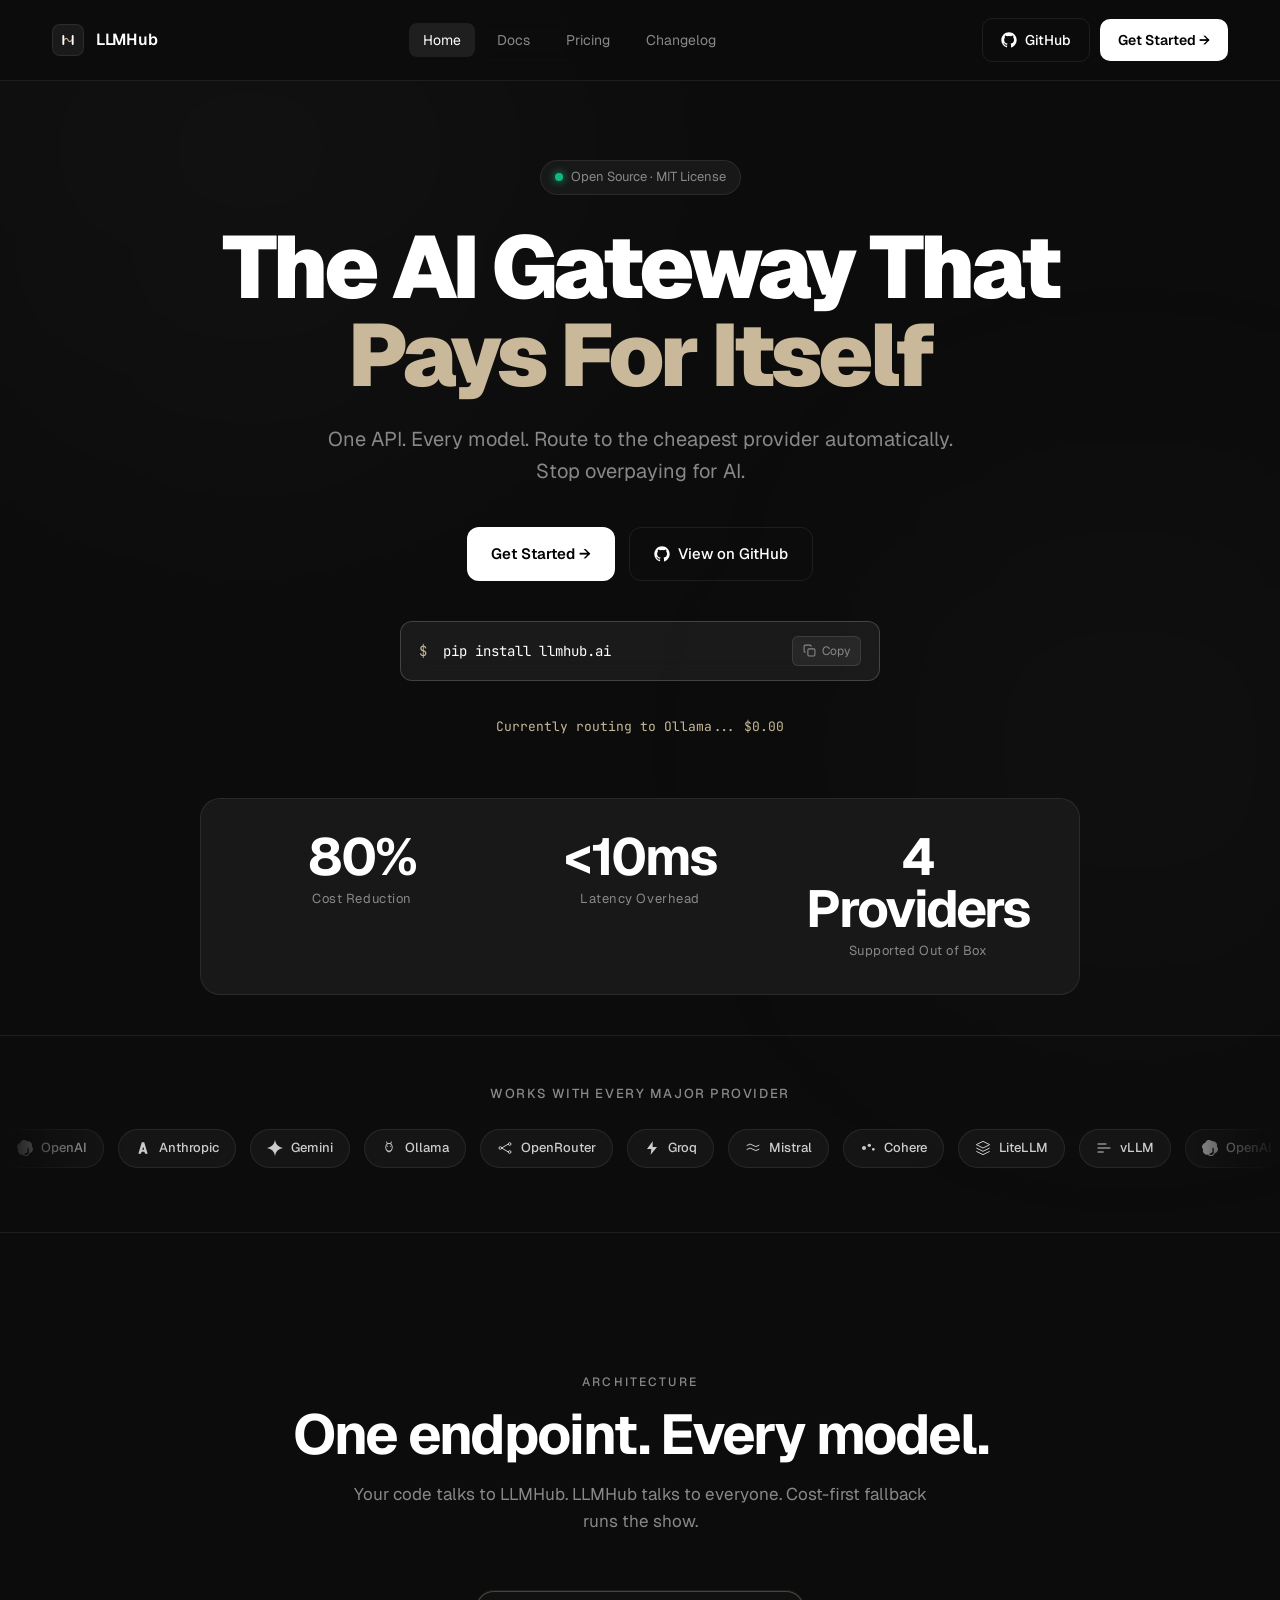
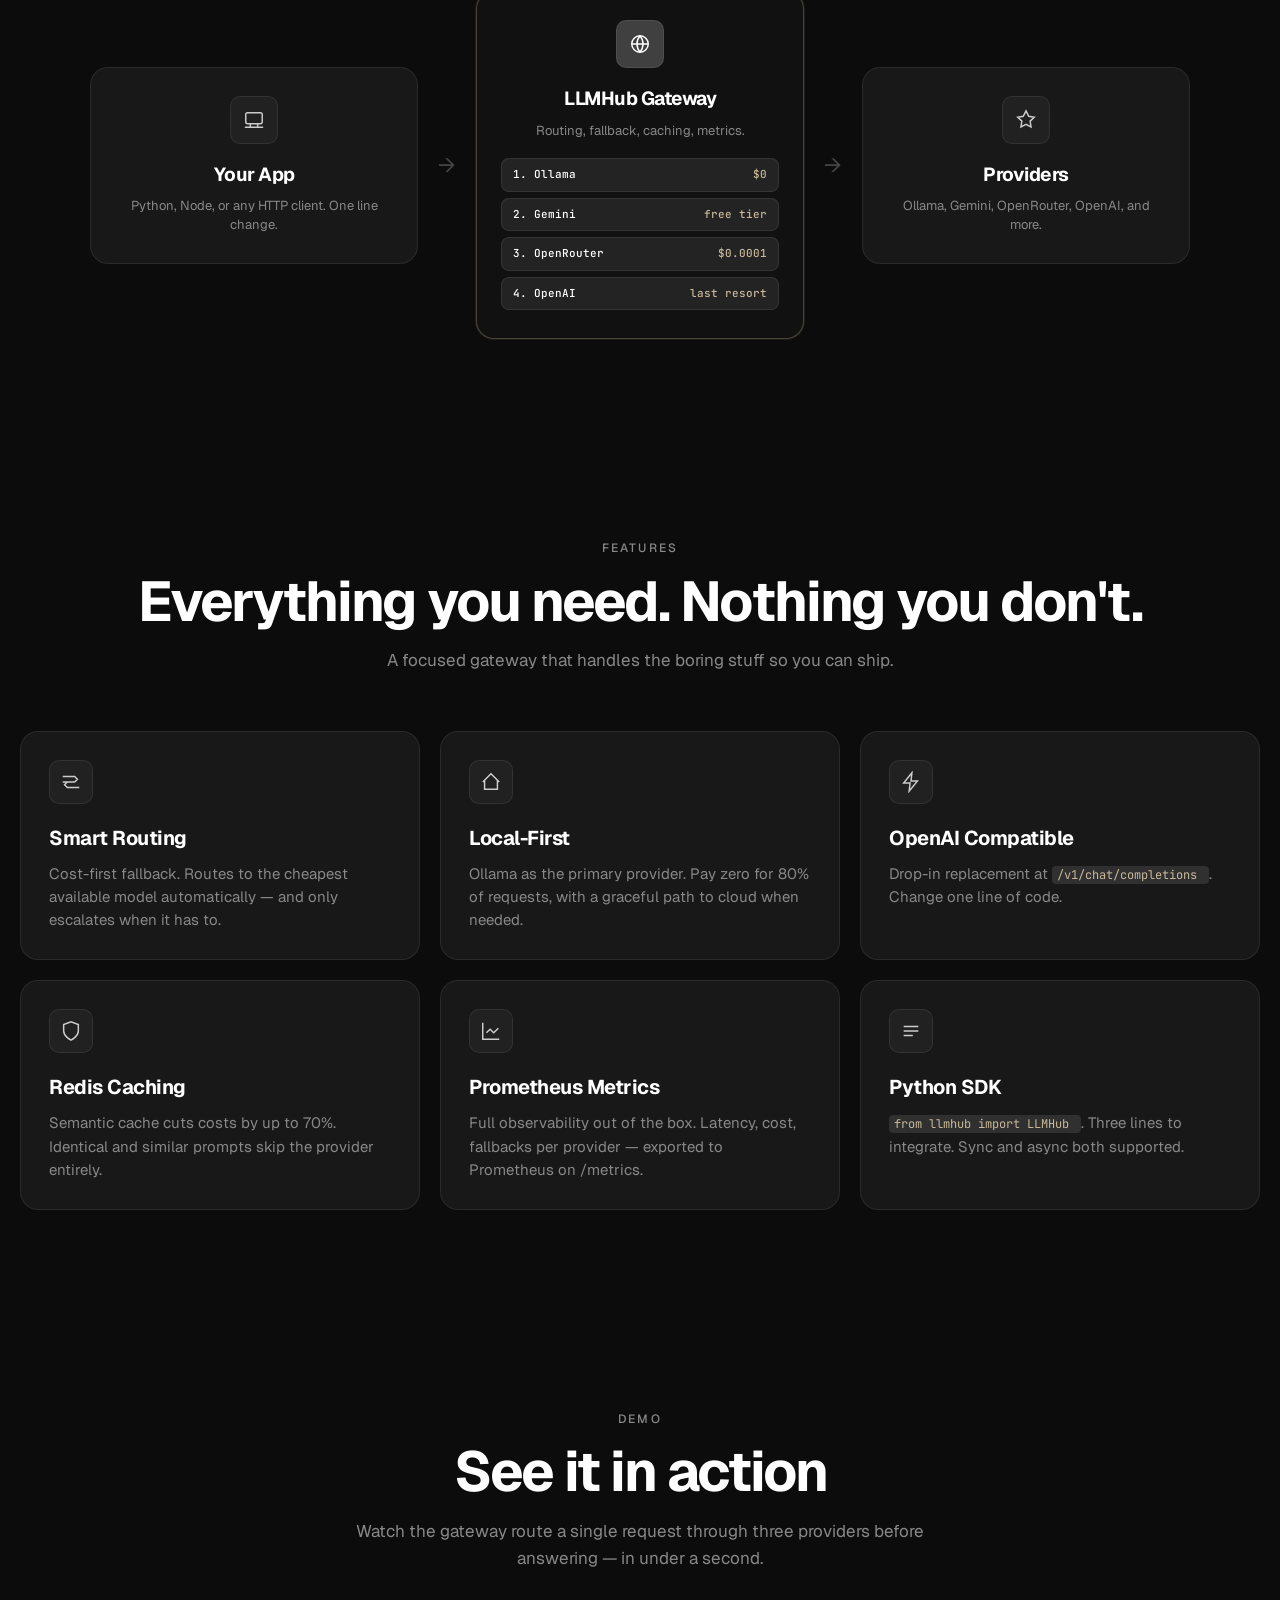
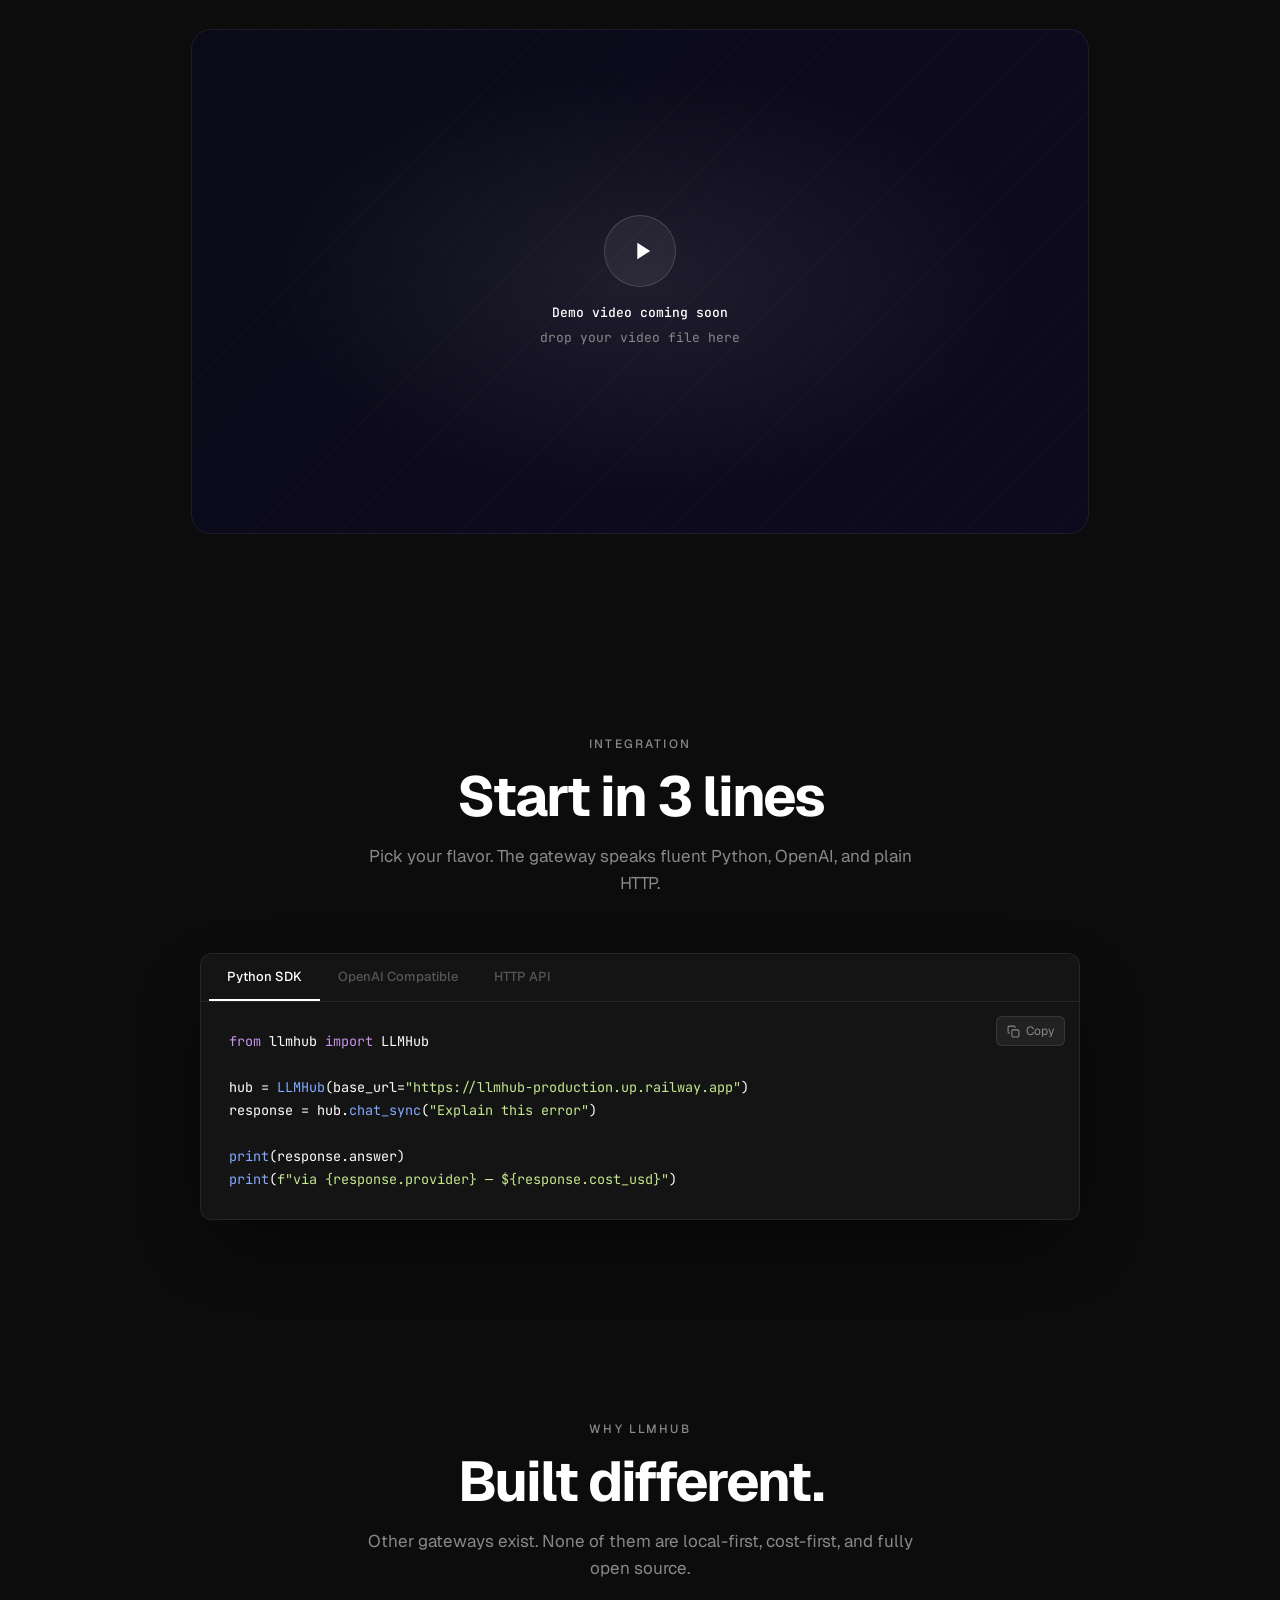
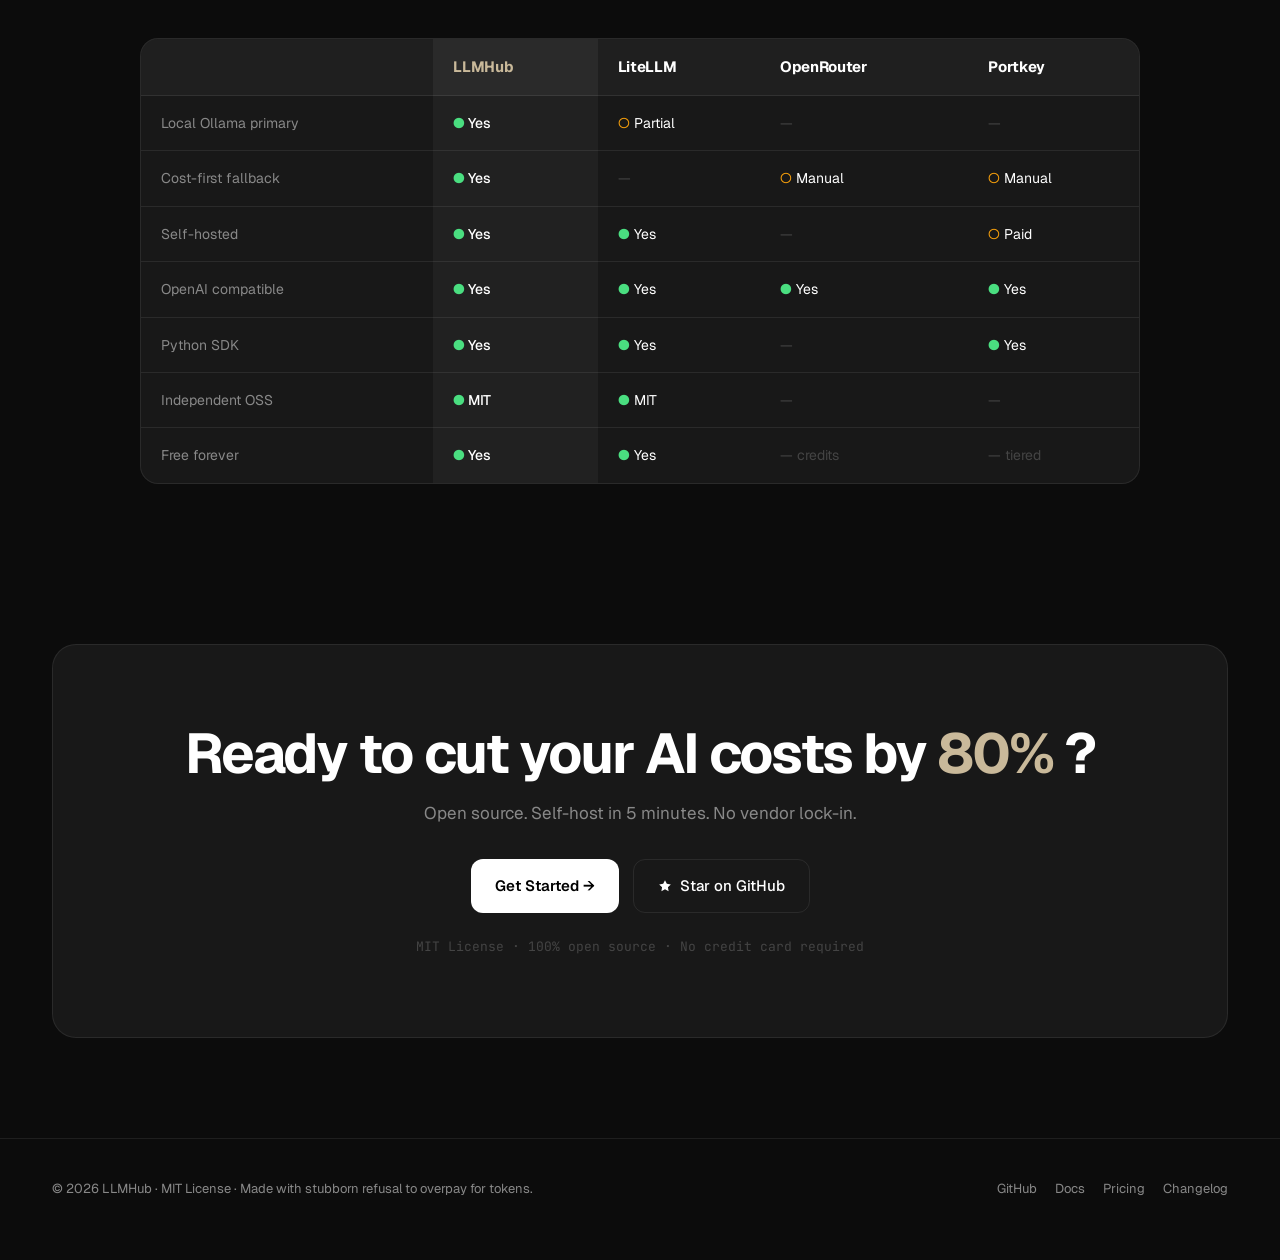
==== commit 476a7e49: "feat: publish llmhub.ai v0.1.2 to PyPI - Renamed package to llmhub.ai - Updated version to 0.1.2 - U" ====
--- a/app/static/index.html
+++ b/app/static/index.html
@@ -1953,11 +1953,11 @@
 					<div class="install-box">
 						<code>
 							<span class="prompt">$</span>
-							pip install llmhub
+							pip install llmhub.ai
 						</code>
 						<button
 							class="copy-btn"
-							data-copy="pip install llmhub"
+							data-copy="pip install llmhub.ai"
 						>
 							<svg
 								width="13"
